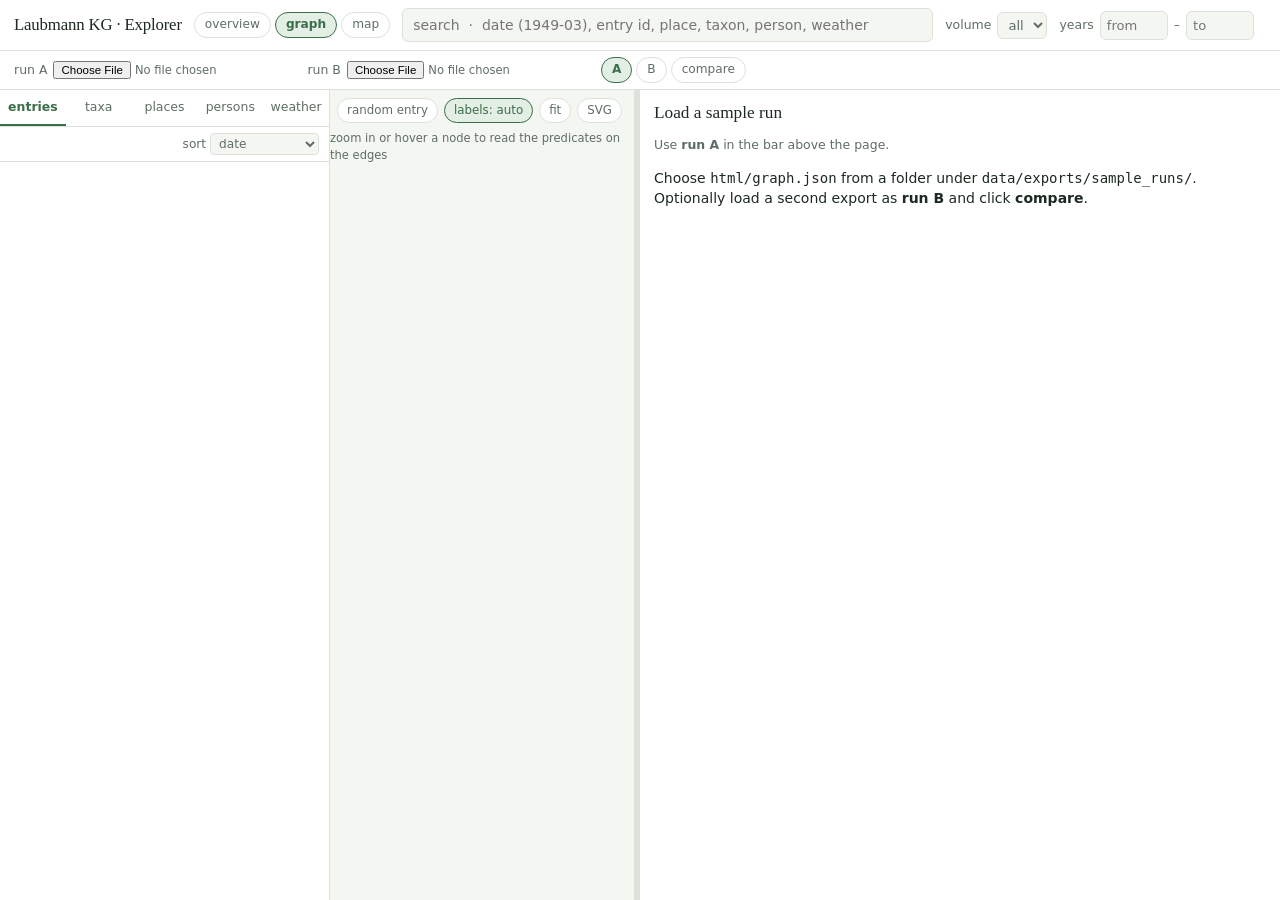
==== tools/explorer/index.html @ d7329127 "Ontology 0.6.0: one authority-link pattern, flat vocalisations, multimodal regions - External links:" ====
<!doctype html>
<html lang="de">
<head>
<meta charset="utf-8">
<meta name="viewport" content="width=device-width, initial-scale=1">
<title>Laubmann KG · Explorer (sample runs)</title>
<style>
:root {
  --bg:#F4F6F2; --surface:#FFFFFF; --ink:#1D2A21; --muted:#5F6E64; --line:#DCE2DA; --line2:#EEF1EC; --accent:#3B6E4A; --accent-soft:#E3EEE5;
  --ext:#35608A; --ext-soft:#E4ECF5; --warn:#8A5A1E; --warn-soft:#F5EBDD; --code-bg:#EEF2EC; --paper:#FBFAF6; --paper-line:#E7E3D8;
  --hl:#F3E7A6; --hl-on:#F0D659; --hl-abs:#E4B7A0; --gold:#8a6c22;
  --c-entry:#3B6E4A; --c-obs:#6B7A70; --c-taxon:#2F7A4E; --c-place:#35608A; --c-person:#7A4E8C; --c-habitat:#8A7A2A; --c-weather:#4F86A3; --c-travel:#9A6224; --c-archival:#8E958F; --c-evidence:#6A4FB3; --c-beh:#B0576B;
  --p-contains:#9AA79E; --p-taxon:#2F7A4E; --p-place:#35608A; --p-person:#7A4E8C; --p-habitat:#8A7A2A; --p-weather:#4F86A3; --p-travel:#9A6224; --p-derived:#B7BFB9; --p-evidence:#6A4FB3; --p-beh:#B0576B;
  --plbl: 9.5px;
}
@media (prefers-color-scheme: dark) { :root {
  --bg:#121814; --surface:#1A221C; --ink:#E4EAE3; --muted:#9AAA9E; --line:#2C382F; --line2:#232D26; --accent:#7FB88F; --accent-soft:#213127;
  --ext:#8FB6DE; --ext-soft:#1F2C3A; --warn:#D9A85E; --warn-soft:#3A2E1C; --code-bg:#202A23; --paper:#1E2620; --paper-line:#2E3A31;
  --hl:#4A4320; --hl-on:#7A6A1E; --hl-abs:#5A3A2A; --gold:#c9a452;
  --c-entry:#7FB88F; --c-obs:#9AAA9E; --c-taxon:#7FB88F; --c-place:#8FB6DE; --c-person:#C6A3D6; --c-habitat:#CFC070; --c-weather:#8FBEDD; --c-travel:#D9A85E; --c-archival:#6F7A72; --c-evidence:#A899E0; --c-beh:#E08AA0;
  --p-contains:#55655B; --p-taxon:#7FB88F; --p-place:#8FB6DE; --p-person:#C6A3D6; --p-habitat:#CFC070; --p-weather:#8FBEDD; --p-travel:#D9A85E; --p-derived:#4A5750; --p-evidence:#A899E0; --p-beh:#E08AA0; } }
* { box-sizing: border-box; }
html, body { height: 100%; margin: 0; background: var(--bg); color: var(--ink); }
body { font: 14px/1.45 "Segoe UI", system-ui, -apple-system, "Helvetica Neue", Arial, sans-serif; display: flex; flex-direction: column; }
button, select, input { font: inherit; color: inherit; }
header { display: flex; align-items: center; gap: 12px; padding: 8px 14px; border-bottom: 1px solid var(--line); background: var(--surface); flex-wrap: wrap; }
header h1 { font: 500 1.05rem/1.2 Georgia, "Iowan Old Style", "Palatino Linotype", serif; margin: 0; letter-spacing: -.01em; white-space: nowrap; }
header .stats { color: var(--muted); font-size: .76rem; white-space: nowrap; margin-left: auto; }
.field { display: inline-flex; align-items: center; gap: 6px; font-size: .78rem; color: var(--muted); }
input[type=search] { flex: 1 1 280px; min-width: 200px; padding: 6px 10px; border: 1px solid var(--line); border-radius: 6px; background: var(--bg); }
select, input[type=number] { font-size: .82rem; padding: 4px 6px; border: 1px solid var(--line); border-radius: 6px; background: var(--bg); }
.modes { display: inline-flex; gap: 4px; }
.modes button { font-size: .76rem; padding: 3px 10px; border: 1px solid var(--line); border-radius: 999px; background: var(--surface); color: var(--muted); cursor: pointer; }
.modes button[aria-pressed=true] { color: var(--accent); border-color: var(--accent); background: var(--accent-soft); font-weight: 600; }
main { flex: 1; display: grid; grid-template-columns: 330px 1fr 6px var(--detail-w, 640px); min-height: 0; }
@media (max-width: 1180px) { main { grid-template-columns: 290px 1fr; } #splitR { display: none; } #detail { grid-column: 1 / -1; max-height: 44vh; border-left: 0; border-top: 1px solid var(--line); } }
aside, section { min-height: 0; overflow: auto; }
#side { border-right: 1px solid var(--line); background: var(--surface); display: flex; flex-direction: column; }
.tabs { display: flex; border-bottom: 1px solid var(--line); }
.tabs button { flex: 1; font-size: .78rem; padding: 8px 2px; background: none; border: 0; border-bottom: 2px solid transparent; color: var(--muted); cursor: pointer; }
.tabs button[aria-selected=true] { color: var(--accent); border-bottom-color: var(--accent); font-weight: 600; }
.listbar { display: flex; gap: 8px; align-items: center; padding: 6px 10px; font-size: .76rem; color: var(--muted); border-bottom: 1px solid var(--line); flex-wrap: wrap; }
.listbar select { font-size: .76rem; padding: 2px 4px; border-radius: 4px; }
#list { flex: 1; overflow: auto; }
.row { display: grid; grid-template-columns: 1fr auto; gap: 1px 8px; padding: 6px 10px; border-bottom: 1px solid var(--line2); cursor: pointer; font-size: .82rem; }
.row:hover { background: var(--bg); } .row.sel { background: var(--accent-soft); box-shadow: inset 2px 0 0 var(--accent); }
.row .t { font-weight: 600; } .row .s { color: var(--muted); grid-column: 1 / -1; white-space: nowrap; overflow: hidden; text-overflow: ellipsis; }
.row .n { color: var(--muted); font-variant-numeric: tabular-nums; }
.row .w { grid-column: 1 / -1; font-size: .78rem; color: var(--ink); white-space: nowrap; overflow: hidden; text-overflow: ellipsis; }
.chip { display: inline-block; font-size: .7rem; padding: 0 6px; border-radius: 999px; background: var(--code-bg); color: var(--muted); margin-right: 3px; }
#graph { position: relative; background: var(--bg); overflow: hidden; }
#graph > svg { width: 100%; height: 100%; display: block; cursor: grab; }
#graph > svg.drag { cursor: grabbing; }
#crumbs { position: absolute; left: 12px; top: 8px; font-size: .78rem; color: var(--muted); z-index: 2; }
#crumbs a { color: var(--accent); cursor: pointer; text-decoration: none; }
#tools { position: absolute; right: 12px; top: 8px; display: flex; gap: 6px; z-index: 2; }
#tools button { font-size: .74rem; padding: 3px 9px; border: 1px solid var(--line); border-radius: 999px; background: var(--surface); color: var(--muted); cursor: pointer; }
#tools button[aria-pressed=true] { color: var(--accent); border-color: var(--accent); background: var(--accent-soft); }
#legend { position: absolute; left: 12px; right: 12px; bottom: 8px; display: flex; flex-direction: column; gap: 3px; font-size: .72rem; color: var(--muted); pointer-events: none; }
#legend .grp { display: flex; flex-wrap: wrap; gap: 3px 12px; align-items: center; }
#legend .grp b { font-weight: 600; margin-right: 2px; letter-spacing: .05em; text-transform: uppercase; font-size: .64rem; }
#legend svg { width: 26px; height: 12px; vertical-align: -2px; margin-right: 3px; }
#detail { border-left: 0; background: var(--surface); padding: 12px 14px 30px; }
#splitR { width: 6px; padding: 0; margin: 0; border: 0; background: var(--line); cursor: col-resize; position: relative; z-index: 4; }
#splitR::after { content: ""; position: absolute; inset: 0 -5px; }
#splitR:hover, #splitR:focus-visible, body.resizing #splitR { background: var(--accent); }
body.resizing { cursor: col-resize; user-select: none; }
body.resizing #graph, body.resizing #detail { pointer-events: none; }
#detail h2 { font: 500 1.08rem/1.25 Georgia, "Iowan Old Style", "Palatino Linotype", serif; margin: 0 0 3px; }
#detail .sub { color: var(--muted); font-size: .78rem; margin-bottom: 10px; }
h3 { font-size: .72rem; text-transform: uppercase; letter-spacing: .08em; color: var(--muted); font-weight: 600; margin: 16px 0 6px; display: flex; align-items: center; gap: 8px; }
h3 .r { margin-left: auto; font-weight: 400; text-transform: none; letter-spacing: 0; text-align: right; }
.doc { background: var(--paper); border: 1px solid var(--paper-line); border-radius: 6px; padding: 14px 18px 16px; }
.doc-head { display: flex; flex-wrap: wrap; gap: 4px 12px; align-items: baseline; border-bottom: 1px solid var(--paper-line); padding-bottom: 8px; margin-bottom: 10px; }
.doc-date { font: 600 1rem/1.2 Georgia, "Iowan Old Style", serif; }
.doc-place { font: italic 1rem/1.2 Georgia, "Iowan Old Style", serif; color: var(--muted); }
.doc-src { margin-left: auto; font-size: .72rem; color: var(--muted); }
.doc-body { font: 15px/1.7 Georgia, "Iowan Old Style", "Palatino Linotype", "Book Antiqua", serif; white-space: pre-line; hyphens: auto; max-height: 40vh; overflow: auto; padding-right: 4px; }
.hl { background: linear-gradient(transparent 60%, var(--hl) 60%); border-radius: 2px; cursor: pointer; }
.hl.on, .hl:hover { background: linear-gradient(transparent 55%, var(--hl-on) 55%); }
.hl.absent { background: linear-gradient(transparent 60%, var(--hl-abs) 60%); }
.hlno { font: 600 .62rem/1 "Segoe UI", system-ui, sans-serif; color: var(--accent); vertical-align: super; margin-left: 1px; }
.doc.plain .hl { background: none; } .doc.plain .hlno { display: none; }
.kv { display: grid; grid-template-columns: max-content 1fr; gap: 3px 12px; font-size: .82rem; }
.kv dt { color: var(--muted); } .kv dd { margin: 0; }
.card { border: 1px solid var(--line); border-radius: 6px; padding: 8px 10px; margin-top: 8px; font-size: .82rem; background: var(--bg); }
.card b { font-weight: 600; }
.pill { display: inline-block; border-radius: 999px; padding: 0 8px; font-size: .7rem; font-weight: 600; margin-right: 4px; vertical-align: 1px; }
.pill.a { background: var(--accent-soft); color: var(--accent); } .pill.b { background: var(--ext-soft); color: var(--ext); } .pill.w { background: var(--warn-soft); color: var(--warn); }
.link { color: var(--accent); cursor: pointer; text-decoration: none; } .link:hover { text-decoration: underline; }
.muted { color: var(--muted); }
.small { font-size: .78rem; }
.obslist { font-size: .8rem; line-height: 1.6; }
.obslist .no { display: inline-block; min-width: 1.6em; color: var(--muted); font-variant-numeric: tabular-nums; }
.stm { width: 100%; border-collapse: collapse; font-size: .76rem; font-family: ui-monospace, "Cascadia Mono", Consolas, Menlo, monospace; }
.stm td { padding: 2px 6px 2px 0; vertical-align: top; border-bottom: 1px solid var(--line2); }
.stm td:first-child { white-space: nowrap; color: var(--muted); width: 1%; }
.stm td:last-child { overflow-wrap: anywhere; word-break: break-word; }
.pfx-lkg { color: var(--accent); } .pfx-dwc, .pfx-dwciri, .pfx-geo { color: var(--ext); } .pfx-prov, .pfx-dcterms, .pfx-schema, .pfx-skos, .pfx-owl, .pfx-rdfs, .pfx-rdf { color: var(--warn); }
.stm .lit { color: var(--ink); } .stm .dt { color: var(--muted); }
.iri { font-family: ui-monospace, "Cascadia Mono", Consolas, Menlo, monospace; font-size: .72rem; color: var(--muted); word-break: break-all; }
.copy { font-size: .68rem; padding: 0 6px; border: 1px solid var(--line); border-radius: 999px; background: none; color: var(--muted); cursor: pointer; margin-left: 6px; }
#loading { position: fixed; inset: 0; display: flex; align-items: center; justify-content: center; background: var(--bg); color: var(--muted); font-size: .95rem; z-index: 9; }
/* ---- graph (svg) ---- */
svg text { font-family: "Segoe UI", system-ui, sans-serif; fill: var(--ink); pointer-events: none; }
svg .edge { stroke-width: 1.1; fill: none; opacity: .8; transition: opacity .12s; }
svg .edge.faint { opacity: .4; }
svg .edge.on { stroke-width: 2.4; opacity: 1; }
svg.dim .edge:not(.on) { opacity: .12; }
svg.dim .node:not(.on):not(.hov) { opacity: .28; }
svg.dim .plbl:not(.on) { opacity: .1; }
svg .node { cursor: pointer; transition: opacity .12s; }
svg .node.sel > .shp { stroke-width: 3; }
svg .lbl { font-size: 11px; }
svg .lbl.c { font-size: 12.5px; font-weight: 600; }
/* predicate labels: v5 style — written along the edge, constant screen size (--plbl is recomputed on zoom) */
svg .plbl { font-size: var(--plbl); font-family: "Segoe UI", system-ui, sans-serif; paint-order: stroke; stroke: var(--bg); stroke-width: .34em; stroke-linejoin: round; fill: var(--muted); letter-spacing: .01em; transition: opacity .12s; }
svg .plbl.on { fill: var(--gold); font-weight: 600; }
/* label modes (button cycles): auto = labels appear when the graph is small, when zoomed in ≥1.15× or on hover (v5); all = always; off = hover only */
svg.lbl-off .plbl:not(.on) { display: none; }
svg.lbl-auto:not(.small):not(.zoomed) .plbl:not(.on) { display: none; }
#hint { position: absolute; right: 12px; top: 40px; font-size: .72rem; color: var(--muted); z-index: 2; display: none; }
svg.lbl-auto:not(.small):not(.zoomed) ~ #hint { display: block; }
svg .hoverlbl { font-size: 12px; font-weight: 600; paint-order: stroke; stroke: var(--bg); stroke-width: 4px; }
/* ---- overview & charts ---- */
#ov { position: absolute; inset: 0; overflow: auto; padding: 18px 22px 40px; display: none; }
#ov.on { display: block; }
#ov h2 { font: 500 1rem/1.25 Georgia, "Iowan Old Style", serif; margin: 0 0 2px; }
#ov .sub { color: var(--muted); font-size: .78rem; margin: 0 0 10px; }
.tiles { display: grid; grid-template-columns: repeat(auto-fit, minmax(128px, 1fr)); gap: 8px; margin-bottom: 14px; }
.tile { background: var(--surface); border: 1px solid var(--line); border-radius: 8px; padding: 10px 12px; }
.tile b { display: block; font-size: 1.45rem; font-weight: 600; letter-spacing: -.01em; font-variant-numeric: tabular-nums; }
.tile span { color: var(--muted); font-size: .74rem; }
.ovcard { background: var(--surface); border: 1px solid var(--line); border-radius: 8px; padding: 12px 14px; margin-bottom: 12px; }
.grid2 { display: grid; grid-template-columns: 1fr 1fr; gap: 12px; }
@media (max-width: 1400px) { .grid2 { grid-template-columns: 1fr; } }
.chart svg { display: block; width: 100%; height: auto; }
.chart .axis { fill: var(--muted); font-size: 10.5px; }
.chart .bar { cursor: default; } .chart .bar.link { cursor: pointer; } .chart .bar:hover { opacity: .75; }
.hrow { display: grid; grid-template-columns: minmax(110px, 40%) 1fr 56px; gap: 8px; align-items: center; padding: 2px 0; font-size: .8rem; }
.hrow .nm { overflow: hidden; text-overflow: ellipsis; white-space: nowrap; }
.hrow .tr { height: 12px; border-radius: 3px; position: relative; }
.hrow .tr i { position: absolute; inset: 0 auto 0 0; border-radius: 3px; background: var(--accent); min-width: 2px; }
.hrow .vl { text-align: right; color: var(--muted); font-size: .76rem; font-variant-numeric: tabular-nums; }
blockquote { margin: 6px 0 0; padding: 8px 12px; border-left: 2px solid var(--gold); background: var(--paper); border-radius: 0 6px 6px 0; font: 13px/1.5 Georgia, "Iowan Old Style", serif; color: var(--ink); cursor: pointer; }
blockquote:hover { background: var(--accent-soft); }
blockquote .d { display: block; margin-top: 3px; font: .72rem system-ui, sans-serif; color: var(--muted); }
#tip { position: fixed; z-index: 99; pointer-events: none; background: var(--ink); color: var(--bg); font-size: .76rem; line-height: 1.4; padding: 5px 8px; border-radius: 5px; max-width: 280px; opacity: 0; transition: opacity .08s; font-variant-numeric: tabular-nums; }
/* ---- map ---- */
/* ---- Leaflet 1.9.4 (inlined; BSD-2, © Vladimir Agafonkin) ---- */


.leaflet-pane,
.leaflet-tile,
.leaflet-marker-icon,
.leaflet-marker-shadow,
.leaflet-tile-container,
.leaflet-pane > svg,
.leaflet-pane > canvas,
.leaflet-zoom-box,
.leaflet-image-layer,
.leaflet-layer {
	position: absolute;
	left: 0;
	top: 0;
	}
.leaflet-container {
	overflow: hidden;
	}
.leaflet-tile,
.leaflet-marker-icon,
.leaflet-marker-shadow {
	-webkit-user-select: none;
	   -moz-user-select: none;
	        user-select: none;
	  -webkit-user-drag: none;
	}
.leaflet-tile::selection {
	background: transparent;
}
.leaflet-safari .leaflet-tile {
	image-rendering: -webkit-optimize-contrast;
	}
.leaflet-safari .leaflet-tile-container {
	width: 1600px;
	height: 1600px;
	-webkit-transform-origin: 0 0;
	}
.leaflet-marker-icon,
.leaflet-marker-shadow {
	display: block;
	}
.leaflet-container .leaflet-overlay-pane svg {
	max-width: none !important;
	max-height: none !important;
	}
.leaflet-container .leaflet-marker-pane img,
.leaflet-container .leaflet-shadow-pane img,
.leaflet-container .leaflet-tile-pane img,
.leaflet-container img.leaflet-image-layer,
.leaflet-container .leaflet-tile {
	max-width: none !important;
	max-height: none !important;
	width: auto;
	padding: 0;
	}

.leaflet-container img.leaflet-tile {
	mix-blend-mode: plus-lighter;
}

.leaflet-container.leaflet-touch-zoom {
	-ms-touch-action: pan-x pan-y;
	touch-action: pan-x pan-y;
	}
.leaflet-container.leaflet-touch-drag {
	-ms-touch-action: pinch-zoom;
	touch-action: none;
	touch-action: pinch-zoom;
}
.leaflet-container.leaflet-touch-drag.leaflet-touch-zoom {
	-ms-touch-action: none;
	touch-action: none;
}
.leaflet-container {
	-webkit-tap-highlight-color: transparent;
}
.leaflet-container a {
	-webkit-tap-highlight-color: rgba(51, 181, 229, 0.4);
}
.leaflet-tile {
	filter: inherit;
	visibility: hidden;
	}
.leaflet-tile-loaded {
	visibility: inherit;
	}
.leaflet-zoom-box {
	width: 0;
	height: 0;
	-moz-box-sizing: border-box;
	     box-sizing: border-box;
	z-index: 800;
	}
.leaflet-overlay-pane svg {
	-moz-user-select: none;
	}

.leaflet-pane         { z-index: 400; }

.leaflet-tile-pane    { z-index: 200; }
.leaflet-overlay-pane { z-index: 400; }
.leaflet-shadow-pane  { z-index: 500; }
.leaflet-marker-pane  { z-index: 600; }
.leaflet-tooltip-pane   { z-index: 650; }
.leaflet-popup-pane   { z-index: 700; }

.leaflet-map-pane canvas { z-index: 100; }
.leaflet-map-pane svg    { z-index: 200; }

.leaflet-vml-shape {
	width: 1px;
	height: 1px;
	}
.lvml {
	
	display: inline-block;
	position: absolute;
	}

.leaflet-control {
	position: relative;
	z-index: 800;
	pointer-events: visiblePainted;
	pointer-events: auto;
	}
.leaflet-top,
.leaflet-bottom {
	position: absolute;
	z-index: 1000;
	pointer-events: none;
	}
.leaflet-top {
	top: 0;
	}
.leaflet-right {
	right: 0;
	}
.leaflet-bottom {
	bottom: 0;
	}
.leaflet-left {
	left: 0;
	}
.leaflet-control {
	float: left;
	clear: both;
	}
.leaflet-right .leaflet-control {
	float: right;
	}
.leaflet-top .leaflet-control {
	margin-top: 10px;
	}
.leaflet-bottom .leaflet-control {
	margin-bottom: 10px;
	}
.leaflet-left .leaflet-control {
	margin-left: 10px;
	}
.leaflet-right .leaflet-control {
	margin-right: 10px;
	}

.leaflet-fade-anim .leaflet-popup {
	opacity: 0;
	-webkit-transition: opacity 0.2s linear;
	   -moz-transition: opacity 0.2s linear;
	        transition: opacity 0.2s linear;
	}
.leaflet-fade-anim .leaflet-map-pane .leaflet-popup {
	opacity: 1;
	}
.leaflet-zoom-animated {
	-webkit-transform-origin: 0 0;
	    -ms-transform-origin: 0 0;
	        transform-origin: 0 0;
	}
svg.leaflet-zoom-animated {
	will-change: transform;
}

.leaflet-zoom-anim .leaflet-zoom-animated {
	-webkit-transition: -webkit-transform 0.25s cubic-bezier(0,0,0.25,1);
	   -moz-transition:    -moz-transform 0.25s cubic-bezier(0,0,0.25,1);
	        transition:         transform 0.25s cubic-bezier(0,0,0.25,1);
	}
.leaflet-zoom-anim .leaflet-tile,
.leaflet-pan-anim .leaflet-tile {
	-webkit-transition: none;
	   -moz-transition: none;
	        transition: none;
	}

.leaflet-zoom-anim .leaflet-zoom-hide {
	visibility: hidden;
	}

.leaflet-interactive {
	cursor: pointer;
	}
.leaflet-grab {
	cursor: -webkit-grab;
	cursor:    -moz-grab;
	cursor:         grab;
	}
.leaflet-crosshair,
.leaflet-crosshair .leaflet-interactive {
	cursor: crosshair;
	}
.leaflet-popup-pane,
.leaflet-control {
	cursor: auto;
	}
.leaflet-dragging .leaflet-grab,
.leaflet-dragging .leaflet-grab .leaflet-interactive,
.leaflet-dragging .leaflet-marker-draggable {
	cursor: move;
	cursor: -webkit-grabbing;
	cursor:    -moz-grabbing;
	cursor:         grabbing;
	}
.leaflet-marker-icon,
.leaflet-marker-shadow,
.leaflet-image-layer,
.leaflet-pane > svg path,
.leaflet-tile-container {
	pointer-events: none;
	}

.leaflet-marker-icon.leaflet-interactive,
.leaflet-image-layer.leaflet-interactive,
.leaflet-pane > svg path.leaflet-interactive,
svg.leaflet-image-layer.leaflet-interactive path {
	pointer-events: visiblePainted;
	pointer-events: auto;
	}

.leaflet-container {
	background: #ddd;
	outline-offset: 1px;
	}
.leaflet-container a {
	color: #0078A8;
	}
.leaflet-zoom-box {
	border: 2px dotted #38f;
	background: rgba(255,255,255,0.5);
	}
.leaflet-container {
	font-family: "Helvetica Neue", Arial, Helvetica, sans-serif;
	font-size: 12px;
	font-size: 0.75rem;
	line-height: 1.5;
	}

.leaflet-bar {
	box-shadow: 0 1px 5px rgba(0,0,0,0.65);
	border-radius: 4px;
	}
.leaflet-bar a {
	background-color: #fff;
	border-bottom: 1px solid #ccc;
	width: 26px;
	height: 26px;
	line-height: 26px;
	display: block;
	text-align: center;
	text-decoration: none;
	color: black;
	}
.leaflet-bar a,

.leaflet-bar a:hover,
.leaflet-bar a:focus {
	background-color: #f4f4f4;
	}
.leaflet-bar a:first-child {
	border-top-left-radius: 4px;
	border-top-right-radius: 4px;
	}
.leaflet-bar a:last-child {
	border-bottom-left-radius: 4px;
	border-bottom-right-radius: 4px;
	border-bottom: none;
	}
.leaflet-bar a.leaflet-disabled {
	cursor: default;
	background-color: #f4f4f4;
	color: #bbb;
	}

.leaflet-touch .leaflet-bar a {
	width: 30px;
	height: 30px;
	line-height: 30px;
	}
.leaflet-touch .leaflet-bar a:first-child {
	border-top-left-radius: 2px;
	border-top-right-radius: 2px;
	}
.leaflet-touch .leaflet-bar a:last-child {
	border-bottom-left-radius: 2px;
	border-bottom-right-radius: 2px;
	}

.leaflet-control-zoom-in,
.leaflet-control-zoom-out {
	font: bold 18px 'Lucida Console', Monaco, monospace;
	text-indent: 1px;
	}

.leaflet-touch .leaflet-control-zoom-in, .leaflet-touch .leaflet-control-zoom-out  {
	font-size: 22px;
	}

.leaflet-control-layers {
	box-shadow: 0 1px 5px rgba(0,0,0,0.4);
	background: #fff;
	border-radius: 5px;
	}

.leaflet-retina 
.leaflet-touch 
.leaflet-control-layers .leaflet-control-layers-list,
.leaflet-control-layers-expanded 
.leaflet-control-layers-expanded .leaflet-control-layers-list {
	display: block;
	position: relative;
	}
.leaflet-control-layers-expanded {
	padding: 6px 10px 6px 6px;
	color: #333;
	background: #fff;
	}
.leaflet-control-layers-scrollbar {
	overflow-y: scroll;
	overflow-x: hidden;
	padding-right: 5px;
	}
.leaflet-control-layers-selector {
	margin-top: 2px;
	position: relative;
	top: 1px;
	}
.leaflet-control-layers label {
	display: block;
	font-size: 13px;
	font-size: 1.08333em;
	}
.leaflet-control-layers-separator {
	height: 0;
	border-top: 1px solid #ddd;
	margin: 5px -10px 5px -6px;
	}


.leaflet-container .leaflet-control-attribution {
	background: #fff;
	background: rgba(255, 255, 255, 0.8);
	margin: 0;
	}
.leaflet-control-attribution,
.leaflet-control-scale-line {
	padding: 0 5px;
	color: #333;
	line-height: 1.4;
	}
.leaflet-control-attribution a {
	text-decoration: none;
	}
.leaflet-control-attribution a:hover,
.leaflet-control-attribution a:focus {
	text-decoration: underline;
	}
.leaflet-attribution-flag {
	display: inline !important;
	vertical-align: baseline !important;
	width: 1em;
	height: 0.6669em;
	}
.leaflet-left .leaflet-control-scale {
	margin-left: 5px;
	}
.leaflet-bottom .leaflet-control-scale {
	margin-bottom: 5px;
	}
.leaflet-control-scale-line {
	border: 2px solid #777;
	border-top: none;
	line-height: 1.1;
	padding: 2px 5px 1px;
	white-space: nowrap;
	-moz-box-sizing: border-box;
	     box-sizing: border-box;
	background: rgba(255, 255, 255, 0.8);
	text-shadow: 1px 1px #fff;
	}
.leaflet-control-scale-line:not(:first-child) {
	border-top: 2px solid #777;
	border-bottom: none;
	margin-top: -2px;
	}
.leaflet-control-scale-line:not(:first-child):not(:last-child) {
	border-bottom: 2px solid #777;
	}

.leaflet-touch .leaflet-control-attribution,
.leaflet-touch .leaflet-control-layers,
.leaflet-touch .leaflet-bar {
	box-shadow: none;
	}
.leaflet-touch .leaflet-control-layers,
.leaflet-touch .leaflet-bar {
	border: 2px solid rgba(0,0,0,0.2);
	background-clip: padding-box;
	}

.leaflet-popup {
	position: absolute;
	text-align: center;
	margin-bottom: 20px;
	}
.leaflet-popup-content-wrapper {
	padding: 1px;
	text-align: left;
	border-radius: 12px;
	}
.leaflet-popup-content {
	margin: 13px 24px 13px 20px;
	line-height: 1.3;
	font-size: 13px;
	font-size: 1.08333em;
	min-height: 1px;
	}
.leaflet-popup-content p {
	margin: 17px 0;
	margin: 1.3em 0;
	}
.leaflet-popup-tip-container {
	width: 40px;
	height: 20px;
	position: absolute;
	left: 50%;
	margin-top: -1px;
	margin-left: -20px;
	overflow: hidden;
	pointer-events: none;
	}
.leaflet-popup-tip {
	width: 17px;
	height: 17px;
	padding: 1px;

	margin: -10px auto 0;
	pointer-events: auto;

	-webkit-transform: rotate(45deg);
	   -moz-transform: rotate(45deg);
	    -ms-transform: rotate(45deg);
	        transform: rotate(45deg);
	}
.leaflet-popup-content-wrapper,
.leaflet-popup-tip {
	background: white;
	color: #333;
	box-shadow: 0 3px 14px rgba(0,0,0,0.4);
	}
.leaflet-container a.leaflet-popup-close-button {
	position: absolute;
	top: 0;
	right: 0;
	border: none;
	text-align: center;
	width: 24px;
	height: 24px;
	font: 16px/24px Tahoma, Verdana, sans-serif;
	color: #757575;
	text-decoration: none;
	background: transparent;
	}
.leaflet-container a.leaflet-popup-close-button:hover,
.leaflet-container a.leaflet-popup-close-button:focus {
	color: #585858;
	}
.leaflet-popup-scrolled {
	overflow: auto;
	}

.leaflet-oldie .leaflet-popup-content-wrapper {
	-ms-zoom: 1;
	}
.leaflet-oldie .leaflet-popup-tip {
	width: 24px;
	margin: 0 auto;

	-ms-filter: "progid:DXImageTransform.Microsoft.Matrix(M11=0.70710678, M12=0.70710678, M21=-0.70710678, M22=0.70710678)";
	filter: progid:DXImageTransform.Microsoft.Matrix(M11=0.70710678, M12=0.70710678, M21=-0.70710678, M22=0.70710678);
	}

.leaflet-oldie .leaflet-control-zoom,
.leaflet-oldie .leaflet-control-layers,
.leaflet-oldie .leaflet-popup-content-wrapper,
.leaflet-oldie .leaflet-popup-tip {
	border: 1px solid #999;
	}

.leaflet-div-icon {
	background: #fff;
	border: 1px solid #666;
	}
.leaflet-tooltip {
	position: absolute;
	padding: 6px;
	background-color: #fff;
	border: 1px solid #fff;
	border-radius: 3px;
	color: #222;
	white-space: nowrap;
	-webkit-user-select: none;
	-moz-user-select: none;
	-ms-user-select: none;
	user-select: none;
	pointer-events: none;
	box-shadow: 0 1px 3px rgba(0,0,0,0.4);
	}
.leaflet-tooltip.leaflet-interactive {
	cursor: pointer;
	pointer-events: auto;
	}
.leaflet-tooltip-top:before,
.leaflet-tooltip-bottom:before,
.leaflet-tooltip-left:before,
.leaflet-tooltip-right:before {
	position: absolute;
	pointer-events: none;
	border: 6px solid transparent;
	background: transparent;
	content: "";
	}

.leaflet-tooltip-bottom {
	margin-top: 6px;
}
.leaflet-tooltip-top {
	margin-top: -6px;
}
.leaflet-tooltip-bottom:before,
.leaflet-tooltip-top:before {
	left: 50%;
	margin-left: -6px;
	}
.leaflet-tooltip-top:before {
	bottom: 0;
	margin-bottom: -12px;
	border-top-color: #fff;
	}
.leaflet-tooltip-bottom:before {
	top: 0;
	margin-top: -12px;
	margin-left: -6px;
	border-bottom-color: #fff;
	}
.leaflet-tooltip-left {
	margin-left: -6px;
}
.leaflet-tooltip-right {
	margin-left: 6px;
}
.leaflet-tooltip-left:before,
.leaflet-tooltip-right:before {
	top: 50%;
	margin-top: -6px;
	}
.leaflet-tooltip-left:before {
	right: 0;
	margin-right: -12px;
	border-left-color: #fff;
	}
.leaflet-tooltip-right:before {
	left: 0;
	margin-left: -12px;
	border-right-color: #fff;
	}

@media print {
	.leaflet-control {
		-webkit-print-color-adjust: exact;
		print-color-adjust: exact;
		}
	}

/* ---- map ui ---- */
#mapwrap { position: absolute; inset: 0; display: none; }
#mapwrap.on { display: block; }
#lmap { position: absolute; inset: 0; background: var(--bg); font: inherit; }
#lmap .leaflet-container { font: inherit; }
#mapbar { position: absolute; left: 54px; top: 10px; z-index: 500; display: flex; gap: 6px; align-items: center; flex-wrap: wrap; font-size: .76rem; color: var(--muted); }
#mapbar .grp { display: inline-flex; gap: 2px; background: var(--surface); border: 1px solid var(--line); border-radius: 999px; padding: 2px; }
#mapbar .grp button { font-size: .72rem; padding: 2px 9px; border: 0; border-radius: 999px; background: none; color: var(--muted); cursor: pointer; }
#mapbar .grp button[aria-pressed=true] { background: var(--accent-soft); color: var(--accent); font-weight: 600; }
#mapfocus { position: absolute; left: 12px; right: 12px; bottom: 26px; z-index: 500; display: flex; justify-content: space-between; gap: 12px; align-items: flex-end; pointer-events: none; }
#mapfocus > div { pointer-events: auto; background: color-mix(in srgb, var(--surface) 88%, transparent); border: 1px solid var(--line); border-radius: 8px; padding: 6px 10px; font-size: .76rem; color: var(--muted); max-width: 60%; }
#mapfocus b { color: var(--ink); font-weight: 600; }
#mapfocus .swatch { display: inline-block; width: 9px; height: 9px; border-radius: 50%; vertical-align: -1px; margin-right: 4px; }
#mapoffline { display: none; position: absolute; left: 50%; top: 48%; transform: translate(-50%, -50%); z-index: 400; font-size: .8rem; color: var(--muted); background: var(--surface); border: 1px solid var(--line); border-radius: 8px; padding: 8px 12px; pointer-events: none; }
#mapwrap.offline #mapoffline { display: block; }
.leaflet-container .leaflet-control-attribution, .leaflet-container .leaflet-control-scale-line { background: color-mix(in srgb, var(--surface) 80%, transparent); color: var(--muted); font-size: .66rem; border-color: var(--line); }
.leaflet-container .leaflet-control-attribution a { color: var(--accent); }
.leaflet-bar a, .leaflet-bar a:hover { background: var(--surface); color: var(--ink); border-bottom-color: var(--line); }
.leaflet-touch .leaflet-bar { border-color: var(--line); }
.leaflet-tooltip { background: var(--surface); color: var(--ink); border: 1px solid var(--line); border-radius: 6px; font-size: .76rem; padding: 3px 7px; box-shadow: none; }
.leaflet-tooltip.mlabel { background: none; border: 0; box-shadow: none; padding: 0 2px; font-size: .74rem; font-weight: 600; color: var(--ink); text-shadow: 0 0 3px var(--bg), 0 0 3px var(--bg), 0 0 3px var(--bg); }
.leaflet-tooltip.mlabel::before, .leaflet-tooltip.mlabel-top::before { display: none; }
.leaflet-tooltip-top::before { border-top-color: var(--line); } .leaflet-tooltip-bottom::before { border-bottom-color: var(--line); } .leaflet-tooltip-left::before { border-left-color: var(--line); } .leaflet-tooltip-right::before { border-right-color: var(--line); }
.leaflet-popup-content-wrapper, .leaflet-popup-tip { background: var(--surface); color: var(--ink); box-shadow: 0 2px 10px rgba(0,0,0,.18); }
.leaflet-popup-content { margin: 10px 12px; font: .8rem/1.5 "Segoe UI", system-ui, sans-serif; }
.leaflet-popup-content .prow { display: flex; justify-content: space-between; gap: 12px; }
.leaflet-popup-content .prow .muted { font-variant-numeric: tabular-nums; }
.leaflet-container a.leaflet-popup-close-button { color: var(--muted); }
:root[data-theme="dark"] .leaflet-tile, .dark-tiles .leaflet-tile { filter: none; }

#runs { display:flex; flex-wrap:wrap; gap:8px 14px; align-items:center; padding:6px 14px; border-bottom:1px solid var(--line); background: var(--surface); font-size:.78rem; color:var(--muted); }
#runs label { display:inline-flex; align-items:center; gap:6px; }
#runs input[type=file] { font-size:.72rem; max-width:240px; }
#compare { position:absolute; inset:0; overflow:auto; padding:16px 20px 40px; display:none; background:var(--bg); z-index:3; }
#compare.on { display:block; }
.cmp-row { display:grid; grid-template-columns: minmax(140px, 1.4fr) 1fr 1fr minmax(120px, 1fr); gap:8px; padding:7px 8px; border-bottom:1px solid var(--line2); font-size:.82rem; cursor:pointer; }
.cmp-row:hover { background: var(--surface); }
.cmp-row.head { font-size:.72rem; text-transform:uppercase; letter-spacing:.06em; color:var(--muted); cursor:default; }
.pill.only-a { background:var(--warn-soft); color:var(--warn); }
.pill.only-b { background:var(--ext-soft); color:var(--ext); }
.pill.chg { background:var(--accent-soft); color:var(--accent); }
.cmp-cols { display:grid; grid-template-columns:1fr 1fr; gap:14px; margin-top:12px; }
.cmp-cols h3 { margin-top:0; }
.cmp-miss { color:var(--muted); font-style:italic; }

</style>
</head>
<body>
<div id="loading">loading graph …</div>
<header>
  <h1>Laubmann KG · Explorer</h1>
  <span class="modes"><button type="button" data-mode="overview" aria-pressed="false">overview</button><button type="button" data-mode="graph" aria-pressed="true">graph</button><button type="button" data-mode="map" aria-pressed="false">map</button></span>
  <input id="q" type="search" placeholder="search  ·  date (1949-03), entry id, place, taxon, person, weather" autocomplete="off">
  <span class="field">volume <select id="vol"><option value="">all</option></select></span>
  <span class="field">years <input id="y0" type="number" style="width:68px" placeholder="from"> – <input id="y1" type="number" style="width:68px" placeholder="to"></span>
  <span class="stats" id="stats"></span>
</header>

<div id="runs">
  <span class="field">run A <input type="file" id="fileA" accept=".json,.json.gz,application/json" title="html/graph.json from a sample export"></span>
  <span class="field">run B <input type="file" id="fileB" accept=".json,.json.gz,application/json" title="second run to compare"></span>
  <span class="modes" id="runMode">
    <button type="button" id="btnA" data-run="A" aria-pressed="true">A</button>
    <button type="button" id="btnB" data-run="B" aria-pressed="false" disabled>B</button>
    <button type="button" id="btnCmp" data-run="compare" aria-pressed="false" disabled>compare</button>
  </span>
  <span id="runLabels" class="muted"></span>
</div>
<main>
  <aside id="side">
    <div class="tabs" role="tablist">
      <button role="tab" data-tab="entries" aria-selected="true">entries</button>
      <button role="tab" data-tab="taxa" aria-selected="false">taxa</button>
      <button role="tab" data-tab="places" aria-selected="false">places</button>
      <button role="tab" data-tab="persons" aria-selected="false">persons</button>
      <button role="tab" data-tab="weather" aria-selected="false">weather</button>
    </div>
    <div class="listbar"><span id="count"></span><span style="flex:1"></span>
      <span id="sortwrap">sort <select id="sort"><option value="date">date</option><option value="obs">observations</option><option value="vol">volume</option></select></span>
      <span id="geowrap" style="display:none"><label class="muted"><input type="checkbox" id="geo" style="vertical-align:-2px"> georeferenced only</label></span>
      <span id="wxwrap" style="display:none">precipitation <select id="wx"><option value="">any</option><option>rain</option><option>snow</option><option>sleet</option><option>hail</option><option>drizzle</option><option>fog</option><option>thunderstorm</option><option>none</option></select></span>
    </div>
    <div id="list"></div>
  </aside>
  <section id="graph">
    <div id="crumbs"></div>
    <div id="tools">
      <button type="button" id="tRand" title="open a random diary entry">random entry</button>
      <button type="button" id="tPred" aria-pressed="true" title="predicate labels along the edges — auto: shown for small graphs, when zoomed in (≥1.15×) or on hover · all: always · off: hover only">labels: auto</button>
      <button type="button" id="tFit" title="fit to view (double-click on the canvas)">fit</button>
      <button type="button" id="tSvg" title="download the current subgraph as SVG">SVG</button>
    </div>
    <svg id="svg" class="lbl-auto" viewBox="-500 -400 1000 800" preserveAspectRatio="xMidYMid meet"></svg>
    <div id="hint">zoom in or hover a node to read the predicates on the edges</div>
    <div id="legend"></div>
    <div id="ov"></div>
    <div id="compare"></div>

    <div id="mapwrap"><div id="lmap"></div>
      <div id="mapbar"><span class="grp" id="basemaps"><button type="button" data-base="light" aria-pressed="true" title="CARTO Positron">light</button><button type="button" data-base="dark" aria-pressed="false" title="CARTO Dark Matter">dark</button><button type="button" data-base="osm" aria-pressed="false" title="OpenStreetMap standard">OSM</button><button type="button" data-base="topo" aria-pressed="false" title="OpenTopoMap — relief">topo</button></span>
        <span class="grp"><button type="button" id="mapAll" aria-pressed="false" title="show every georeferenced place again">all places</button><button type="button" id="mapFit" title="fit the map to the shown places">fit</button></span></div>
      <div id="mapfocus"><div id="mapfocusL"></div><div id="mapfocusR"></div></div>
      <div id="mapoffline">basemap tiles could not be loaded (offline?) — the places are still plotted</div>
    </div>
  </section>
  <button type="button" id="splitR" role="separator" aria-orientation="vertical" aria-label="Resize detail pane" title="Drag to resize the detail pane"></button>
  <section id="detail"><div class="muted small">select an entry, taxon, place, person or weather report</div></section>
</main>
<div id="tip" role="status"></div>

<script>/* Leaflet 1.9.4 — https://leafletjs.com — BSD-2-Clause © 2010-2023 Vladimir Agafonkin, © 2010-2011 CloudMade */
/* @preserve
 * Leaflet 1.9.4, a JS library for interactive maps. https://leafletjs.com
 * (c) 2010-2023 Vladimir Agafonkin, (c) 2010-2011 CloudMade
 */
!function(t,e){"object"==typeof exports&&"undefined"!=typeof module?e(exports):"function"==typeof define&&define.amd?define(["exports"],e):e((t="undefined"!=typeof globalThis?globalThis:t||self).leaflet={})}(this,function(t){"use strict";function l(t){for(var e,i,n=1,o=arguments.length;n<o;n++)for(e in i=arguments[n])t[e]=i[e];return t}var R=Object.create||function(t){return N.prototype=t,new N};function N(){}function a(t,e){var i,n=Array.prototype.slice;return t.bind?t.bind.apply(t,n.call(arguments,1)):(i=n.call(arguments,2),function(){return t.apply(e,i.length?i.concat(n.call(arguments)):arguments)})}var D=0;function h(t){return"_leaflet_id"in t||(t._leaflet_id=++D),t._leaflet_id}function j(t,e,i){var n,o,s=function(){n=!1,o&&(r.apply(i,o),o=!1)},r=function(){n?o=arguments:(t.apply(i,arguments),setTimeout(s,e),n=!0)};return r}function H(t,e,i){var n=e[1],e=e[0],o=n-e;return t===n&&i?t:((t-e)%o+o)%o+e}function u(){return!1}function i(t,e){return!1===e?t:(e=Math.pow(10,void 0===e?6:e),Math.round(t*e)/e)}function W(t){return t.trim?t.trim():t.replace(/^\s+|\s+$/g,"")}function F(t){return W(t).split(/\s+/)}function c(t,e){for(var i in Object.prototype.hasOwnProperty.call(t,"options")||(t.options=t.options?R(t.options):{}),e)t.options[i]=e[i];return t.options}function U(t,e,i){var n,o=[];for(n in t)o.push(encodeURIComponent(i?n.toUpperCase():n)+"="+encodeURIComponent(t[n]));return(e&&-1!==e.indexOf("?")?"&":"?")+o.join("&")}var V=/\{ *([\w_ -]+) *\}/g;function q(t,i){return t.replace(V,function(t,e){e=i[e];if(void 0===e)throw new Error("No value provided for variable "+t);return e="function"==typeof e?e(i):e})}var d=Array.isArray||function(t){return"[object Array]"===Object.prototype.toString.call(t)};function G(t,e){for(var i=0;i<t.length;i++)if(t[i]===e)return i;return-1}var K="[data-uri]";function Y(t){return window["webkit"+t]||window["moz"+t]||window["ms"+t]}var X=0;function J(t){var e=+new Date,i=Math.max(0,16-(e-X));return X=e+i,window.setTimeout(t,i)}var $=window.requestAnimationFrame||Y("RequestAnimationFrame")||J,Q=window.cancelAnimationFrame||Y("CancelAnimationFrame")||Y("CancelRequestAnimationFrame")||function(t){window.clearTimeout(t)};function x(t,e,i){if(!i||$!==J)return $.call(window,a(t,e));t.call(e)}function r(t){t&&Q.call(window,t)}var tt={__proto__:null,extend:l,create:R,bind:a,get lastId(){return D},stamp:h,throttle:j,wrapNum:H,falseFn:u,formatNum:i,trim:W,splitWords:F,setOptions:c,getParamString:U,template:q,isArray:d,indexOf:G,emptyImageUrl:K,requestFn:$,cancelFn:Q,requestAnimFrame:x,cancelAnimFrame:r};function et(){}et.extend=function(t){function e(){c(this),this.initialize&&this.initialize.apply(this,arguments),this.callInitHooks()}var i,n=e.__super__=this.prototype,o=R(n);for(i in(o.constructor=e).prototype=o,this)Object.prototype.hasOwnProperty.call(this,i)&&"prototype"!==i&&"__super__"!==i&&(e[i]=this[i]);if(t.statics&&l(e,t.statics),t.includes){var s=t.includes;if("undefined"!=typeof L&&L&&L.Mixin){s=d(s)?s:[s];for(var r=0;r<s.length;r++)s[r]===L.Mixin.Events&&console.warn("Deprecated include of L.Mixin.Events: this property will be removed in future releases, please inherit from L.Evented instead.",(new Error).stack)}l.apply(null,[o].concat(t.includes))}return l(o,t),delete o.statics,delete o.includes,o.options&&(o.options=n.options?R(n.options):{},l(o.options,t.options)),o._initHooks=[],o.callInitHooks=function(){if(!this._initHooksCalled){n.callInitHooks&&n.callInitHooks.call(this),this._initHooksCalled=!0;for(var t=0,e=o._initHooks.length;t<e;t++)o._initHooks[t].call(this)}},e},et.include=function(t){var e=this.prototype.options;return l(this.prototype,t),t.options&&(this.prototype.options=e,this.mergeOptions(t.options)),this},et.mergeOptions=function(t){return l(this.prototype.options,t),this},et.addInitHook=function(t){var e=Array.prototype.slice.call(arguments,1),i="function"==typeof t?t:function(){this[t].apply(this,e)};return this.prototype._initHooks=this.prototype._initHooks||[],this.prototype._initHooks.push(i),this};var e={on:function(t,e,i){if("object"==typeof t)for(var n in t)this._on(n,t[n],e);else for(var o=0,s=(t=F(t)).length;o<s;o++)this._on(t[o],e,i);return this},off:function(t,e,i){if(arguments.length)if("object"==typeof t)for(var n in t)this._off(n,t[n],e);else{t=F(t);for(var o=1===arguments.length,s=0,r=t.length;s<r;s++)o?this._off(t[s]):this._off(t[s],e,i)}else delete this._events;return this},_on:function(t,e,i,n){"function"!=typeof e?console.warn("wrong listener type: "+typeof e):!1===this._listens(t,e,i)&&(e={fn:e,ctx:i=i===this?void 0:i},n&&(e.once=!0),this._events=this._events||{},this._events[t]=this._events[t]||[],this._events[t].push(e))},_off:function(t,e,i){var n,o,s;if(this._events&&(n=this._events[t]))if(1===arguments.length){if(this._firingCount)for(o=0,s=n.length;o<s;o++)n[o].fn=u;delete this._events[t]}else"function"!=typeof e?console.warn("wrong listener type: "+typeof e):!1!==(e=this._listens(t,e,i))&&(i=n[e],this._firingCount&&(i.fn=u,this._events[t]=n=n.slice()),n.splice(e,1))},fire:function(t,e,i){if(this.listens(t,i)){var n=l({},e,{type:t,target:this,sourceTarget:e&&e.sourceTarget||this});if(this._events){var o=this._events[t];if(o){this._firingCount=this._firingCount+1||1;for(var s=0,r=o.length;s<r;s++){var a=o[s],h=a.fn;a.once&&this.off(t,h,a.ctx),h.call(a.ctx||this,n)}this._firingCount--}}i&&this._propagateEvent(n)}return this},listens:function(t,e,i,n){"string"!=typeof t&&console.warn('"string" type argument expected');var o=e,s=("function"!=typeof e&&(n=!!e,i=o=void 0),this._events&&this._events[t]);if(s&&s.length&&!1!==this._listens(t,o,i))return!0;if(n)for(var r in this._eventParents)if(this._eventParents[r].listens(t,e,i,n))return!0;return!1},_listens:function(t,e,i){if(this._events){var n=this._events[t]||[];if(!e)return!!n.length;i===this&&(i=void 0);for(var o=0,s=n.length;o<s;o++)if(n[o].fn===e&&n[o].ctx===i)return o}return!1},once:function(t,e,i){if("object"==typeof t)for(var n in t)this._on(n,t[n],e,!0);else for(var o=0,s=(t=F(t)).length;o<s;o++)this._on(t[o],e,i,!0);return this},addEventParent:function(t){return this._eventParents=this._eventParents||{},this._eventParents[h(t)]=t,this},removeEventParent:function(t){return this._eventParents&&delete this._eventParents[h(t)],this},_propagateEvent:function(t){for(var e in this._eventParents)this._eventParents[e].fire(t.type,l({layer:t.target,propagatedFrom:t.target},t),!0)}},it=(e.addEventListener=e.on,e.removeEventListener=e.clearAllEventListeners=e.off,e.addOneTimeEventListener=e.once,e.fireEvent=e.fire,e.hasEventListeners=e.listens,et.extend(e));function p(t,e,i){this.x=i?Math.round(t):t,this.y=i?Math.round(e):e}var nt=Math.trunc||function(t){return 0<t?Math.floor(t):Math.ceil(t)};function m(t,e,i){return t instanceof p?t:d(t)?new p(t[0],t[1]):null==t?t:"object"==typeof t&&"x"in t&&"y"in t?new p(t.x,t.y):new p(t,e,i)}function f(t,e){if(t)for(var i=e?[t,e]:t,n=0,o=i.length;n<o;n++)this.extend(i[n])}function _(t,e){return!t||t instanceof f?t:new f(t,e)}function s(t,e){if(t)for(var i=e?[t,e]:t,n=0,o=i.length;n<o;n++)this.extend(i[n])}function g(t,e){return t instanceof s?t:new s(t,e)}function v(t,e,i){if(isNaN(t)||isNaN(e))throw new Error("Invalid LatLng object: ("+t+", "+e+")");this.lat=+t,this.lng=+e,void 0!==i&&(this.alt=+i)}function w(t,e,i){return t instanceof v?t:d(t)&&"object"!=typeof t[0]?3===t.length?new v(t[0],t[1],t[2]):2===t.length?new v(t[0],t[1]):null:null==t?t:"object"==typeof t&&"lat"in t?new v(t.lat,"lng"in t?t.lng:t.lon,t.alt):void 0===e?null:new v(t,e,i)}p.prototype={clone:function(){return new p(this.x,this.y)},add:function(t){return this.clone()._add(m(t))},_add:function(t){return this.x+=t.x,this.y+=t.y,this},subtract:function(t){return this.clone()._subtract(m(t))},_subtract:function(t){return this.x-=t.x,this.y-=t.y,this},divideBy:function(t){return this.clone()._divideBy(t)},_divideBy:function(t){return this.x/=t,this.y/=t,this},multiplyBy:function(t){return this.clone()._multiplyBy(t)},_multiplyBy:function(t){return this.x*=t,this.y*=t,this},scaleBy:function(t){return new p(this.x*t.x,this.y*t.y)},unscaleBy:function(t){return new p(this.x/t.x,this.y/t.y)},round:function(){return this.clone()._round()},_round:function(){return this.x=Math.round(this.x),this.y=Math.round(this.y),this},floor:function(){return this.clone()._floor()},_floor:function(){return this.x=Math.floor(this.x),this.y=Math.floor(this.y),this},ceil:function(){return this.clone()._ceil()},_ceil:function(){return this.x=Math.ceil(this.x),this.y=Math.ceil(this.y),this},trunc:function(){return this.clone()._trunc()},_trunc:function(){return this.x=nt(this.x),this.y=nt(this.y),this},distanceTo:function(t){var e=(t=m(t)).x-this.x,t=t.y-this.y;return Math.sqrt(e*e+t*t)},equals:function(t){return(t=m(t)).x===this.x&&t.y===this.y},contains:function(t){return t=m(t),Math.abs(t.x)<=Math.abs(this.x)&&Math.abs(t.y)<=Math.abs(this.y)},toString:function(){return"Point("+i(this.x)+", "+i(this.y)+")"}},f.prototype={extend:function(t){var e,i;if(t){if(t instanceof p||"number"==typeof t[0]||"x"in t)e=i=m(t);else if(e=(t=_(t)).min,i=t.max,!e||!i)return this;this.min||this.max?(this.min.x=Math.min(e.x,this.min.x),this.max.x=Math.max(i.x,this.max.x),this.min.y=Math.min(e.y,this.min.y),this.max.y=Math.max(i.y,this.max.y)):(this.min=e.clone(),this.max=i.clone())}return this},getCenter:function(t){return m((this.min.x+this.max.x)/2,(this.min.y+this.max.y)/2,t)},getBottomLeft:function(){return m(this.min.x,this.max.y)},getTopRight:function(){return m(this.max.x,this.min.y)},getTopLeft:function(){return this.min},getBottomRight:function(){return this.max},getSize:function(){return this.max.subtract(this.min)},contains:function(t){var e,i;return(t=("number"==typeof t[0]||t instanceof p?m:_)(t))instanceof f?(e=t.min,i=t.max):e=i=t,e.x>=this.min.x&&i.x<=this.max.x&&e.y>=this.min.y&&i.y<=this.max.y},intersects:function(t){t=_(t);var e=this.min,i=this.max,n=t.min,t=t.max,o=t.x>=e.x&&n.x<=i.x,t=t.y>=e.y&&n.y<=i.y;return o&&t},overlaps:function(t){t=_(t);var e=this.min,i=this.max,n=t.min,t=t.max,o=t.x>e.x&&n.x<i.x,t=t.y>e.y&&n.y<i.y;return o&&t},isValid:function(){return!(!this.min||!this.max)},pad:function(t){var e=this.min,i=this.max,n=Math.abs(e.x-i.x)*t,t=Math.abs(e.y-i.y)*t;return _(m(e.x-n,e.y-t),m(i.x+n,i.y+t))},equals:function(t){return!!t&&(t=_(t),this.min.equals(t.getTopLeft())&&this.max.equals(t.getBottomRight()))}},s.prototype={extend:function(t){var e,i,n=this._southWest,o=this._northEast;if(t instanceof v)i=e=t;else{if(!(t instanceof s))return t?this.extend(w(t)||g(t)):this;if(e=t._southWest,i=t._northEast,!e||!i)return this}return n||o?(n.lat=Math.min(e.lat,n.lat),n.lng=Math.min(e.lng,n.lng),o.lat=Math.max(i.lat,o.lat),o.lng=Math.max(i.lng,o.lng)):(this._southWest=new v(e.lat,e.lng),this._northEast=new v(i.lat,i.lng)),this},pad:function(t){var e=this._southWest,i=this._northEast,n=Math.abs(e.lat-i.lat)*t,t=Math.abs(e.lng-i.lng)*t;return new s(new v(e.lat-n,e.lng-t),new v(i.lat+n,i.lng+t))},getCenter:function(){return new v((this._southWest.lat+this._northEast.lat)/2,(this._southWest.lng+this._northEast.lng)/2)},getSouthWest:function(){return this._southWest},getNorthEast:function(){return this._northEast},getNorthWest:function(){return new v(this.getNorth(),this.getWest())},getSouthEast:function(){return new v(this.getSouth(),this.getEast())},getWest:function(){return this._southWest.lng},getSouth:function(){return this._southWest.lat},getEast:function(){return this._northEast.lng},getNorth:function(){return this._northEast.lat},contains:function(t){t=("number"==typeof t[0]||t instanceof v||"lat"in t?w:g)(t);var e,i,n=this._southWest,o=this._northEast;return t instanceof s?(e=t.getSouthWest(),i=t.getNorthEast()):e=i=t,e.lat>=n.lat&&i.lat<=o.lat&&e.lng>=n.lng&&i.lng<=o.lng},intersects:function(t){t=g(t);var e=this._southWest,i=this._northEast,n=t.getSouthWest(),t=t.getNorthEast(),o=t.lat>=e.lat&&n.lat<=i.lat,t=t.lng>=e.lng&&n.lng<=i.lng;return o&&t},overlaps:function(t){t=g(t);var e=this._southWest,i=this._northEast,n=t.getSouthWest(),t=t.getNorthEast(),o=t.lat>e.lat&&n.lat<i.lat,t=t.lng>e.lng&&n.lng<i.lng;return o&&t},toBBoxString:function(){return[this.getWest(),this.getSouth(),this.getEast(),this.getNorth()].join(",")},equals:function(t,e){return!!t&&(t=g(t),this._southWest.equals(t.getSouthWest(),e)&&this._northEast.equals(t.getNorthEast(),e))},isValid:function(){return!(!this._southWest||!this._northEast)}};var ot={latLngToPoint:function(t,e){t=this.projection.project(t),e=this.scale(e);return this.transformation._transform(t,e)},pointToLatLng:function(t,e){e=this.scale(e),t=this.transformation.untransform(t,e);return this.projection.unproject(t)},project:function(t){return this.projection.project(t)},unproject:function(t){return this.projection.unproject(t)},scale:function(t){return 256*Math.pow(2,t)},zoom:function(t){return Math.log(t/256)/Math.LN2},getProjectedBounds:function(t){var e;return this.infinite?null:(e=this.projection.bounds,t=this.scale(t),new f(this.transformation.transform(e.min,t),this.transformation.transform(e.max,t)))},infinite:!(v.prototype={equals:function(t,e){return!!t&&(t=w(t),Math.max(Math.abs(this.lat-t.lat),Math.abs(this.lng-t.lng))<=(void 0===e?1e-9:e))},toString:function(t){return"LatLng("+i(this.lat,t)+", "+i(this.lng,t)+")"},distanceTo:function(t){return st.distance(this,w(t))},wrap:function(){return st.wrapLatLng(this)},toBounds:function(t){var t=180*t/40075017,e=t/Math.cos(Math.PI/180*this.lat);return g([this.lat-t,this.lng-e],[this.lat+t,this.lng+e])},clone:function(){return new v(this.lat,this.lng,this.alt)}}),wrapLatLng:function(t){var e=this.wrapLng?H(t.lng,this.wrapLng,!0):t.lng;return new v(this.wrapLat?H(t.lat,this.wrapLat,!0):t.lat,e,t.alt)},wrapLatLngBounds:function(t){var e=t.getCenter(),i=this.wrapLatLng(e),n=e.lat-i.lat,e=e.lng-i.lng;return 0==n&&0==e?t:(i=t.getSouthWest(),t=t.getNorthEast(),new s(new v(i.lat-n,i.lng-e),new v(t.lat-n,t.lng-e)))}},st=l({},ot,{wrapLng:[-180,180],R:6371e3,distance:function(t,e){var i=Math.PI/180,n=t.lat*i,o=e.lat*i,s=Math.sin((e.lat-t.lat)*i/2),e=Math.sin((e.lng-t.lng)*i/2),t=s*s+Math.cos(n)*Math.cos(o)*e*e,i=2*Math.atan2(Math.sqrt(t),Math.sqrt(1-t));return this.R*i}}),rt=6378137,rt={R:rt,MAX_LATITUDE:85.0511287798,project:function(t){var e=Math.PI/180,i=this.MAX_LATITUDE,i=Math.max(Math.min(i,t.lat),-i),i=Math.sin(i*e);return new p(this.R*t.lng*e,this.R*Math.log((1+i)/(1-i))/2)},unproject:function(t){var e=180/Math.PI;return new v((2*Math.atan(Math.exp(t.y/this.R))-Math.PI/2)*e,t.x*e/this.R)},bounds:new f([-(rt=rt*Math.PI),-rt],[rt,rt])};function at(t,e,i,n){d(t)?(this._a=t[0],this._b=t[1],this._c=t[2],this._d=t[3]):(this._a=t,this._b=e,this._c=i,this._d=n)}function ht(t,e,i,n){return new at(t,e,i,n)}at.prototype={transform:function(t,e){return this._transform(t.clone(),e)},_transform:function(t,e){return t.x=(e=e||1)*(this._a*t.x+this._b),t.y=e*(this._c*t.y+this._d),t},untransform:function(t,e){return new p((t.x/(e=e||1)-this._b)/this._a,(t.y/e-this._d)/this._c)}};var lt=l({},st,{code:"EPSG:3857",projection:rt,transformation:ht(lt=.5/(Math.PI*rt.R),.5,-lt,.5)}),ut=l({},lt,{code:"EPSG:900913"});function ct(t){return document.createElementNS("http://www.w3.org/2000/svg",t)}function dt(t,e){for(var i,n,o,s,r="",a=0,h=t.length;a<h;a++){for(i=0,n=(o=t[a]).length;i<n;i++)r+=(i?"L":"M")+(s=o[i]).x+" "+s.y;r+=e?b.svg?"z":"x":""}return r||"M0 0"}var _t=document.documentElement.style,pt="ActiveXObject"in window,mt=pt&&!document.addEventListener,n="msLaunchUri"in navigator&&!("documentMode"in document),ft=y("webkit"),gt=y("android"),vt=y("android 2")||y("android 3"),yt=parseInt(/WebKit\/([0-9]+)|$/.exec(navigator.userAgent)[1],10),yt=gt&&y("Google")&&yt<537&&!("AudioNode"in window),xt=!!window.opera,wt=!n&&y("chrome"),bt=y("gecko")&&!ft&&!xt&&!pt,Pt=!wt&&y("safari"),Lt=y("phantom"),o="OTransition"in _t,Tt=0===navigator.platform.indexOf("Win"),Mt=pt&&"transition"in _t,zt="WebKitCSSMatrix"in window&&"m11"in new window.WebKitCSSMatrix&&!vt,_t="MozPerspective"in _t,Ct=!window.L_DISABLE_3D&&(Mt||zt||_t)&&!o&&!Lt,Zt="undefined"!=typeof orientation||y("mobile"),St=Zt&&ft,Et=Zt&&zt,kt=!window.PointerEvent&&window.MSPointerEvent,Ot=!(!window.PointerEvent&&!kt),At="ontouchstart"in window||!!window.TouchEvent,Bt=!window.L_NO_TOUCH&&(At||Ot),It=Zt&&xt,Rt=Zt&&bt,Nt=1<(window.devicePixelRatio||window.screen.deviceXDPI/window.screen.logicalXDPI),Dt=function(){var t=!1;try{var e=Object.defineProperty({},"passive",{get:function(){t=!0}});window.addEventListener("testPassiveEventSupport",u,e),window.removeEventListener("testPassiveEventSupport",u,e)}catch(t){}return t}(),jt=!!document.createElement("canvas").getContext,Ht=!(!document.createElementNS||!ct("svg").createSVGRect),Wt=!!Ht&&((Wt=document.createElement("div")).innerHTML="<svg/>","http://www.w3.org/2000/svg"===(Wt.firstChild&&Wt.firstChild.namespaceURI));function y(t){return 0<=navigator.userAgent.toLowerCase().indexOf(t)}var b={ie:pt,ielt9:mt,edge:n,webkit:ft,android:gt,android23:vt,androidStock:yt,opera:xt,chrome:wt,gecko:bt,safari:Pt,phantom:Lt,opera12:o,win:Tt,ie3d:Mt,webkit3d:zt,gecko3d:_t,any3d:Ct,mobile:Zt,mobileWebkit:St,mobileWebkit3d:Et,msPointer:kt,pointer:Ot,touch:Bt,touchNative:At,mobileOpera:It,mobileGecko:Rt,retina:Nt,passiveEvents:Dt,canvas:jt,svg:Ht,vml:!Ht&&function(){try{var t=document.createElement("div"),e=(t.innerHTML='<v:shape adj="1"/>',t.firstChild);return e.style.behavior="url(#default#VML)",e&&"object"==typeof e.adj}catch(t){return!1}}(),inlineSvg:Wt,mac:0===navigator.platform.indexOf("Mac"),linux:0===navigator.platform.indexOf("Linux")},Ft=b.msPointer?"MSPointerDown":"pointerdown",Ut=b.msPointer?"MSPointerMove":"pointermove",Vt=b.msPointer?"MSPointerUp":"pointerup",qt=b.msPointer?"MSPointerCancel":"pointercancel",Gt={touchstart:Ft,touchmove:Ut,touchend:Vt,touchcancel:qt},Kt={touchstart:function(t,e){e.MSPOINTER_TYPE_TOUCH&&e.pointerType===e.MSPOINTER_TYPE_TOUCH&&O(e);ee(t,e)},touchmove:ee,touchend:ee,touchcancel:ee},Yt={},Xt=!1;function Jt(t,e,i){return"touchstart"!==e||Xt||(document.addEventListener(Ft,$t,!0),document.addEventListener(Ut,Qt,!0),document.addEventListener(Vt,te,!0),document.addEventListener(qt,te,!0),Xt=!0),Kt[e]?(i=Kt[e].bind(this,i),t.addEventListener(Gt[e],i,!1),i):(console.warn("wrong event specified:",e),u)}function $t(t){Yt[t.pointerId]=t}function Qt(t){Yt[t.pointerId]&&(Yt[t.pointerId]=t)}function te(t){delete Yt[t.pointerId]}function ee(t,e){if(e.pointerType!==(e.MSPOINTER_TYPE_MOUSE||"mouse")){for(var i in e.touches=[],Yt)e.touches.push(Yt[i]);e.changedTouches=[e],t(e)}}var ie=200;function ne(t,i){t.addEventListener("dblclick",i);var n,o=0;function e(t){var e;1!==t.detail?n=t.detail:"mouse"===t.pointerType||t.sourceCapabilities&&!t.sourceCapabilities.firesTouchEvents||((e=Ne(t)).some(function(t){return t instanceof HTMLLabelElement&&t.attributes.for})&&!e.some(function(t){return t instanceof HTMLInputElement||t instanceof HTMLSelectElement})||((e=Date.now())-o<=ie?2===++n&&i(function(t){var e,i,n={};for(i in t)e=t[i],n[i]=e&&e.bind?e.bind(t):e;return(t=n).type="dblclick",n.detail=2,n.isTrusted=!1,n._simulated=!0,n}(t)):n=1,o=e))}return t.addEventListener("click",e),{dblclick:i,simDblclick:e}}var oe,se,re,ae,he,le,ue=we(["transform","webkitTransform","OTransform","MozTransform","msTransform"]),ce=we(["webkitTransition","transition","OTransition","MozTransition","msTransition"]),de="webkitTransition"===ce||"OTransition"===ce?ce+"End":"transitionend";function _e(t){return"string"==typeof t?document.getElementById(t):t}function pe(t,e){var i=t.style[e]||t.currentStyle&&t.currentStyle[e];return"auto"===(i=i&&"auto"!==i||!document.defaultView?i:(t=document.defaultView.getComputedStyle(t,null))?t[e]:null)?null:i}function P(t,e,i){t=document.createElement(t);return t.className=e||"",i&&i.appendChild(t),t}function T(t){var e=t.parentNode;e&&e.removeChild(t)}function me(t){for(;t.firstChild;)t.removeChild(t.firstChild)}function fe(t){var e=t.parentNode;e&&e.lastChild!==t&&e.appendChild(t)}function ge(t){var e=t.parentNode;e&&e.firstChild!==t&&e.insertBefore(t,e.firstChild)}function ve(t,e){return void 0!==t.classList?t.classList.contains(e):0<(t=xe(t)).length&&new RegExp("(^|\\s)"+e+"(\\s|$)").test(t)}function M(t,e){var i;if(void 0!==t.classList)for(var n=F(e),o=0,s=n.length;o<s;o++)t.classList.add(n[o]);else ve(t,e)||ye(t,((i=xe(t))?i+" ":"")+e)}function z(t,e){void 0!==t.classList?t.classList.remove(e):ye(t,W((" "+xe(t)+" ").replace(" "+e+" "," ")))}function ye(t,e){void 0===t.className.baseVal?t.className=e:t.className.baseVal=e}function xe(t){return void 0===(t=t.correspondingElement?t.correspondingElement:t).className.baseVal?t.className:t.className.baseVal}function C(t,e){if("opacity"in t.style)t.style.opacity=e;else if("filter"in t.style){var i=!1,n="DXImageTransform.Microsoft.Alpha";try{i=t.filters.item(n)}catch(t){if(1===e)return}e=Math.round(100*e),i?(i.Enabled=100!==e,i.Opacity=e):t.style.filter+=" progid:"+n+"(opacity="+e+")"}}function we(t){for(var e=document.documentElement.style,i=0;i<t.length;i++)if(t[i]in e)return t[i];return!1}function be(t,e,i){e=e||new p(0,0);t.style[ue]=(b.ie3d?"translate("+e.x+"px,"+e.y+"px)":"translate3d("+e.x+"px,"+e.y+"px,0)")+(i?" scale("+i+")":"")}function Z(t,e){t._leaflet_pos=e,b.any3d?be(t,e):(t.style.left=e.x+"px",t.style.top=e.y+"px")}function Pe(t){return t._leaflet_pos||new p(0,0)}function Le(){S(window,"dragstart",O)}function Te(){k(window,"dragstart",O)}function Me(t){for(;-1===t.tabIndex;)t=t.parentNode;t.style&&(ze(),le=(he=t).style.outlineStyle,t.style.outlineStyle="none",S(window,"keydown",ze))}function ze(){he&&(he.style.outlineStyle=le,le=he=void 0,k(window,"keydown",ze))}function Ce(t){for(;!((t=t.parentNode).offsetWidth&&t.offsetHeight||t===document.body););return t}function Ze(t){var e=t.getBoundingClientRect();return{x:e.width/t.offsetWidth||1,y:e.height/t.offsetHeight||1,boundingClientRect:e}}ae="onselectstart"in document?(re=function(){S(window,"selectstart",O)},function(){k(window,"selectstart",O)}):(se=we(["userSelect","WebkitUserSelect","OUserSelect","MozUserSelect","msUserSelect"]),re=function(){var t;se&&(t=document.documentElement.style,oe=t[se],t[se]="none")},function(){se&&(document.documentElement.style[se]=oe,oe=void 0)});pt={__proto__:null,TRANSFORM:ue,TRANSITION:ce,TRANSITION_END:de,get:_e,getStyle:pe,create:P,remove:T,empty:me,toFront:fe,toBack:ge,hasClass:ve,addClass:M,removeClass:z,setClass:ye,getClass:xe,setOpacity:C,testProp:we,setTransform:be,setPosition:Z,getPosition:Pe,get disableTextSelection(){return re},get enableTextSelection(){return ae},disableImageDrag:Le,enableImageDrag:Te,preventOutline:Me,restoreOutline:ze,getSizedParentNode:Ce,getScale:Ze};function S(t,e,i,n){if(e&&"object"==typeof e)for(var o in e)ke(t,o,e[o],i);else for(var s=0,r=(e=F(e)).length;s<r;s++)ke(t,e[s],i,n);return this}var E="_leaflet_events";function k(t,e,i,n){if(1===arguments.length)Se(t),delete t[E];else if(e&&"object"==typeof e)for(var o in e)Oe(t,o,e[o],i);else if(e=F(e),2===arguments.length)Se(t,function(t){return-1!==G(e,t)});else for(var s=0,r=e.length;s<r;s++)Oe(t,e[s],i,n);return this}function Se(t,e){for(var i in t[E]){var n=i.split(/\d/)[0];e&&!e(n)||Oe(t,n,null,null,i)}}var Ee={mouseenter:"mouseover",mouseleave:"mouseout",wheel:!("onwheel"in window)&&"mousewheel"};function ke(e,t,i,n){var o,s,r=t+h(i)+(n?"_"+h(n):"");e[E]&&e[E][r]||(s=o=function(t){return i.call(n||e,t||window.event)},!b.touchNative&&b.pointer&&0===t.indexOf("touch")?o=Jt(e,t,o):b.touch&&"dblclick"===t?o=ne(e,o):"addEventListener"in e?"touchstart"===t||"touchmove"===t||"wheel"===t||"mousewheel"===t?e.addEventListener(Ee[t]||t,o,!!b.passiveEvents&&{passive:!1}):"mouseenter"===t||"mouseleave"===t?e.addEventListener(Ee[t],o=function(t){t=t||window.event,We(e,t)&&s(t)},!1):e.addEventListener(t,s,!1):e.attachEvent("on"+t,o),e[E]=e[E]||{},e[E][r]=o)}function Oe(t,e,i,n,o){o=o||e+h(i)+(n?"_"+h(n):"");var s,r,i=t[E]&&t[E][o];i&&(!b.touchNative&&b.pointer&&0===e.indexOf("touch")?(n=t,r=i,Gt[s=e]?n.removeEventListener(Gt[s],r,!1):console.warn("wrong event specified:",s)):b.touch&&"dblclick"===e?(n=i,(r=t).removeEventListener("dblclick",n.dblclick),r.removeEventListener("click",n.simDblclick)):"removeEventListener"in t?t.removeEventListener(Ee[e]||e,i,!1):t.detachEvent("on"+e,i),t[E][o]=null)}function Ae(t){return t.stopPropagation?t.stopPropagation():t.originalEvent?t.originalEvent._stopped=!0:t.cancelBubble=!0,this}function Be(t){return ke(t,"wheel",Ae),this}function Ie(t){return S(t,"mousedown touchstart dblclick contextmenu",Ae),t._leaflet_disable_click=!0,this}function O(t){return t.preventDefault?t.preventDefault():t.returnValue=!1,this}function Re(t){return O(t),Ae(t),this}function Ne(t){if(t.composedPath)return t.composedPath();for(var e=[],i=t.target;i;)e.push(i),i=i.parentNode;return e}function De(t,e){var i,n;return e?(n=(i=Ze(e)).boundingClientRect,new p((t.clientX-n.left)/i.x-e.clientLeft,(t.clientY-n.top)/i.y-e.clientTop)):new p(t.clientX,t.clientY)}var je=b.linux&&b.chrome?window.devicePixelRatio:b.mac?3*window.devicePixelRatio:0<window.devicePixelRatio?2*window.devicePixelRatio:1;function He(t){return b.edge?t.wheelDeltaY/2:t.deltaY&&0===t.deltaMode?-t.deltaY/je:t.deltaY&&1===t.deltaMode?20*-t.deltaY:t.deltaY&&2===t.deltaMode?60*-t.deltaY:t.deltaX||t.deltaZ?0:t.wheelDelta?(t.wheelDeltaY||t.wheelDelta)/2:t.detail&&Math.abs(t.detail)<32765?20*-t.detail:t.detail?t.detail/-32765*60:0}function We(t,e){var i=e.relatedTarget;if(!i)return!0;try{for(;i&&i!==t;)i=i.parentNode}catch(t){return!1}return i!==t}var mt={__proto__:null,on:S,off:k,stopPropagation:Ae,disableScrollPropagation:Be,disableClickPropagation:Ie,preventDefault:O,stop:Re,getPropagationPath:Ne,getMousePosition:De,getWheelDelta:He,isExternalTarget:We,addListener:S,removeListener:k},Fe=it.extend({run:function(t,e,i,n){this.stop(),this._el=t,this._inProgress=!0,this._duration=i||.25,this._easeOutPower=1/Math.max(n||.5,.2),this._startPos=Pe(t),this._offset=e.subtract(this._startPos),this._startTime=+new Date,this.fire("start"),this._animate()},stop:function(){this._inProgress&&(this._step(!0),this._complete())},_animate:function(){this._animId=x(this._animate,this),this._step()},_step:function(t){var e=+new Date-this._startTime,i=1e3*this._duration;e<i?this._runFrame(this._easeOut(e/i),t):(this._runFrame(1),this._complete())},_runFrame:function(t,e){t=this._startPos.add(this._offset.multiplyBy(t));e&&t._round(),Z(this._el,t),this.fire("step")},_complete:function(){r(this._animId),this._inProgress=!1,this.fire("end")},_easeOut:function(t){return 1-Math.pow(1-t,this._easeOutPower)}}),A=it.extend({options:{crs:lt,center:void 0,zoom:void 0,minZoom:void 0,maxZoom:void 0,layers:[],maxBounds:void 0,renderer:void 0,zoomAnimation:!0,zoomAnimationThreshold:4,fadeAnimation:!0,markerZoomAnimation:!0,transform3DLimit:8388608,zoomSnap:1,zoomDelta:1,trackResize:!0},initialize:function(t,e){e=c(this,e),this._handlers=[],this._layers={},this._zoomBoundLayers={},this._sizeChanged=!0,this._initContainer(t),this._initLayout(),this._onResize=a(this._onResize,this),this._initEvents(),e.maxBounds&&this.setMaxBounds(e.maxBounds),void 0!==e.zoom&&(this._zoom=this._limitZoom(e.zoom)),e.center&&void 0!==e.zoom&&this.setView(w(e.center),e.zoom,{reset:!0}),this.callInitHooks(),this._zoomAnimated=ce&&b.any3d&&!b.mobileOpera&&this.options.zoomAnimation,this._zoomAnimated&&(this._createAnimProxy(),S(this._proxy,de,this._catchTransitionEnd,this)),this._addLayers(this.options.layers)},setView:function(t,e,i){if((e=void 0===e?this._zoom:this._limitZoom(e),t=this._limitCenter(w(t),e,this.options.maxBounds),i=i||{},this._stop(),this._loaded&&!i.reset&&!0!==i)&&(void 0!==i.animate&&(i.zoom=l({animate:i.animate},i.zoom),i.pan=l({animate:i.animate,duration:i.duration},i.pan)),this._zoom!==e?this._tryAnimatedZoom&&this._tryAnimatedZoom(t,e,i.zoom):this._tryAnimatedPan(t,i.pan)))return clearTimeout(this._sizeTimer),this;return this._resetView(t,e,i.pan&&i.pan.noMoveStart),this},setZoom:function(t,e){return this._loaded?this.setView(this.getCenter(),t,{zoom:e}):(this._zoom=t,this)},zoomIn:function(t,e){return t=t||(b.any3d?this.options.zoomDelta:1),this.setZoom(this._zoom+t,e)},zoomOut:function(t,e){return t=t||(b.any3d?this.options.zoomDelta:1),this.setZoom(this._zoom-t,e)},setZoomAround:function(t,e,i){var n=this.getZoomScale(e),o=this.getSize().divideBy(2),t=(t instanceof p?t:this.latLngToContainerPoint(t)).subtract(o).multiplyBy(1-1/n),n=this.containerPointToLatLng(o.add(t));return this.setView(n,e,{zoom:i})},_getBoundsCenterZoom:function(t,e){e=e||{},t=t.getBounds?t.getBounds():g(t);var i=m(e.paddingTopLeft||e.padding||[0,0]),n=m(e.paddingBottomRight||e.padding||[0,0]),o=this.getBoundsZoom(t,!1,i.add(n));return(o="number"==typeof e.maxZoom?Math.min(e.maxZoom,o):o)===1/0?{center:t.getCenter(),zoom:o}:(e=n.subtract(i).divideBy(2),n=this.project(t.getSouthWest(),o),i=this.project(t.getNorthEast(),o),{center:this.unproject(n.add(i).divideBy(2).add(e),o),zoom:o})},fitBounds:function(t,e){if((t=g(t)).isValid())return t=this._getBoundsCenterZoom(t,e),this.setView(t.center,t.zoom,e);throw new Error("Bounds are not valid.")},fitWorld:function(t){return this.fitBounds([[-90,-180],[90,180]],t)},panTo:function(t,e){return this.setView(t,this._zoom,{pan:e})},panBy:function(t,e){var i;return e=e||{},(t=m(t).round()).x||t.y?(!0===e.animate||this.getSize().contains(t)?(this._panAnim||(this._panAnim=new Fe,this._panAnim.on({step:this._onPanTransitionStep,end:this._onPanTransitionEnd},this)),e.noMoveStart||this.fire("movestart"),!1!==e.animate?(M(this._mapPane,"leaflet-pan-anim"),i=this._getMapPanePos().subtract(t).round(),this._panAnim.run(this._mapPane,i,e.duration||.25,e.easeLinearity)):(this._rawPanBy(t),this.fire("move").fire("moveend"))):this._resetView(this.unproject(this.project(this.getCenter()).add(t)),this.getZoom()),this):this.fire("moveend")},flyTo:function(n,o,t){if(!1===(t=t||{}).animate||!b.any3d)return this.setView(n,o,t);this._stop();var s=this.project(this.getCenter()),r=this.project(n),e=this.getSize(),a=this._zoom,h=(n=w(n),o=void 0===o?a:o,Math.max(e.x,e.y)),i=h*this.getZoomScale(a,o),l=r.distanceTo(s)||1,u=1.42,c=u*u;function d(t){t=(i*i-h*h+(t?-1:1)*c*c*l*l)/(2*(t?i:h)*c*l),t=Math.sqrt(t*t+1)-t;return t<1e-9?-18:Math.log(t)}function _(t){return(Math.exp(t)-Math.exp(-t))/2}function p(t){return(Math.exp(t)+Math.exp(-t))/2}var m=d(0);function f(t){return h*(p(m)*(_(t=m+u*t)/p(t))-_(m))/c}var g=Date.now(),v=(d(1)-m)/u,y=t.duration?1e3*t.duration:1e3*v*.8;return this._moveStart(!0,t.noMoveStart),function t(){var e=(Date.now()-g)/y,i=(1-Math.pow(1-e,1.5))*v;e<=1?(this._flyToFrame=x(t,this),this._move(this.unproject(s.add(r.subtract(s).multiplyBy(f(i)/l)),a),this.getScaleZoom(h/(e=i,h*(p(m)/p(m+u*e))),a),{flyTo:!0})):this._move(n,o)._moveEnd(!0)}.call(this),this},flyToBounds:function(t,e){t=this._getBoundsCenterZoom(t,e);return this.flyTo(t.center,t.zoom,e)},setMaxBounds:function(t){return t=g(t),this.listens("moveend",this._panInsideMaxBounds)&&this.off("moveend",this._panInsideMaxBounds),t.isValid()?(this.options.maxBounds=t,this._loaded&&this._panInsideMaxBounds(),this.on("moveend",this._panInsideMaxBounds)):(this.options.maxBounds=null,this)},setMinZoom:function(t){var e=this.options.minZoom;return this.options.minZoom=t,this._loaded&&e!==t&&(this.fire("zoomlevelschange"),this.getZoom()<this.options.minZoom)?this.setZoom(t):this},setMaxZoom:function(t){var e=this.options.maxZoom;return this.options.maxZoom=t,this._loaded&&e!==t&&(this.fire("zoomlevelschange"),this.getZoom()>this.options.maxZoom)?this.setZoom(t):this},panInsideBounds:function(t,e){this._enforcingBounds=!0;var i=this.getCenter(),t=this._limitCenter(i,this._zoom,g(t));return i.equals(t)||this.panTo(t,e),this._enforcingBounds=!1,this},panInside:function(t,e){var i=m((e=e||{}).paddingTopLeft||e.padding||[0,0]),n=m(e.paddingBottomRight||e.padding||[0,0]),o=this.project(this.getCenter()),t=this.project(t),s=this.getPixelBounds(),i=_([s.min.add(i),s.max.subtract(n)]),s=i.getSize();return i.contains(t)||(this._enforcingBounds=!0,n=t.subtract(i.getCenter()),i=i.extend(t).getSize().subtract(s),o.x+=n.x<0?-i.x:i.x,o.y+=n.y<0?-i.y:i.y,this.panTo(this.unproject(o),e),this._enforcingBounds=!1),this},invalidateSize:function(t){if(!this._loaded)return this;t=l({animate:!1,pan:!0},!0===t?{animate:!0}:t);var e=this.getSize(),i=(this._sizeChanged=!0,this._lastCenter=null,this.getSize()),n=e.divideBy(2).round(),o=i.divideBy(2).round(),n=n.subtract(o);return n.x||n.y?(t.animate&&t.pan?this.panBy(n):(t.pan&&this._rawPanBy(n),this.fire("move"),t.debounceMoveend?(clearTimeout(this._sizeTimer),this._sizeTimer=setTimeout(a(this.fire,this,"moveend"),200)):this.fire("moveend")),this.fire("resize",{oldSize:e,newSize:i})):this},stop:function(){return this.setZoom(this._limitZoom(this._zoom)),this.options.zoomSnap||this.fire("viewreset"),this._stop()},locate:function(t){var e,i;return t=this._locateOptions=l({timeout:1e4,watch:!1},t),"geolocation"in navigator?(e=a(this._handleGeolocationResponse,this),i=a(this._handleGeolocationError,this),t.watch?this._locationWatchId=navigator.geolocation.watchPosition(e,i,t):navigator.geolocation.getCurrentPosition(e,i,t)):this._handleGeolocationError({code:0,message:"Geolocation not supported."}),this},stopLocate:function(){return navigator.geolocation&&navigator.geolocation.clearWatch&&navigator.geolocation.clearWatch(this._locationWatchId),this._locateOptions&&(this._locateOptions.setView=!1),this},_handleGeolocationError:function(t){var e;this._container._leaflet_id&&(e=t.code,t=t.message||(1===e?"permission denied":2===e?"position unavailable":"timeout"),this._locateOptions.setView&&!this._loaded&&this.fitWorld(),this.fire("locationerror",{code:e,message:"Geolocation error: "+t+"."}))},_handleGeolocationResponse:function(t){if(this._container._leaflet_id){var e,i,n=new v(t.coords.latitude,t.coords.longitude),o=n.toBounds(2*t.coords.accuracy),s=this._locateOptions,r=(s.setView&&(e=this.getBoundsZoom(o),this.setView(n,s.maxZoom?Math.min(e,s.maxZoom):e)),{latlng:n,bounds:o,timestamp:t.timestamp});for(i in t.coords)"number"==typeof t.coords[i]&&(r[i]=t.coords[i]);this.fire("locationfound",r)}},addHandler:function(t,e){return e&&(e=this[t]=new e(this),this._handlers.push(e),this.options[t]&&e.enable()),this},remove:function(){if(this._initEvents(!0),this.options.maxBounds&&this.off("moveend",this._panInsideMaxBounds),this._containerId!==this._container._leaflet_id)throw new Error("Map container is being reused by another instance");try{delete this._container._leaflet_id,delete this._containerId}catch(t){this._container._leaflet_id=void 0,this._containerId=void 0}for(var t in void 0!==this._locationWatchId&&this.stopLocate(),this._stop(),T(this._mapPane),this._clearControlPos&&this._clearControlPos(),this._resizeRequest&&(r(this._resizeRequest),this._resizeRequest=null),this._clearHandlers(),this._loaded&&this.fire("unload"),this._layers)this._layers[t].remove();for(t in this._panes)T(this._panes[t]);return this._layers=[],this._panes=[],delete this._mapPane,delete this._renderer,this},createPane:function(t,e){e=P("div","leaflet-pane"+(t?" leaflet-"+t.replace("Pane","")+"-pane":""),e||this._mapPane);return t&&(this._panes[t]=e),e},getCenter:function(){return this._checkIfLoaded(),this._lastCenter&&!this._moved()?this._lastCenter.clone():this.layerPointToLatLng(this._getCenterLayerPoint())},getZoom:function(){return this._zoom},getBounds:function(){var t=this.getPixelBounds();return new s(this.unproject(t.getBottomLeft()),this.unproject(t.getTopRight()))},getMinZoom:function(){return void 0===this.options.minZoom?this._layersMinZoom||0:this.options.minZoom},getMaxZoom:function(){return void 0===this.options.maxZoom?void 0===this._layersMaxZoom?1/0:this._layersMaxZoom:this.options.maxZoom},getBoundsZoom:function(t,e,i){t=g(t),i=m(i||[0,0]);var n=this.getZoom()||0,o=this.getMinZoom(),s=this.getMaxZoom(),r=t.getNorthWest(),t=t.getSouthEast(),i=this.getSize().subtract(i),t=_(this.project(t,n),this.project(r,n)).getSize(),r=b.any3d?this.options.zoomSnap:1,a=i.x/t.x,i=i.y/t.y,t=e?Math.max(a,i):Math.min(a,i),n=this.getScaleZoom(t,n);return r&&(n=Math.round(n/(r/100))*(r/100),n=e?Math.ceil(n/r)*r:Math.floor(n/r)*r),Math.max(o,Math.min(s,n))},getSize:function(){return this._size&&!this._sizeChanged||(this._size=new p(this._container.clientWidth||0,this._container.clientHeight||0),this._sizeChanged=!1),this._size.clone()},getPixelBounds:function(t,e){t=this._getTopLeftPoint(t,e);return new f(t,t.add(this.getSize()))},getPixelOrigin:function(){return this._checkIfLoaded(),this._pixelOrigin},getPixelWorldBounds:function(t){return this.options.crs.getProjectedBounds(void 0===t?this.getZoom():t)},getPane:function(t){return"string"==typeof t?this._panes[t]:t},getPanes:function(){return this._panes},getContainer:function(){return this._container},getZoomScale:function(t,e){var i=this.options.crs;return e=void 0===e?this._zoom:e,i.scale(t)/i.scale(e)},getScaleZoom:function(t,e){var i=this.options.crs,t=(e=void 0===e?this._zoom:e,i.zoom(t*i.scale(e)));return isNaN(t)?1/0:t},project:function(t,e){return e=void 0===e?this._zoom:e,this.options.crs.latLngToPoint(w(t),e)},unproject:function(t,e){return e=void 0===e?this._zoom:e,this.options.crs.pointToLatLng(m(t),e)},layerPointToLatLng:function(t){t=m(t).add(this.getPixelOrigin());return this.unproject(t)},latLngToLayerPoint:function(t){return this.project(w(t))._round()._subtract(this.getPixelOrigin())},wrapLatLng:function(t){return this.options.crs.wrapLatLng(w(t))},wrapLatLngBounds:function(t){return this.options.crs.wrapLatLngBounds(g(t))},distance:function(t,e){return this.options.crs.distance(w(t),w(e))},containerPointToLayerPoint:function(t){return m(t).subtract(this._getMapPanePos())},layerPointToContainerPoint:function(t){return m(t).add(this._getMapPanePos())},containerPointToLatLng:function(t){t=this.containerPointToLayerPoint(m(t));return this.layerPointToLatLng(t)},latLngToContainerPoint:function(t){return this.layerPointToContainerPoint(this.latLngToLayerPoint(w(t)))},mouseEventToContainerPoint:function(t){return De(t,this._container)},mouseEventToLayerPoint:function(t){return this.containerPointToLayerPoint(this.mouseEventToContainerPoint(t))},mouseEventToLatLng:function(t){return this.layerPointToLatLng(this.mouseEventToLayerPoint(t))},_initContainer:function(t){t=this._container=_e(t);if(!t)throw new Error("Map container not found.");if(t._leaflet_id)throw new Error("Map container is already initialized.");S(t,"scroll",this._onScroll,this),this._containerId=h(t)},_initLayout:function(){var t=this._container,e=(this._fadeAnimated=this.options.fadeAnimation&&b.any3d,M(t,"leaflet-container"+(b.touch?" leaflet-touch":"")+(b.retina?" leaflet-retina":"")+(b.ielt9?" leaflet-oldie":"")+(b.safari?" leaflet-safari":"")+(this._fadeAnimated?" leaflet-fade-anim":"")),pe(t,"position"));"absolute"!==e&&"relative"!==e&&"fixed"!==e&&"sticky"!==e&&(t.style.position="relative"),this._initPanes(),this._initControlPos&&this._initControlPos()},_initPanes:function(){var t=this._panes={};this._paneRenderers={},this._mapPane=this.createPane("mapPane",this._container),Z(this._mapPane,new p(0,0)),this.createPane("tilePane"),this.createPane("overlayPane"),this.createPane("shadowPane"),this.createPane("markerPane"),this.createPane("tooltipPane"),this.createPane("popupPane"),this.options.markerZoomAnimation||(M(t.markerPane,"leaflet-zoom-hide"),M(t.shadowPane,"leaflet-zoom-hide"))},_resetView:function(t,e,i){Z(this._mapPane,new p(0,0));var n=!this._loaded,o=(this._loaded=!0,e=this._limitZoom(e),this.fire("viewprereset"),this._zoom!==e);this._moveStart(o,i)._move(t,e)._moveEnd(o),this.fire("viewreset"),n&&this.fire("load")},_moveStart:function(t,e){return t&&this.fire("zoomstart"),e||this.fire("movestart"),this},_move:function(t,e,i,n){void 0===e&&(e=this._zoom);var o=this._zoom!==e;return this._zoom=e,this._lastCenter=t,this._pixelOrigin=this._getNewPixelOrigin(t),n?i&&i.pinch&&this.fire("zoom",i):((o||i&&i.pinch)&&this.fire("zoom",i),this.fire("move",i)),this},_moveEnd:function(t){return t&&this.fire("zoomend"),this.fire("moveend")},_stop:function(){return r(this._flyToFrame),this._panAnim&&this._panAnim.stop(),this},_rawPanBy:function(t){Z(this._mapPane,this._getMapPanePos().subtract(t))},_getZoomSpan:function(){return this.getMaxZoom()-this.getMinZoom()},_panInsideMaxBounds:function(){this._enforcingBounds||this.panInsideBounds(this.options.maxBounds)},_checkIfLoaded:function(){if(!this._loaded)throw new Error("Set map center and zoom first.")},_initEvents:function(t){this._targets={};var e=t?k:S;e((this._targets[h(this._container)]=this)._container,"click dblclick mousedown mouseup mouseover mouseout mousemove contextmenu keypress keydown keyup",this._handleDOMEvent,this),this.options.trackResize&&e(window,"resize",this._onResize,this),b.any3d&&this.options.transform3DLimit&&(t?this.off:this.on).call(this,"moveend",this._onMoveEnd)},_onResize:function(){r(this._resizeRequest),this._resizeRequest=x(function(){this.invalidateSize({debounceMoveend:!0})},this)},_onScroll:function(){this._container.scrollTop=0,this._container.scrollLeft=0},_onMoveEnd:function(){var t=this._getMapPanePos();Math.max(Math.abs(t.x),Math.abs(t.y))>=this.options.transform3DLimit&&this._resetView(this.getCenter(),this.getZoom())},_findEventTargets:function(t,e){for(var i,n=[],o="mouseout"===e||"mouseover"===e,s=t.target||t.srcElement,r=!1;s;){if((i=this._targets[h(s)])&&("click"===e||"preclick"===e)&&this._draggableMoved(i)){r=!0;break}if(i&&i.listens(e,!0)){if(o&&!We(s,t))break;if(n.push(i),o)break}if(s===this._container)break;s=s.parentNode}return n=n.length||r||o||!this.listens(e,!0)?n:[this]},_isClickDisabled:function(t){for(;t&&t!==this._container;){if(t._leaflet_disable_click)return!0;t=t.parentNode}},_handleDOMEvent:function(t){var e,i=t.target||t.srcElement;!this._loaded||i._leaflet_disable_events||"click"===t.type&&this._isClickDisabled(i)||("mousedown"===(e=t.type)&&Me(i),this._fireDOMEvent(t,e))},_mouseEvents:["click","dblclick","mouseover","mouseout","contextmenu"],_fireDOMEvent:function(t,e,i){"click"===t.type&&((a=l({},t)).type="preclick",this._fireDOMEvent(a,a.type,i));var n=this._findEventTargets(t,e);if(i){for(var o=[],s=0;s<i.length;s++)i[s].listens(e,!0)&&o.push(i[s]);n=o.concat(n)}if(n.length){"contextmenu"===e&&O(t);var r,a=n[0],h={originalEvent:t};for("keypress"!==t.type&&"keydown"!==t.type&&"keyup"!==t.type&&(r=a.getLatLng&&(!a._radius||a._radius<=10),h.containerPoint=r?this.latLngToContainerPoint(a.getLatLng()):this.mouseEventToContainerPoint(t),h.layerPoint=this.containerPointToLayerPoint(h.containerPoint),h.latlng=r?a.getLatLng():this.layerPointToLatLng(h.layerPoint)),s=0;s<n.length;s++)if(n[s].fire(e,h,!0),h.originalEvent._stopped||!1===n[s].options.bubblingMouseEvents&&-1!==G(this._mouseEvents,e))return}},_draggableMoved:function(t){return(t=t.dragging&&t.dragging.enabled()?t:this).dragging&&t.dragging.moved()||this.boxZoom&&this.boxZoom.moved()},_clearHandlers:function(){for(var t=0,e=this._handlers.length;t<e;t++)this._handlers[t].disable()},whenReady:function(t,e){return this._loaded?t.call(e||this,{target:this}):this.on("load",t,e),this},_getMapPanePos:function(){return Pe(this._mapPane)||new p(0,0)},_moved:function(){var t=this._getMapPanePos();return t&&!t.equals([0,0])},_getTopLeftPoint:function(t,e){return(t&&void 0!==e?this._getNewPixelOrigin(t,e):this.getPixelOrigin()).subtract(this._getMapPanePos())},_getNewPixelOrigin:function(t,e){var i=this.getSize()._divideBy(2);return this.project(t,e)._subtract(i)._add(this._getMapPanePos())._round()},_latLngToNewLayerPoint:function(t,e,i){i=this._getNewPixelOrigin(i,e);return this.project(t,e)._subtract(i)},_latLngBoundsToNewLayerBounds:function(t,e,i){i=this._getNewPixelOrigin(i,e);return _([this.project(t.getSouthWest(),e)._subtract(i),this.project(t.getNorthWest(),e)._subtract(i),this.project(t.getSouthEast(),e)._subtract(i),this.project(t.getNorthEast(),e)._subtract(i)])},_getCenterLayerPoint:function(){return this.containerPointToLayerPoint(this.getSize()._divideBy(2))},_getCenterOffset:function(t){return this.latLngToLayerPoint(t).subtract(this._getCenterLayerPoint())},_limitCenter:function(t,e,i){var n,o;return!i||(n=this.project(t,e),o=this.getSize().divideBy(2),o=new f(n.subtract(o),n.add(o)),o=this._getBoundsOffset(o,i,e),Math.abs(o.x)<=1&&Math.abs(o.y)<=1)?t:this.unproject(n.add(o),e)},_limitOffset:function(t,e){var i;return e?(i=new f((i=this.getPixelBounds()).min.add(t),i.max.add(t)),t.add(this._getBoundsOffset(i,e))):t},_getBoundsOffset:function(t,e,i){e=_(this.project(e.getNorthEast(),i),this.project(e.getSouthWest(),i)),i=e.min.subtract(t.min),e=e.max.subtract(t.max);return new p(this._rebound(i.x,-e.x),this._rebound(i.y,-e.y))},_rebound:function(t,e){return 0<t+e?Math.round(t-e)/2:Math.max(0,Math.ceil(t))-Math.max(0,Math.floor(e))},_limitZoom:function(t){var e=this.getMinZoom(),i=this.getMaxZoom(),n=b.any3d?this.options.zoomSnap:1;return n&&(t=Math.round(t/n)*n),Math.max(e,Math.min(i,t))},_onPanTransitionStep:function(){this.fire("move")},_onPanTransitionEnd:function(){z(this._mapPane,"leaflet-pan-anim"),this.fire("moveend")},_tryAnimatedPan:function(t,e){t=this._getCenterOffset(t)._trunc();return!(!0!==(e&&e.animate)&&!this.getSize().contains(t))&&(this.panBy(t,e),!0)},_createAnimProxy:function(){var t=this._proxy=P("div","leaflet-proxy leaflet-zoom-animated");this._panes.mapPane.appendChild(t),this.on("zoomanim",function(t){var e=ue,i=this._proxy.style[e];be(this._proxy,this.project(t.center,t.zoom),this.getZoomScale(t.zoom,1)),i===this._proxy.style[e]&&this._animatingZoom&&this._onZoomTransitionEnd()},this),this.on("load moveend",this._animMoveEnd,this),this._on("unload",this._destroyAnimProxy,this)},_destroyAnimProxy:function(){T(this._proxy),this.off("load moveend",this._animMoveEnd,this),delete this._proxy},_animMoveEnd:function(){var t=this.getCenter(),e=this.getZoom();be(this._proxy,this.project(t,e),this.getZoomScale(e,1))},_catchTransitionEnd:function(t){this._animatingZoom&&0<=t.propertyName.indexOf("transform")&&this._onZoomTransitionEnd()},_nothingToAnimate:function(){return!this._container.getElementsByClassName("leaflet-zoom-animated").length},_tryAnimatedZoom:function(t,e,i){if(!this._animatingZoom){if(i=i||{},!this._zoomAnimated||!1===i.animate||this._nothingToAnimate()||Math.abs(e-this._zoom)>this.options.zoomAnimationThreshold)return!1;var n=this.getZoomScale(e),n=this._getCenterOffset(t)._divideBy(1-1/n);if(!0!==i.animate&&!this.getSize().contains(n))return!1;x(function(){this._moveStart(!0,i.noMoveStart||!1)._animateZoom(t,e,!0)},this)}return!0},_animateZoom:function(t,e,i,n){this._mapPane&&(i&&(this._animatingZoom=!0,this._animateToCenter=t,this._animateToZoom=e,M(this._mapPane,"leaflet-zoom-anim")),this.fire("zoomanim",{center:t,zoom:e,noUpdate:n}),this._tempFireZoomEvent||(this._tempFireZoomEvent=this._zoom!==this._animateToZoom),this._move(this._animateToCenter,this._animateToZoom,void 0,!0),setTimeout(a(this._onZoomTransitionEnd,this),250))},_onZoomTransitionEnd:function(){this._animatingZoom&&(this._mapPane&&z(this._mapPane,"leaflet-zoom-anim"),this._animatingZoom=!1,this._move(this._animateToCenter,this._animateToZoom,void 0,!0),this._tempFireZoomEvent&&this.fire("zoom"),delete this._tempFireZoomEvent,this.fire("move"),this._moveEnd(!0))}});function Ue(t){return new B(t)}var B=et.extend({options:{position:"topright"},initialize:function(t){c(this,t)},getPosition:function(){return this.options.position},setPosition:function(t){var e=this._map;return e&&e.removeControl(this),this.options.position=t,e&&e.addControl(this),this},getContainer:function(){return this._container},addTo:function(t){this.remove(),this._map=t;var e=this._container=this.onAdd(t),i=this.getPosition(),t=t._controlCorners[i];return M(e,"leaflet-control"),-1!==i.indexOf("bottom")?t.insertBefore(e,t.firstChild):t.appendChild(e),this._map.on("unload",this.remove,this),this},remove:function(){return this._map&&(T(this._container),this.onRemove&&this.onRemove(this._map),this._map.off("unload",this.remove,this),this._map=null),this},_refocusOnMap:function(t){this._map&&t&&0<t.screenX&&0<t.screenY&&this._map.getContainer().focus()}}),Ve=(A.include({addControl:function(t){return t.addTo(this),this},removeControl:function(t){return t.remove(),this},_initControlPos:function(){var i=this._controlCorners={},n="leaflet-",o=this._controlContainer=P("div",n+"control-container",this._container);function t(t,e){i[t+e]=P("div",n+t+" "+n+e,o)}t("top","left"),t("top","right"),t("bottom","left"),t("bottom","right")},_clearControlPos:function(){for(var t in this._controlCorners)T(this._controlCorners[t]);T(this._controlContainer),delete this._controlCorners,delete this._controlContainer}}),B.extend({options:{collapsed:!0,position:"topright",autoZIndex:!0,hideSingleBase:!1,sortLayers:!1,sortFunction:function(t,e,i,n){return i<n?-1:n<i?1:0}},initialize:function(t,e,i){for(var n in c(this,i),this._layerControlInputs=[],this._layers=[],this._lastZIndex=0,this._handlingClick=!1,this._preventClick=!1,t)this._addLayer(t[n],n);for(n in e)this._addLayer(e[n],n,!0)},onAdd:function(t){this._initLayout(),this._update(),(this._map=t).on("zoomend",this._checkDisabledLayers,this);for(var e=0;e<this._layers.length;e++)this._layers[e].layer.on("add remove",this._onLayerChange,this);return this._container},addTo:function(t){return B.prototype.addTo.call(this,t),this._expandIfNotCollapsed()},onRemove:function(){this._map.off("zoomend",this._checkDisabledLayers,this);for(var t=0;t<this._layers.length;t++)this._layers[t].layer.off("add remove",this._onLayerChange,this)},addBaseLayer:function(t,e){return this._addLayer(t,e),this._map?this._update():this},addOverlay:function(t,e){return this._addLayer(t,e,!0),this._map?this._update():this},removeLayer:function(t){t.off("add remove",this._onLayerChange,this);t=this._getLayer(h(t));return t&&this._layers.splice(this._layers.indexOf(t),1),this._map?this._update():this},expand:function(){M(this._container,"leaflet-control-layers-expanded"),this._section.style.height=null;var t=this._map.getSize().y-(this._container.offsetTop+50);return t<this._section.clientHeight?(M(this._section,"leaflet-control-layers-scrollbar"),this._section.style.height=t+"px"):z(this._section,"leaflet-control-layers-scrollbar"),this._checkDisabledLayers(),this},collapse:function(){return z(this._container,"leaflet-control-layers-expanded"),this},_initLayout:function(){var t="leaflet-control-layers",e=this._container=P("div",t),i=this.options.collapsed,n=(e.setAttribute("aria-haspopup",!0),Ie(e),Be(e),this._section=P("section",t+"-list")),o=(i&&(this._map.on("click",this.collapse,this),S(e,{mouseenter:this._expandSafely,mouseleave:this.collapse},this)),this._layersLink=P("a",t+"-toggle",e));o.href="#",o.title="Layers",o.setAttribute("role","button"),S(o,{keydown:function(t){13===t.keyCode&&this._expandSafely()},click:function(t){O(t),this._expandSafely()}},this),i||this.expand(),this._baseLayersList=P("div",t+"-base",n),this._separator=P("div",t+"-separator",n),this._overlaysList=P("div",t+"-overlays",n),e.appendChild(n)},_getLayer:function(t){for(var e=0;e<this._layers.length;e++)if(this._layers[e]&&h(this._layers[e].layer)===t)return this._layers[e]},_addLayer:function(t,e,i){this._map&&t.on("add remove",this._onLayerChange,this),this._layers.push({layer:t,name:e,overlay:i}),this.options.sortLayers&&this._layers.sort(a(function(t,e){return this.options.sortFunction(t.layer,e.layer,t.name,e.name)},this)),this.options.autoZIndex&&t.setZIndex&&(this._lastZIndex++,t.setZIndex(this._lastZIndex)),this._expandIfNotCollapsed()},_update:function(){if(this._container){me(this._baseLayersList),me(this._overlaysList),this._layerControlInputs=[];for(var t,e,i,n=0,o=0;o<this._layers.length;o++)i=this._layers[o],this._addItem(i),e=e||i.overlay,t=t||!i.overlay,n+=i.overlay?0:1;this.options.hideSingleBase&&(this._baseLayersList.style.display=(t=t&&1<n)?"":"none"),this._separator.style.display=e&&t?"":"none"}return this},_onLayerChange:function(t){this._handlingClick||this._update();var e=this._getLayer(h(t.target)),t=e.overlay?"add"===t.type?"overlayadd":"overlayremove":"add"===t.type?"baselayerchange":null;t&&this._map.fire(t,e)},_createRadioElement:function(t,e){t='<input type="radio" class="leaflet-control-layers-selector" name="'+t+'"'+(e?' checked="checked"':"")+"/>",e=document.createElement("div");return e.innerHTML=t,e.firstChild},_addItem:function(t){var e,i=document.createElement("label"),n=this._map.hasLayer(t.layer),n=(t.overlay?((e=document.createElement("input")).type="checkbox",e.className="leaflet-control-layers-selector",e.defaultChecked=n):e=this._createRadioElement("leaflet-base-layers_"+h(this),n),this._layerControlInputs.push(e),e.layerId=h(t.layer),S(e,"click",this._onInputClick,this),document.createElement("span")),o=(n.innerHTML=" "+t.name,document.createElement("span"));return i.appendChild(o),o.appendChild(e),o.appendChild(n),(t.overlay?this._overlaysList:this._baseLayersList).appendChild(i),this._checkDisabledLayers(),i},_onInputClick:function(){if(!this._preventClick){var t,e,i=this._layerControlInputs,n=[],o=[];this._handlingClick=!0;for(var s=i.length-1;0<=s;s--)t=i[s],e=this._getLayer(t.layerId).layer,t.checked?n.push(e):t.checked||o.push(e);for(s=0;s<o.length;s++)this._map.hasLayer(o[s])&&this._map.removeLayer(o[s]);for(s=0;s<n.length;s++)this._map.hasLayer(n[s])||this._map.addLayer(n[s]);this._handlingClick=!1,this._refocusOnMap()}},_checkDisabledLayers:function(){for(var t,e,i=this._layerControlInputs,n=this._map.getZoom(),o=i.length-1;0<=o;o--)t=i[o],e=this._getLayer(t.layerId).layer,t.disabled=void 0!==e.options.minZoom&&n<e.options.minZoom||void 0!==e.options.maxZoom&&n>e.options.maxZoom},_expandIfNotCollapsed:function(){return this._map&&!this.options.collapsed&&this.expand(),this},_expandSafely:function(){var t=this._section,e=(this._preventClick=!0,S(t,"click",O),this.expand(),this);setTimeout(function(){k(t,"click",O),e._preventClick=!1})}})),qe=B.extend({options:{position:"topleft",zoomInText:'<span aria-hidden="true">+</span>',zoomInTitle:"Zoom in",zoomOutText:'<span aria-hidden="true">&#x2212;</span>',zoomOutTitle:"Zoom out"},onAdd:function(t){var e="leaflet-control-zoom",i=P("div",e+" leaflet-bar"),n=this.options;return this._zoomInButton=this._createButton(n.zoomInText,n.zoomInTitle,e+"-in",i,this._zoomIn),this._zoomOutButton=this._createButton(n.zoomOutText,n.zoomOutTitle,e+"-out",i,this._zoomOut),this._updateDisabled(),t.on("zoomend zoomlevelschange",this._updateDisabled,this),i},onRemove:function(t){t.off("zoomend zoomlevelschange",this._updateDisabled,this)},disable:function(){return this._disabled=!0,this._updateDisabled(),this},enable:function(){return this._disabled=!1,this._updateDisabled(),this},_zoomIn:function(t){!this._disabled&&this._map._zoom<this._map.getMaxZoom()&&this._map.zoomIn(this._map.options.zoomDelta*(t.shiftKey?3:1))},_zoomOut:function(t){!this._disabled&&this._map._zoom>this._map.getMinZoom()&&this._map.zoomOut(this._map.options.zoomDelta*(t.shiftKey?3:1))},_createButton:function(t,e,i,n,o){i=P("a",i,n);return i.innerHTML=t,i.href="#",i.title=e,i.setAttribute("role","button"),i.setAttribute("aria-label",e),Ie(i),S(i,"click",Re),S(i,"click",o,this),S(i,"click",this._refocusOnMap,this),i},_updateDisabled:function(){var t=this._map,e="leaflet-disabled";z(this._zoomInButton,e),z(this._zoomOutButton,e),this._zoomInButton.setAttribute("aria-disabled","false"),this._zoomOutButton.setAttribute("aria-disabled","false"),!this._disabled&&t._zoom!==t.getMinZoom()||(M(this._zoomOutButton,e),this._zoomOutButton.setAttribute("aria-disabled","true")),!this._disabled&&t._zoom!==t.getMaxZoom()||(M(this._zoomInButton,e),this._zoomInButton.setAttribute("aria-disabled","true"))}}),Ge=(A.mergeOptions({zoomControl:!0}),A.addInitHook(function(){this.options.zoomControl&&(this.zoomControl=new qe,this.addControl(this.zoomControl))}),B.extend({options:{position:"bottomleft",maxWidth:100,metric:!0,imperial:!0},onAdd:function(t){var e="leaflet-control-scale",i=P("div",e),n=this.options;return this._addScales(n,e+"-line",i),t.on(n.updateWhenIdle?"moveend":"move",this._update,this),t.whenReady(this._update,this),i},onRemove:function(t){t.off(this.options.updateWhenIdle?"moveend":"move",this._update,this)},_addScales:function(t,e,i){t.metric&&(this._mScale=P("div",e,i)),t.imperial&&(this._iScale=P("div",e,i))},_update:function(){var t=this._map,e=t.getSize().y/2,t=t.distance(t.containerPointToLatLng([0,e]),t.containerPointToLatLng([this.options.maxWidth,e]));this._updateScales(t)},_updateScales:function(t){this.options.metric&&t&&this._updateMetric(t),this.options.imperial&&t&&this._updateImperial(t)},_updateMetric:function(t){var e=this._getRoundNum(t);this._updateScale(this._mScale,e<1e3?e+" m":e/1e3+" km",e/t)},_updateImperial:function(t){var e,i,t=3.2808399*t;5280<t?(i=this._getRoundNum(e=t/5280),this._updateScale(this._iScale,i+" mi",i/e)):(i=this._getRoundNum(t),this._updateScale(this._iScale,i+" ft",i/t))},_updateScale:function(t,e,i){t.style.width=Math.round(this.options.maxWidth*i)+"px",t.innerHTML=e},_getRoundNum:function(t){var e=Math.pow(10,(Math.floor(t)+"").length-1),t=t/e;return e*(t=10<=t?10:5<=t?5:3<=t?3:2<=t?2:1)}})),Ke=B.extend({options:{position:"bottomright",prefix:'<a href="https://leafletjs.com" title="A JavaScript library for interactive maps">'+(b.inlineSvg?'<svg aria-hidden="true" xmlns="http://www.w3.org/2000/svg" width="12" height="8" viewBox="0 0 12 8" class="leaflet-attribution-flag"><path fill="#4C7BE1" d="M0 0h12v4H0z"/><path fill="#FFD500" d="M0 4h12v3H0z"/><path fill="#E0BC00" d="M0 7h12v1H0z"/></svg> ':"")+"Leaflet</a>"},initialize:function(t){c(this,t),this._attributions={}},onAdd:function(t){for(var e in(t.attributionControl=this)._container=P("div","leaflet-control-attribution"),Ie(this._container),t._layers)t._layers[e].getAttribution&&this.addAttribution(t._layers[e].getAttribution());return this._update(),t.on("layeradd",this._addAttribution,this),this._container},onRemove:function(t){t.off("layeradd",this._addAttribution,this)},_addAttribution:function(t){t.layer.getAttribution&&(this.addAttribution(t.layer.getAttribution()),t.layer.once("remove",function(){this.removeAttribution(t.layer.getAttribution())},this))},setPrefix:function(t){return this.options.prefix=t,this._update(),this},addAttribution:function(t){return t&&(this._attributions[t]||(this._attributions[t]=0),this._attributions[t]++,this._update()),this},removeAttribution:function(t){return t&&this._attributions[t]&&(this._attributions[t]--,this._update()),this},_update:function(){if(this._map){var t,e=[];for(t in this._attributions)this._attributions[t]&&e.push(t);var i=[];this.options.prefix&&i.push(this.options.prefix),e.length&&i.push(e.join(", ")),this._container.innerHTML=i.join(' <span aria-hidden="true">|</span> ')}}}),n=(A.mergeOptions({attributionControl:!0}),A.addInitHook(function(){this.options.attributionControl&&(new Ke).addTo(this)}),B.Layers=Ve,B.Zoom=qe,B.Scale=Ge,B.Attribution=Ke,Ue.layers=function(t,e,i){return new Ve(t,e,i)},Ue.zoom=function(t){return new qe(t)},Ue.scale=function(t){return new Ge(t)},Ue.attribution=function(t){return new Ke(t)},et.extend({initialize:function(t){this._map=t},enable:function(){return this._enabled||(this._enabled=!0,this.addHooks()),this},disable:function(){return this._enabled&&(this._enabled=!1,this.removeHooks()),this},enabled:function(){return!!this._enabled}})),ft=(n.addTo=function(t,e){return t.addHandler(e,this),this},{Events:e}),Ye=b.touch?"touchstart mousedown":"mousedown",Xe=it.extend({options:{clickTolerance:3},initialize:function(t,e,i,n){c(this,n),this._element=t,this._dragStartTarget=e||t,this._preventOutline=i},enable:function(){this._enabled||(S(this._dragStartTarget,Ye,this._onDown,this),this._enabled=!0)},disable:function(){this._enabled&&(Xe._dragging===this&&this.finishDrag(!0),k(this._dragStartTarget,Ye,this._onDown,this),this._enabled=!1,this._moved=!1)},_onDown:function(t){var e,i;this._enabled&&(this._moved=!1,ve(this._element,"leaflet-zoom-anim")||(t.touches&&1!==t.touches.length?Xe._dragging===this&&this.finishDrag():Xe._dragging||t.shiftKey||1!==t.which&&1!==t.button&&!t.touches||((Xe._dragging=this)._preventOutline&&Me(this._element),Le(),re(),this._moving||(this.fire("down"),i=t.touches?t.touches[0]:t,e=Ce(this._element),this._startPoint=new p(i.clientX,i.clientY),this._startPos=Pe(this._element),this._parentScale=Ze(e),i="mousedown"===t.type,S(document,i?"mousemove":"touchmove",this._onMove,this),S(document,i?"mouseup":"touchend touchcancel",this._onUp,this)))))},_onMove:function(t){var e;this._enabled&&(t.touches&&1<t.touches.length?this._moved=!0:!(e=new p((e=t.touches&&1===t.touches.length?t.touches[0]:t).clientX,e.clientY)._subtract(this._startPoint)).x&&!e.y||Math.abs(e.x)+Math.abs(e.y)<this.options.clickTolerance||(e.x/=this._parentScale.x,e.y/=this._parentScale.y,O(t),this._moved||(this.fire("dragstart"),this._moved=!0,M(document.body,"leaflet-dragging"),this._lastTarget=t.target||t.srcElement,window.SVGElementInstance&&this._lastTarget instanceof window.SVGElementInstance&&(this._lastTarget=this._lastTarget.correspondingUseElement),M(this._lastTarget,"leaflet-drag-target")),this._newPos=this._startPos.add(e),this._moving=!0,this._lastEvent=t,this._updatePosition()))},_updatePosition:function(){var t={originalEvent:this._lastEvent};this.fire("predrag",t),Z(this._element,this._newPos),this.fire("drag",t)},_onUp:function(){this._enabled&&this.finishDrag()},finishDrag:function(t){z(document.body,"leaflet-dragging"),this._lastTarget&&(z(this._lastTarget,"leaflet-drag-target"),this._lastTarget=null),k(document,"mousemove touchmove",this._onMove,this),k(document,"mouseup touchend touchcancel",this._onUp,this),Te(),ae();var e=this._moved&&this._moving;this._moving=!1,Xe._dragging=!1,e&&this.fire("dragend",{noInertia:t,distance:this._newPos.distanceTo(this._startPos)})}});function Je(t,e,i){for(var n,o,s,r,a,h,l,u=[1,4,2,8],c=0,d=t.length;c<d;c++)t[c]._code=si(t[c],e);for(s=0;s<4;s++){for(h=u[s],n=[],c=0,o=(d=t.length)-1;c<d;o=c++)r=t[c],a=t[o],r._code&h?a._code&h||((l=oi(a,r,h,e,i))._code=si(l,e),n.push(l)):(a._code&h&&((l=oi(a,r,h,e,i))._code=si(l,e),n.push(l)),n.push(r));t=n}return t}function $e(t,e){var i,n,o,s,r,a,h;if(!t||0===t.length)throw new Error("latlngs not passed");I(t)||(console.warn("latlngs are not flat! Only the first ring will be used"),t=t[0]);for(var l=w([0,0]),u=g(t),c=(u.getNorthWest().distanceTo(u.getSouthWest())*u.getNorthEast().distanceTo(u.getNorthWest())<1700&&(l=Qe(t)),t.length),d=[],_=0;_<c;_++){var p=w(t[_]);d.push(e.project(w([p.lat-l.lat,p.lng-l.lng])))}for(_=r=a=h=0,i=c-1;_<c;i=_++)n=d[_],o=d[i],s=n.y*o.x-o.y*n.x,a+=(n.x+o.x)*s,h+=(n.y+o.y)*s,r+=3*s;u=0===r?d[0]:[a/r,h/r],u=e.unproject(m(u));return w([u.lat+l.lat,u.lng+l.lng])}function Qe(t){for(var e=0,i=0,n=0,o=0;o<t.length;o++){var s=w(t[o]);e+=s.lat,i+=s.lng,n++}return w([e/n,i/n])}var ti,gt={__proto__:null,clipPolygon:Je,polygonCenter:$e,centroid:Qe};function ei(t,e){if(e&&t.length){var i=t=function(t,e){for(var i=[t[0]],n=1,o=0,s=t.length;n<s;n++)(function(t,e){var i=e.x-t.x,e=e.y-t.y;return i*i+e*e})(t[n],t[o])>e&&(i.push(t[n]),o=n);o<s-1&&i.push(t[s-1]);return i}(t,e=e*e),n=i.length,o=new(typeof Uint8Array!=void 0+""?Uint8Array:Array)(n);o[0]=o[n-1]=1,function t(e,i,n,o,s){var r,a,h,l=0;for(a=o+1;a<=s-1;a++)h=ri(e[a],e[o],e[s],!0),l<h&&(r=a,l=h);n<l&&(i[r]=1,t(e,i,n,o,r),t(e,i,n,r,s))}(i,o,e,0,n-1);var s,r=[];for(s=0;s<n;s++)o[s]&&r.push(i[s]);return r}return t.slice()}function ii(t,e,i){return Math.sqrt(ri(t,e,i,!0))}function ni(t,e,i,n,o){var s,r,a,h=n?ti:si(t,i),l=si(e,i);for(ti=l;;){if(!(h|l))return[t,e];if(h&l)return!1;a=si(r=oi(t,e,s=h||l,i,o),i),s===h?(t=r,h=a):(e=r,l=a)}}function oi(t,e,i,n,o){var s,r,a=e.x-t.x,e=e.y-t.y,h=n.min,n=n.max;return 8&i?(s=t.x+a*(n.y-t.y)/e,r=n.y):4&i?(s=t.x+a*(h.y-t.y)/e,r=h.y):2&i?(s=n.x,r=t.y+e*(n.x-t.x)/a):1&i&&(s=h.x,r=t.y+e*(h.x-t.x)/a),new p(s,r,o)}function si(t,e){var i=0;return t.x<e.min.x?i|=1:t.x>e.max.x&&(i|=2),t.y<e.min.y?i|=4:t.y>e.max.y&&(i|=8),i}function ri(t,e,i,n){var o=e.x,e=e.y,s=i.x-o,r=i.y-e,a=s*s+r*r;return 0<a&&(1<(a=((t.x-o)*s+(t.y-e)*r)/a)?(o=i.x,e=i.y):0<a&&(o+=s*a,e+=r*a)),s=t.x-o,r=t.y-e,n?s*s+r*r:new p(o,e)}function I(t){return!d(t[0])||"object"!=typeof t[0][0]&&void 0!==t[0][0]}function ai(t){return console.warn("Deprecated use of _flat, please use L.LineUtil.isFlat instead."),I(t)}function hi(t,e){var i,n,o,s,r,a;if(!t||0===t.length)throw new Error("latlngs not passed");I(t)||(console.warn("latlngs are not flat! Only the first ring will be used"),t=t[0]);for(var h=w([0,0]),l=g(t),u=(l.getNorthWest().distanceTo(l.getSouthWest())*l.getNorthEast().distanceTo(l.getNorthWest())<1700&&(h=Qe(t)),t.length),c=[],d=0;d<u;d++){var _=w(t[d]);c.push(e.project(w([_.lat-h.lat,_.lng-h.lng])))}for(i=d=0;d<u-1;d++)i+=c[d].distanceTo(c[d+1])/2;if(0===i)a=c[0];else for(n=d=0;d<u-1;d++)if(o=c[d],s=c[d+1],i<(n+=r=o.distanceTo(s))){a=[s.x-(r=(n-i)/r)*(s.x-o.x),s.y-r*(s.y-o.y)];break}l=e.unproject(m(a));return w([l.lat+h.lat,l.lng+h.lng])}var vt={__proto__:null,simplify:ei,pointToSegmentDistance:ii,closestPointOnSegment:function(t,e,i){return ri(t,e,i)},clipSegment:ni,_getEdgeIntersection:oi,_getBitCode:si,_sqClosestPointOnSegment:ri,isFlat:I,_flat:ai,polylineCenter:hi},yt={project:function(t){return new p(t.lng,t.lat)},unproject:function(t){return new v(t.y,t.x)},bounds:new f([-180,-90],[180,90])},xt={R:6378137,R_MINOR:6356752.314245179,bounds:new f([-20037508.34279,-15496570.73972],[20037508.34279,18764656.23138]),project:function(t){var e=Math.PI/180,i=this.R,n=t.lat*e,o=this.R_MINOR/i,o=Math.sqrt(1-o*o),s=o*Math.sin(n),s=Math.tan(Math.PI/4-n/2)/Math.pow((1-s)/(1+s),o/2),n=-i*Math.log(Math.max(s,1e-10));return new p(t.lng*e*i,n)},unproject:function(t){for(var e,i=180/Math.PI,n=this.R,o=this.R_MINOR/n,s=Math.sqrt(1-o*o),r=Math.exp(-t.y/n),a=Math.PI/2-2*Math.atan(r),h=0,l=.1;h<15&&1e-7<Math.abs(l);h++)e=s*Math.sin(a),e=Math.pow((1-e)/(1+e),s/2),a+=l=Math.PI/2-2*Math.atan(r*e)-a;return new v(a*i,t.x*i/n)}},wt={__proto__:null,LonLat:yt,Mercator:xt,SphericalMercator:rt},Pt=l({},st,{code:"EPSG:3395",projection:xt,transformation:ht(bt=.5/(Math.PI*xt.R),.5,-bt,.5)}),li=l({},st,{code:"EPSG:4326",projection:yt,transformation:ht(1/180,1,-1/180,.5)}),Lt=l({},ot,{projection:yt,transformation:ht(1,0,-1,0),scale:function(t){return Math.pow(2,t)},zoom:function(t){return Math.log(t)/Math.LN2},distance:function(t,e){var i=e.lng-t.lng,e=e.lat-t.lat;return Math.sqrt(i*i+e*e)},infinite:!0}),o=(ot.Earth=st,ot.EPSG3395=Pt,ot.EPSG3857=lt,ot.EPSG900913=ut,ot.EPSG4326=li,ot.Simple=Lt,it.extend({options:{pane:"overlayPane",attribution:null,bubblingMouseEvents:!0},addTo:function(t){return t.addLayer(this),this},remove:function(){return this.removeFrom(this._map||this._mapToAdd)},removeFrom:function(t){return t&&t.removeLayer(this),this},getPane:function(t){return this._map.getPane(t?this.options[t]||t:this.options.pane)},addInteractiveTarget:function(t){return this._map._targets[h(t)]=this},removeInteractiveTarget:function(t){return delete this._map._targets[h(t)],this},getAttribution:function(){return this.options.attribution},_layerAdd:function(t){var e,i=t.target;i.hasLayer(this)&&(this._map=i,this._zoomAnimated=i._zoomAnimated,this.getEvents&&(e=this.getEvents(),i.on(e,this),this.once("remove",function(){i.off(e,this)},this)),this.onAdd(i),this.fire("add"),i.fire("layeradd",{layer:this}))}})),ui=(A.include({addLayer:function(t){var e;if(t._layerAdd)return e=h(t),this._layers[e]||((this._layers[e]=t)._mapToAdd=this,t.beforeAdd&&t.beforeAdd(this),this.whenReady(t._layerAdd,t)),this;throw new Error("The provided object is not a Layer.")},removeLayer:function(t){var e=h(t);return this._layers[e]&&(this._loaded&&t.onRemove(this),delete this._layers[e],this._loaded&&(this.fire("layerremove",{layer:t}),t.fire("remove")),t._map=t._mapToAdd=null),this},hasLayer:function(t){return h(t)in this._layers},eachLayer:function(t,e){for(var i in this._layers)t.call(e,this._layers[i]);return this},_addLayers:function(t){for(var e=0,i=(t=t?d(t)?t:[t]:[]).length;e<i;e++)this.addLayer(t[e])},_addZoomLimit:function(t){isNaN(t.options.maxZoom)&&isNaN(t.options.minZoom)||(this._zoomBoundLayers[h(t)]=t,this._updateZoomLevels())},_removeZoomLimit:function(t){t=h(t);this._zoomBoundLayers[t]&&(delete this._zoomBoundLayers[t],this._updateZoomLevels())},_updateZoomLevels:function(){var t,e=1/0,i=-1/0,n=this._getZoomSpan();for(t in this._zoomBoundLayers)var o=this._zoomBoundLayers[t].options,e=void 0===o.minZoom?e:Math.min(e,o.minZoom),i=void 0===o.maxZoom?i:Math.max(i,o.maxZoom);this._layersMaxZoom=i===-1/0?void 0:i,this._layersMinZoom=e===1/0?void 0:e,n!==this._getZoomSpan()&&this.fire("zoomlevelschange"),void 0===this.options.maxZoom&&this._layersMaxZoom&&this.getZoom()>this._layersMaxZoom&&this.setZoom(this._layersMaxZoom),void 0===this.options.minZoom&&this._layersMinZoom&&this.getZoom()<this._layersMinZoom&&this.setZoom(this._layersMinZoom)}}),o.extend({initialize:function(t,e){var i,n;if(c(this,e),this._layers={},t)for(i=0,n=t.length;i<n;i++)this.addLayer(t[i])},addLayer:function(t){var e=this.getLayerId(t);return this._layers[e]=t,this._map&&this._map.addLayer(t),this},removeLayer:function(t){t=t in this._layers?t:this.getLayerId(t);return this._map&&this._layers[t]&&this._map.removeLayer(this._layers[t]),delete this._layers[t],this},hasLayer:function(t){return("number"==typeof t?t:this.getLayerId(t))in this._layers},clearLayers:function(){return this.eachLayer(this.removeLayer,this)},invoke:function(t){var e,i,n=Array.prototype.slice.call(arguments,1);for(e in this._layers)(i=this._layers[e])[t]&&i[t].apply(i,n);return this},onAdd:function(t){this.eachLayer(t.addLayer,t)},onRemove:function(t){this.eachLayer(t.removeLayer,t)},eachLayer:function(t,e){for(var i in this._layers)t.call(e,this._layers[i]);return this},getLayer:function(t){return this._layers[t]},getLayers:function(){var t=[];return this.eachLayer(t.push,t),t},setZIndex:function(t){return this.invoke("setZIndex",t)},getLayerId:h})),ci=ui.extend({addLayer:function(t){return this.hasLayer(t)?this:(t.addEventParent(this),ui.prototype.addLayer.call(this,t),this.fire("layeradd",{layer:t}))},removeLayer:function(t){return this.hasLayer(t)?((t=t in this._layers?this._layers[t]:t).removeEventParent(this),ui.prototype.removeLayer.call(this,t),this.fire("layerremove",{layer:t})):this},setStyle:function(t){return this.invoke("setStyle",t)},bringToFront:function(){return this.invoke("bringToFront")},bringToBack:function(){return this.invoke("bringToBack")},getBounds:function(){var t,e=new s;for(t in this._layers){var i=this._layers[t];e.extend(i.getBounds?i.getBounds():i.getLatLng())}return e}}),di=et.extend({options:{popupAnchor:[0,0],tooltipAnchor:[0,0],crossOrigin:!1},initialize:function(t){c(this,t)},createIcon:function(t){return this._createIcon("icon",t)},createShadow:function(t){return this._createIcon("shadow",t)},_createIcon:function(t,e){var i=this._getIconUrl(t);if(i)return i=this._createImg(i,e&&"IMG"===e.tagName?e:null),this._setIconStyles(i,t),!this.options.crossOrigin&&""!==this.options.crossOrigin||(i.crossOrigin=!0===this.options.crossOrigin?"":this.options.crossOrigin),i;if("icon"===t)throw new Error("iconUrl not set in Icon options (see the docs).");return null},_setIconStyles:function(t,e){var i=this.options,n=i[e+"Size"],n=m(n="number"==typeof n?[n,n]:n),o=m("shadow"===e&&i.shadowAnchor||i.iconAnchor||n&&n.divideBy(2,!0));t.className="leaflet-marker-"+e+" "+(i.className||""),o&&(t.style.marginLeft=-o.x+"px",t.style.marginTop=-o.y+"px"),n&&(t.style.width=n.x+"px",t.style.height=n.y+"px")},_createImg:function(t,e){return(e=e||document.createElement("img")).src=t,e},_getIconUrl:function(t){return b.retina&&this.options[t+"RetinaUrl"]||this.options[t+"Url"]}});var _i=di.extend({options:{iconUrl:"marker-icon.png",iconRetinaUrl:"marker-icon-2x.png",shadowUrl:"marker-shadow.png",iconSize:[25,41],iconAnchor:[12,41],popupAnchor:[1,-34],tooltipAnchor:[16,-28],shadowSize:[41,41]},_getIconUrl:function(t){return"string"!=typeof _i.imagePath&&(_i.imagePath=this._detectIconPath()),(this.options.imagePath||_i.imagePath)+di.prototype._getIconUrl.call(this,t)},_stripUrl:function(t){function e(t,e,i){return(e=e.exec(t))&&e[i]}return(t=e(t,/^url\((['"])?(.+)\1\)$/,2))&&e(t,/^(.*)marker-icon\.png$/,1)},_detectIconPath:function(){var t=P("div","leaflet-default-icon-path",document.body),e=pe(t,"background-image")||pe(t,"backgroundImage");return document.body.removeChild(t),(e=this._stripUrl(e))?e:(t=document.querySelector('link[href$="leaflet.css"]'))?t.href.substring(0,t.href.length-"leaflet.css".length-1):""}}),pi=n.extend({initialize:function(t){this._marker=t},addHooks:function(){var t=this._marker._icon;this._draggable||(this._draggable=new Xe(t,t,!0)),this._draggable.on({dragstart:this._onDragStart,predrag:this._onPreDrag,drag:this._onDrag,dragend:this._onDragEnd},this).enable(),M(t,"leaflet-marker-draggable")},removeHooks:function(){this._draggable.off({dragstart:this._onDragStart,predrag:this._onPreDrag,drag:this._onDrag,dragend:this._onDragEnd},this).disable(),this._marker._icon&&z(this._marker._icon,"leaflet-marker-draggable")},moved:function(){return this._draggable&&this._draggable._moved},_adjustPan:function(t){var e=this._marker,i=e._map,n=this._marker.options.autoPanSpeed,o=this._marker.options.autoPanPadding,s=Pe(e._icon),r=i.getPixelBounds(),a=i.getPixelOrigin(),a=_(r.min._subtract(a).add(o),r.max._subtract(a).subtract(o));a.contains(s)||(o=m((Math.max(a.max.x,s.x)-a.max.x)/(r.max.x-a.max.x)-(Math.min(a.min.x,s.x)-a.min.x)/(r.min.x-a.min.x),(Math.max(a.max.y,s.y)-a.max.y)/(r.max.y-a.max.y)-(Math.min(a.min.y,s.y)-a.min.y)/(r.min.y-a.min.y)).multiplyBy(n),i.panBy(o,{animate:!1}),this._draggable._newPos._add(o),this._draggable._startPos._add(o),Z(e._icon,this._draggable._newPos),this._onDrag(t),this._panRequest=x(this._adjustPan.bind(this,t)))},_onDragStart:function(){this._oldLatLng=this._marker.getLatLng(),this._marker.closePopup&&this._marker.closePopup(),this._marker.fire("movestart").fire("dragstart")},_onPreDrag:function(t){this._marker.options.autoPan&&(r(this._panRequest),this._panRequest=x(this._adjustPan.bind(this,t)))},_onDrag:function(t){var e=this._marker,i=e._shadow,n=Pe(e._icon),o=e._map.layerPointToLatLng(n);i&&Z(i,n),e._latlng=o,t.latlng=o,t.oldLatLng=this._oldLatLng,e.fire("move",t).fire("drag",t)},_onDragEnd:function(t){r(this._panRequest),delete this._oldLatLng,this._marker.fire("moveend").fire("dragend",t)}}),mi=o.extend({options:{icon:new _i,interactive:!0,keyboard:!0,title:"",alt:"Marker",zIndexOffset:0,opacity:1,riseOnHover:!1,riseOffset:250,pane:"markerPane",shadowPane:"shadowPane",bubblingMouseEvents:!1,autoPanOnFocus:!0,draggable:!1,autoPan:!1,autoPanPadding:[50,50],autoPanSpeed:10},initialize:function(t,e){c(this,e),this._latlng=w(t)},onAdd:function(t){this._zoomAnimated=this._zoomAnimated&&t.options.markerZoomAnimation,this._zoomAnimated&&t.on("zoomanim",this._animateZoom,this),this._initIcon(),this.update()},onRemove:function(t){this.dragging&&this.dragging.enabled()&&(this.options.draggable=!0,this.dragging.removeHooks()),delete this.dragging,this._zoomAnimated&&t.off("zoomanim",this._animateZoom,this),this._removeIcon(),this._removeShadow()},getEvents:function(){return{zoom:this.update,viewreset:this.update}},getLatLng:function(){return this._latlng},setLatLng:function(t){var e=this._latlng;return this._latlng=w(t),this.update(),this.fire("move",{oldLatLng:e,latlng:this._latlng})},setZIndexOffset:function(t){return this.options.zIndexOffset=t,this.update()},getIcon:function(){return this.options.icon},setIcon:function(t){return this.options.icon=t,this._map&&(this._initIcon(),this.update()),this._popup&&this.bindPopup(this._popup,this._popup.options),this},getElement:function(){return this._icon},update:function(){var t;return this._icon&&this._map&&(t=this._map.latLngToLayerPoint(this._latlng).round(),this._setPos(t)),this},_initIcon:function(){var t=this.options,e="leaflet-zoom-"+(this._zoomAnimated?"animated":"hide"),i=t.icon.createIcon(this._icon),n=!1,i=(i!==this._icon&&(this._icon&&this._removeIcon(),n=!0,t.title&&(i.title=t.title),"IMG"===i.tagName&&(i.alt=t.alt||"")),M(i,e),t.keyboard&&(i.tabIndex="0",i.setAttribute("role","button")),this._icon=i,t.riseOnHover&&this.on({mouseover:this._bringToFront,mouseout:this._resetZIndex}),this.options.autoPanOnFocus&&S(i,"focus",this._panOnFocus,this),t.icon.createShadow(this._shadow)),o=!1;i!==this._shadow&&(this._removeShadow(),o=!0),i&&(M(i,e),i.alt=""),this._shadow=i,t.opacity<1&&this._updateOpacity(),n&&this.getPane().appendChild(this._icon),this._initInteraction(),i&&o&&this.getPane(t.shadowPane).appendChild(this._shadow)},_removeIcon:function(){this.options.riseOnHover&&this.off({mouseover:this._bringToFront,mouseout:this._resetZIndex}),this.options.autoPanOnFocus&&k(this._icon,"focus",this._panOnFocus,this),T(this._icon),this.removeInteractiveTarget(this._icon),this._icon=null},_removeShadow:function(){this._shadow&&T(this._shadow),this._shadow=null},_setPos:function(t){this._icon&&Z(this._icon,t),this._shadow&&Z(this._shadow,t),this._zIndex=t.y+this.options.zIndexOffset,this._resetZIndex()},_updateZIndex:function(t){this._icon&&(this._icon.style.zIndex=this._zIndex+t)},_animateZoom:function(t){t=this._map._latLngToNewLayerPoint(this._latlng,t.zoom,t.center).round();this._setPos(t)},_initInteraction:function(){var t;this.options.interactive&&(M(this._icon,"leaflet-interactive"),this.addInteractiveTarget(this._icon),pi&&(t=this.options.draggable,this.dragging&&(t=this.dragging.enabled(),this.dragging.disable()),this.dragging=new pi(this),t&&this.dragging.enable()))},setOpacity:function(t){return this.options.opacity=t,this._map&&this._updateOpacity(),this},_updateOpacity:function(){var t=this.options.opacity;this._icon&&C(this._icon,t),this._shadow&&C(this._shadow,t)},_bringToFront:function(){this._updateZIndex(this.options.riseOffset)},_resetZIndex:function(){this._updateZIndex(0)},_panOnFocus:function(){var t,e,i=this._map;i&&(t=(e=this.options.icon.options).iconSize?m(e.iconSize):m(0,0),e=e.iconAnchor?m(e.iconAnchor):m(0,0),i.panInside(this._latlng,{paddingTopLeft:e,paddingBottomRight:t.subtract(e)}))},_getPopupAnchor:function(){return this.options.icon.options.popupAnchor},_getTooltipAnchor:function(){return this.options.icon.options.tooltipAnchor}});var fi=o.extend({options:{stroke:!0,color:"#3388ff",weight:3,opacity:1,lineCap:"round",lineJoin:"round",dashArray:null,dashOffset:null,fill:!1,fillColor:null,fillOpacity:.2,fillRule:"evenodd",interactive:!0,bubblingMouseEvents:!0},beforeAdd:function(t){this._renderer=t.getRenderer(this)},onAdd:function(){this._renderer._initPath(this),this._reset(),this._renderer._addPath(this)},onRemove:function(){this._renderer._removePath(this)},redraw:function(){return this._map&&this._renderer._updatePath(this),this},setStyle:function(t){return c(this,t),this._renderer&&(this._renderer._updateStyle(this),this.options.stroke&&t&&Object.prototype.hasOwnProperty.call(t,"weight")&&this._updateBounds()),this},bringToFront:function(){return this._renderer&&this._renderer._bringToFront(this),this},bringToBack:function(){return this._renderer&&this._renderer._bringToBack(this),this},getElement:function(){return this._path},_reset:function(){this._project(),this._update()},_clickTolerance:function(){return(this.options.stroke?this.options.weight/2:0)+(this._renderer.options.tolerance||0)}}),gi=fi.extend({options:{fill:!0,radius:10},initialize:function(t,e){c(this,e),this._latlng=w(t),this._radius=this.options.radius},setLatLng:function(t){var e=this._latlng;return this._latlng=w(t),this.redraw(),this.fire("move",{oldLatLng:e,latlng:this._latlng})},getLatLng:function(){return this._latlng},setRadius:function(t){return this.options.radius=this._radius=t,this.redraw()},getRadius:function(){return this._radius},setStyle:function(t){var e=t&&t.radius||this._radius;return fi.prototype.setStyle.call(this,t),this.setRadius(e),this},_project:function(){this._point=this._map.latLngToLayerPoint(this._latlng),this._updateBounds()},_updateBounds:function(){var t=this._radius,e=this._radiusY||t,i=this._clickTolerance(),t=[t+i,e+i];this._pxBounds=new f(this._point.subtract(t),this._point.add(t))},_update:function(){this._map&&this._updatePath()},_updatePath:function(){this._renderer._updateCircle(this)},_empty:function(){return this._radius&&!this._renderer._bounds.intersects(this._pxBounds)},_containsPoint:function(t){return t.distanceTo(this._point)<=this._radius+this._clickTolerance()}});var vi=gi.extend({initialize:function(t,e,i){if(c(this,e="number"==typeof e?l({},i,{radius:e}):e),this._latlng=w(t),isNaN(this.options.radius))throw new Error("Circle radius cannot be NaN");this._mRadius=this.options.radius},setRadius:function(t){return this._mRadius=t,this.redraw()},getRadius:function(){return this._mRadius},getBounds:function(){var t=[this._radius,this._radiusY||this._radius];return new s(this._map.layerPointToLatLng(this._point.subtract(t)),this._map.layerPointToLatLng(this._point.add(t)))},setStyle:fi.prototype.setStyle,_project:function(){var t,e,i,n,o,s=this._latlng.lng,r=this._latlng.lat,a=this._map,h=a.options.crs;h.distance===st.distance?(n=Math.PI/180,o=this._mRadius/st.R/n,t=a.project([r+o,s]),e=a.project([r-o,s]),e=t.add(e).divideBy(2),i=a.unproject(e).lat,n=Math.acos((Math.cos(o*n)-Math.sin(r*n)*Math.sin(i*n))/(Math.cos(r*n)*Math.cos(i*n)))/n,!isNaN(n)&&0!==n||(n=o/Math.cos(Math.PI/180*r)),this._point=e.subtract(a.getPixelOrigin()),this._radius=isNaN(n)?0:e.x-a.project([i,s-n]).x,this._radiusY=e.y-t.y):(o=h.unproject(h.project(this._latlng).subtract([this._mRadius,0])),this._point=a.latLngToLayerPoint(this._latlng),this._radius=this._point.x-a.latLngToLayerPoint(o).x),this._updateBounds()}});var yi=fi.extend({options:{smoothFactor:1,noClip:!1},initialize:function(t,e){c(this,e),this._setLatLngs(t)},getLatLngs:function(){return this._latlngs},setLatLngs:function(t){return this._setLatLngs(t),this.redraw()},isEmpty:function(){return!this._latlngs.length},closestLayerPoint:function(t){for(var e=1/0,i=null,n=ri,o=0,s=this._parts.length;o<s;o++)for(var r=this._parts[o],a=1,h=r.length;a<h;a++){var l,u,c=n(t,l=r[a-1],u=r[a],!0);c<e&&(e=c,i=n(t,l,u))}return i&&(i.distance=Math.sqrt(e)),i},getCenter:function(){if(this._map)return hi(this._defaultShape(),this._map.options.crs);throw new Error("Must add layer to map before using getCenter()")},getBounds:function(){return this._bounds},addLatLng:function(t,e){return e=e||this._defaultShape(),t=w(t),e.push(t),this._bounds.extend(t),this.redraw()},_setLatLngs:function(t){this._bounds=new s,this._latlngs=this._convertLatLngs(t)},_defaultShape:function(){return I(this._latlngs)?this._latlngs:this._latlngs[0]},_convertLatLngs:function(t){for(var e=[],i=I(t),n=0,o=t.length;n<o;n++)i?(e[n]=w(t[n]),this._bounds.extend(e[n])):e[n]=this._convertLatLngs(t[n]);return e},_project:function(){var t=new f;this._rings=[],this._projectLatlngs(this._latlngs,this._rings,t),this._bounds.isValid()&&t.isValid()&&(this._rawPxBounds=t,this._updateBounds())},_updateBounds:function(){var t=this._clickTolerance(),t=new p(t,t);this._rawPxBounds&&(this._pxBounds=new f([this._rawPxBounds.min.subtract(t),this._rawPxBounds.max.add(t)]))},_projectLatlngs:function(t,e,i){var n,o,s=t[0]instanceof v,r=t.length;if(s){for(o=[],n=0;n<r;n++)o[n]=this._map.latLngToLayerPoint(t[n]),i.extend(o[n]);e.push(o)}else for(n=0;n<r;n++)this._projectLatlngs(t[n],e,i)},_clipPoints:function(){var t=this._renderer._bounds;if(this._parts=[],this._pxBounds&&this._pxBounds.intersects(t))if(this.options.noClip)this._parts=this._rings;else for(var e,i,n,o,s=this._parts,r=0,a=0,h=this._rings.length;r<h;r++)for(e=0,i=(o=this._rings[r]).length;e<i-1;e++)(n=ni(o[e],o[e+1],t,e,!0))&&(s[a]=s[a]||[],s[a].push(n[0]),n[1]===o[e+1]&&e!==i-2||(s[a].push(n[1]),a++))},_simplifyPoints:function(){for(var t=this._parts,e=this.options.smoothFactor,i=0,n=t.length;i<n;i++)t[i]=ei(t[i],e)},_update:function(){this._map&&(this._clipPoints(),this._simplifyPoints(),this._updatePath())},_updatePath:function(){this._renderer._updatePoly(this)},_containsPoint:function(t,e){var i,n,o,s,r,a,h=this._clickTolerance();if(this._pxBounds&&this._pxBounds.contains(t))for(i=0,s=this._parts.length;i<s;i++)for(n=0,o=(r=(a=this._parts[i]).length)-1;n<r;o=n++)if((e||0!==n)&&ii(t,a[o],a[n])<=h)return!0;return!1}});yi._flat=ai;var xi=yi.extend({options:{fill:!0},isEmpty:function(){return!this._latlngs.length||!this._latlngs[0].length},getCenter:function(){if(this._map)return $e(this._defaultShape(),this._map.options.crs);throw new Error("Must add layer to map before using getCenter()")},_convertLatLngs:function(t){var t=yi.prototype._convertLatLngs.call(this,t),e=t.length;return 2<=e&&t[0]instanceof v&&t[0].equals(t[e-1])&&t.pop(),t},_setLatLngs:function(t){yi.prototype._setLatLngs.call(this,t),I(this._latlngs)&&(this._latlngs=[this._latlngs])},_defaultShape:function(){return(I(this._latlngs[0])?this._latlngs:this._latlngs[0])[0]},_clipPoints:function(){var t=this._renderer._bounds,e=this.options.weight,e=new p(e,e),t=new f(t.min.subtract(e),t.max.add(e));if(this._parts=[],this._pxBounds&&this._pxBounds.intersects(t))if(this.options.noClip)this._parts=this._rings;else for(var i,n=0,o=this._rings.length;n<o;n++)(i=Je(this._rings[n],t,!0)).length&&this._parts.push(i)},_updatePath:function(){this._renderer._updatePoly(this,!0)},_containsPoint:function(t){var e,i,n,o,s,r,a,h,l=!1;if(!this._pxBounds||!this._pxBounds.contains(t))return!1;for(o=0,a=this._parts.length;o<a;o++)for(s=0,r=(h=(e=this._parts[o]).length)-1;s<h;r=s++)i=e[s],n=e[r],i.y>t.y!=n.y>t.y&&t.x<(n.x-i.x)*(t.y-i.y)/(n.y-i.y)+i.x&&(l=!l);return l||yi.prototype._containsPoint.call(this,t,!0)}});var wi=ci.extend({initialize:function(t,e){c(this,e),this._layers={},t&&this.addData(t)},addData:function(t){var e,i,n,o=d(t)?t:t.features;if(o){for(e=0,i=o.length;e<i;e++)((n=o[e]).geometries||n.geometry||n.features||n.coordinates)&&this.addData(n);return this}var s,r=this.options;return(!r.filter||r.filter(t))&&(s=bi(t,r))?(s.feature=Zi(t),s.defaultOptions=s.options,this.resetStyle(s),r.onEachFeature&&r.onEachFeature(t,s),this.addLayer(s)):this},resetStyle:function(t){return void 0===t?this.eachLayer(this.resetStyle,this):(t.options=l({},t.defaultOptions),this._setLayerStyle(t,this.options.style),this)},setStyle:function(e){return this.eachLayer(function(t){this._setLayerStyle(t,e)},this)},_setLayerStyle:function(t,e){t.setStyle&&("function"==typeof e&&(e=e(t.feature)),t.setStyle(e))}});function bi(t,e){var i,n,o,s,r="Feature"===t.type?t.geometry:t,a=r?r.coordinates:null,h=[],l=e&&e.pointToLayer,u=e&&e.coordsToLatLng||Li;if(!a&&!r)return null;switch(r.type){case"Point":return Pi(l,t,i=u(a),e);case"MultiPoint":for(o=0,s=a.length;o<s;o++)i=u(a[o]),h.push(Pi(l,t,i,e));return new ci(h);case"LineString":case"MultiLineString":return n=Ti(a,"LineString"===r.type?0:1,u),new yi(n,e);case"Polygon":case"MultiPolygon":return n=Ti(a,"Polygon"===r.type?1:2,u),new xi(n,e);case"GeometryCollection":for(o=0,s=r.geometries.length;o<s;o++){var c=bi({geometry:r.geometries[o],type:"Feature",properties:t.properties},e);c&&h.push(c)}return new ci(h);case"FeatureCollection":for(o=0,s=r.features.length;o<s;o++){var d=bi(r.features[o],e);d&&h.push(d)}return new ci(h);default:throw new Error("Invalid GeoJSON object.")}}function Pi(t,e,i,n){return t?t(e,i):new mi(i,n&&n.markersInheritOptions&&n)}function Li(t){return new v(t[1],t[0],t[2])}function Ti(t,e,i){for(var n,o=[],s=0,r=t.length;s<r;s++)n=e?Ti(t[s],e-1,i):(i||Li)(t[s]),o.push(n);return o}function Mi(t,e){return void 0!==(t=w(t)).alt?[i(t.lng,e),i(t.lat,e),i(t.alt,e)]:[i(t.lng,e),i(t.lat,e)]}function zi(t,e,i,n){for(var o=[],s=0,r=t.length;s<r;s++)o.push(e?zi(t[s],I(t[s])?0:e-1,i,n):Mi(t[s],n));return!e&&i&&0<o.length&&o.push(o[0].slice()),o}function Ci(t,e){return t.feature?l({},t.feature,{geometry:e}):Zi(e)}function Zi(t){return"Feature"===t.type||"FeatureCollection"===t.type?t:{type:"Feature",properties:{},geometry:t}}Tt={toGeoJSON:function(t){return Ci(this,{type:"Point",coordinates:Mi(this.getLatLng(),t)})}};function Si(t,e){return new wi(t,e)}mi.include(Tt),vi.include(Tt),gi.include(Tt),yi.include({toGeoJSON:function(t){var e=!I(this._latlngs);return Ci(this,{type:(e?"Multi":"")+"LineString",coordinates:zi(this._latlngs,e?1:0,!1,t)})}}),xi.include({toGeoJSON:function(t){var e=!I(this._latlngs),i=e&&!I(this._latlngs[0]),t=zi(this._latlngs,i?2:e?1:0,!0,t);return Ci(this,{type:(i?"Multi":"")+"Polygon",coordinates:t=e?t:[t]})}}),ui.include({toMultiPoint:function(e){var i=[];return this.eachLayer(function(t){i.push(t.toGeoJSON(e).geometry.coordinates)}),Ci(this,{type:"MultiPoint",coordinates:i})},toGeoJSON:function(e){var i,n,t=this.feature&&this.feature.geometry&&this.feature.geometry.type;return"MultiPoint"===t?this.toMultiPoint(e):(i="GeometryCollection"===t,n=[],this.eachLayer(function(t){t.toGeoJSON&&(t=t.toGeoJSON(e),i?n.push(t.geometry):"FeatureCollection"===(t=Zi(t)).type?n.push.apply(n,t.features):n.push(t))}),i?Ci(this,{geometries:n,type:"GeometryCollection"}):{type:"FeatureCollection",features:n})}});var Mt=Si,Ei=o.extend({options:{opacity:1,alt:"",interactive:!1,crossOrigin:!1,errorOverlayUrl:"",zIndex:1,className:""},initialize:function(t,e,i){this._url=t,this._bounds=g(e),c(this,i)},onAdd:function(){this._image||(this._initImage(),this.options.opacity<1&&this._updateOpacity()),this.options.interactive&&(M(this._image,"leaflet-interactive"),this.addInteractiveTarget(this._image)),this.getPane().appendChild(this._image),this._reset()},onRemove:function(){T(this._image),this.options.interactive&&this.removeInteractiveTarget(this._image)},setOpacity:function(t){return this.options.opacity=t,this._image&&this._updateOpacity(),this},setStyle:function(t){return t.opacity&&this.setOpacity(t.opacity),this},bringToFront:function(){return this._map&&fe(this._image),this},bringToBack:function(){return this._map&&ge(this._image),this},setUrl:function(t){return this._url=t,this._image&&(this._image.src=t),this},setBounds:function(t){return this._bounds=g(t),this._map&&this._reset(),this},getEvents:function(){var t={zoom:this._reset,viewreset:this._reset};return this._zoomAnimated&&(t.zoomanim=this._animateZoom),t},setZIndex:function(t){return this.options.zIndex=t,this._updateZIndex(),this},getBounds:function(){return this._bounds},getElement:function(){return this._image},_initImage:function(){var t="IMG"===this._url.tagName,e=this._image=t?this._url:P("img");M(e,"leaflet-image-layer"),this._zoomAnimated&&M(e,"leaflet-zoom-animated"),this.options.className&&M(e,this.options.className),e.onselectstart=u,e.onmousemove=u,e.onload=a(this.fire,this,"load"),e.onerror=a(this._overlayOnError,this,"error"),!this.options.crossOrigin&&""!==this.options.crossOrigin||(e.crossOrigin=!0===this.options.crossOrigin?"":this.options.crossOrigin),this.options.zIndex&&this._updateZIndex(),t?this._url=e.src:(e.src=this._url,e.alt=this.options.alt)},_animateZoom:function(t){var e=this._map.getZoomScale(t.zoom),t=this._map._latLngBoundsToNewLayerBounds(this._bounds,t.zoom,t.center).min;be(this._image,t,e)},_reset:function(){var t=this._image,e=new f(this._map.latLngToLayerPoint(this._bounds.getNorthWest()),this._map.latLngToLayerPoint(this._bounds.getSouthEast())),i=e.getSize();Z(t,e.min),t.style.width=i.x+"px",t.style.height=i.y+"px"},_updateOpacity:function(){C(this._image,this.options.opacity)},_updateZIndex:function(){this._image&&void 0!==this.options.zIndex&&null!==this.options.zIndex&&(this._image.style.zIndex=this.options.zIndex)},_overlayOnError:function(){this.fire("error");var t=this.options.errorOverlayUrl;t&&this._url!==t&&(this._url=t,this._image.src=t)},getCenter:function(){return this._bounds.getCenter()}}),ki=Ei.extend({options:{autoplay:!0,loop:!0,keepAspectRatio:!0,muted:!1,playsInline:!0},_initImage:function(){var t="VIDEO"===this._url.tagName,e=this._image=t?this._url:P("video");if(M(e,"leaflet-image-layer"),this._zoomAnimated&&M(e,"leaflet-zoom-animated"),this.options.className&&M(e,this.options.className),e.onselectstart=u,e.onmousemove=u,e.onloadeddata=a(this.fire,this,"load"),t){for(var i=e.getElementsByTagName("source"),n=[],o=0;o<i.length;o++)n.push(i[o].src);this._url=0<i.length?n:[e.src]}else{d(this._url)||(this._url=[this._url]),!this.options.keepAspectRatio&&Object.prototype.hasOwnProperty.call(e.style,"objectFit")&&(e.style.objectFit="fill"),e.autoplay=!!this.options.autoplay,e.loop=!!this.options.loop,e.muted=!!this.options.muted,e.playsInline=!!this.options.playsInline;for(var s=0;s<this._url.length;s++){var r=P("source");r.src=this._url[s],e.appendChild(r)}}}});var Oi=Ei.extend({_initImage:function(){var t=this._image=this._url;M(t,"leaflet-image-layer"),this._zoomAnimated&&M(t,"leaflet-zoom-animated"),this.options.className&&M(t,this.options.className),t.onselectstart=u,t.onmousemove=u}});var Ai=o.extend({options:{interactive:!1,offset:[0,0],className:"",pane:void 0,content:""},initialize:function(t,e){t&&(t instanceof v||d(t))?(this._latlng=w(t),c(this,e)):(c(this,t),this._source=e),this.options.content&&(this._content=this.options.content)},openOn:function(t){return(t=arguments.length?t:this._source._map).hasLayer(this)||t.addLayer(this),this},close:function(){return this._map&&this._map.removeLayer(this),this},toggle:function(t){return this._map?this.close():(arguments.length?this._source=t:t=this._source,this._prepareOpen(),this.openOn(t._map)),this},onAdd:function(t){this._zoomAnimated=t._zoomAnimated,this._container||this._initLayout(),t._fadeAnimated&&C(this._container,0),clearTimeout(this._removeTimeout),this.getPane().appendChild(this._container),this.update(),t._fadeAnimated&&C(this._container,1),this.bringToFront(),this.options.interactive&&(M(this._container,"leaflet-interactive"),this.addInteractiveTarget(this._container))},onRemove:function(t){t._fadeAnimated?(C(this._container,0),this._removeTimeout=setTimeout(a(T,void 0,this._container),200)):T(this._container),this.options.interactive&&(z(this._container,"leaflet-interactive"),this.removeInteractiveTarget(this._container))},getLatLng:function(){return this._latlng},setLatLng:function(t){return this._latlng=w(t),this._map&&(this._updatePosition(),this._adjustPan()),this},getContent:function(){return this._content},setContent:function(t){return this._content=t,this.update(),this},getElement:function(){return this._container},update:function(){this._map&&(this._container.style.visibility="hidden",this._updateContent(),this._updateLayout(),this._updatePosition(),this._container.style.visibility="",this._adjustPan())},getEvents:function(){var t={zoom:this._updatePosition,viewreset:this._updatePosition};return this._zoomAnimated&&(t.zoomanim=this._animateZoom),t},isOpen:function(){return!!this._map&&this._map.hasLayer(this)},bringToFront:function(){return this._map&&fe(this._container),this},bringToBack:function(){return this._map&&ge(this._container),this},_prepareOpen:function(t){if(!(i=this._source)._map)return!1;if(i instanceof ci){var e,i=null,n=this._source._layers;for(e in n)if(n[e]._map){i=n[e];break}if(!i)return!1;this._source=i}if(!t)if(i.getCenter)t=i.getCenter();else if(i.getLatLng)t=i.getLatLng();else{if(!i.getBounds)throw new Error("Unable to get source layer LatLng.");t=i.getBounds().getCenter()}return this.setLatLng(t),this._map&&this.update(),!0},_updateContent:function(){if(this._content){var t=this._contentNode,e="function"==typeof this._content?this._content(this._source||this):this._content;if("string"==typeof e)t.innerHTML=e;else{for(;t.hasChildNodes();)t.removeChild(t.firstChild);t.appendChild(e)}this.fire("contentupdate")}},_updatePosition:function(){var t,e,i;this._map&&(e=this._map.latLngToLayerPoint(this._latlng),t=m(this.options.offset),i=this._getAnchor(),this._zoomAnimated?Z(this._container,e.add(i)):t=t.add(e).add(i),e=this._containerBottom=-t.y,i=this._containerLeft=-Math.round(this._containerWidth/2)+t.x,this._container.style.bottom=e+"px",this._container.style.left=i+"px")},_getAnchor:function(){return[0,0]}}),Bi=(A.include({_initOverlay:function(t,e,i,n){var o=e;return o instanceof t||(o=new t(n).setContent(e)),i&&o.setLatLng(i),o}}),o.include({_initOverlay:function(t,e,i,n){var o=i;return o instanceof t?(c(o,n),o._source=this):(o=e&&!n?e:new t(n,this)).setContent(i),o}}),Ai.extend({options:{pane:"popupPane",offset:[0,7],maxWidth:300,minWidth:50,maxHeight:null,autoPan:!0,autoPanPaddingTopLeft:null,autoPanPaddingBottomRight:null,autoPanPadding:[5,5],keepInView:!1,closeButton:!0,autoClose:!0,closeOnEscapeKey:!0,className:""},openOn:function(t){return!(t=arguments.length?t:this._source._map).hasLayer(this)&&t._popup&&t._popup.options.autoClose&&t.removeLayer(t._popup),t._popup=this,Ai.prototype.openOn.call(this,t)},onAdd:function(t){Ai.prototype.onAdd.call(this,t),t.fire("popupopen",{popup:this}),this._source&&(this._source.fire("popupopen",{popup:this},!0),this._source instanceof fi||this._source.on("preclick",Ae))},onRemove:function(t){Ai.prototype.onRemove.call(this,t),t.fire("popupclose",{popup:this}),this._source&&(this._source.fire("popupclose",{popup:this},!0),this._source instanceof fi||this._source.off("preclick",Ae))},getEvents:function(){var t=Ai.prototype.getEvents.call(this);return(void 0!==this.options.closeOnClick?this.options.closeOnClick:this._map.options.closePopupOnClick)&&(t.preclick=this.close),this.options.keepInView&&(t.moveend=this._adjustPan),t},_initLayout:function(){var t="leaflet-popup",e=this._container=P("div",t+" "+(this.options.className||"")+" leaflet-zoom-animated"),i=this._wrapper=P("div",t+"-content-wrapper",e);this._contentNode=P("div",t+"-content",i),Ie(e),Be(this._contentNode),S(e,"contextmenu",Ae),this._tipContainer=P("div",t+"-tip-container",e),this._tip=P("div",t+"-tip",this._tipContainer),this.options.closeButton&&((i=this._closeButton=P("a",t+"-close-button",e)).setAttribute("role","button"),i.setAttribute("aria-label","Close popup"),i.href="#close",i.innerHTML='<span aria-hidden="true">&#215;</span>',S(i,"click",function(t){O(t),this.close()},this))},_updateLayout:function(){var t=this._contentNode,e=t.style,i=(e.width="",e.whiteSpace="nowrap",t.offsetWidth),i=Math.min(i,this.options.maxWidth),i=(i=Math.max(i,this.options.minWidth),e.width=i+1+"px",e.whiteSpace="",e.height="",t.offsetHeight),n=this.options.maxHeight,o="leaflet-popup-scrolled";(n&&n<i?(e.height=n+"px",M):z)(t,o),this._containerWidth=this._container.offsetWidth},_animateZoom:function(t){var t=this._map._latLngToNewLayerPoint(this._latlng,t.zoom,t.center),e=this._getAnchor();Z(this._container,t.add(e))},_adjustPan:function(){var t,e,i,n,o,s,r,a;this.options.autoPan&&(this._map._panAnim&&this._map._panAnim.stop(),this._autopanning?this._autopanning=!1:(t=this._map,e=parseInt(pe(this._container,"marginBottom"),10)||0,e=this._container.offsetHeight+e,a=this._containerWidth,(i=new p(this._containerLeft,-e-this._containerBottom))._add(Pe(this._container)),i=t.layerPointToContainerPoint(i),o=m(this.options.autoPanPadding),n=m(this.options.autoPanPaddingTopLeft||o),o=m(this.options.autoPanPaddingBottomRight||o),s=t.getSize(),r=0,i.x+a+o.x>s.x&&(r=i.x+a-s.x+o.x),i.x-r-n.x<(a=0)&&(r=i.x-n.x),i.y+e+o.y>s.y&&(a=i.y+e-s.y+o.y),i.y-a-n.y<0&&(a=i.y-n.y),(r||a)&&(this.options.keepInView&&(this._autopanning=!0),t.fire("autopanstart").panBy([r,a]))))},_getAnchor:function(){return m(this._source&&this._source._getPopupAnchor?this._source._getPopupAnchor():[0,0])}})),Ii=(A.mergeOptions({closePopupOnClick:!0}),A.include({openPopup:function(t,e,i){return this._initOverlay(Bi,t,e,i).openOn(this),this},closePopup:function(t){return(t=arguments.length?t:this._popup)&&t.close(),this}}),o.include({bindPopup:function(t,e){return this._popup=this._initOverlay(Bi,this._popup,t,e),this._popupHandlersAdded||(this.on({click:this._openPopup,keypress:this._onKeyPress,remove:this.closePopup,move:this._movePopup}),this._popupHandlersAdded=!0),this},unbindPopup:function(){return this._popup&&(this.off({click:this._openPopup,keypress:this._onKeyPress,remove:this.closePopup,move:this._movePopup}),this._popupHandlersAdded=!1,this._popup=null),this},openPopup:function(t){return this._popup&&(this instanceof ci||(this._popup._source=this),this._popup._prepareOpen(t||this._latlng)&&this._popup.openOn(this._map)),this},closePopup:function(){return this._popup&&this._popup.close(),this},togglePopup:function(){return this._popup&&this._popup.toggle(this),this},isPopupOpen:function(){return!!this._popup&&this._popup.isOpen()},setPopupContent:function(t){return this._popup&&this._popup.setContent(t),this},getPopup:function(){return this._popup},_openPopup:function(t){var e;this._popup&&this._map&&(Re(t),e=t.layer||t.target,this._popup._source!==e||e instanceof fi?(this._popup._source=e,this.openPopup(t.latlng)):this._map.hasLayer(this._popup)?this.closePopup():this.openPopup(t.latlng))},_movePopup:function(t){this._popup.setLatLng(t.latlng)},_onKeyPress:function(t){13===t.originalEvent.keyCode&&this._openPopup(t)}}),Ai.extend({options:{pane:"tooltipPane",offset:[0,0],direction:"auto",permanent:!1,sticky:!1,opacity:.9},onAdd:function(t){Ai.prototype.onAdd.call(this,t),this.setOpacity(this.options.opacity),t.fire("tooltipopen",{tooltip:this}),this._source&&(this.addEventParent(this._source),this._source.fire("tooltipopen",{tooltip:this},!0))},onRemove:function(t){Ai.prototype.onRemove.call(this,t),t.fire("tooltipclose",{tooltip:this}),this._source&&(this.removeEventParent(this._source),this._source.fire("tooltipclose",{tooltip:this},!0))},getEvents:function(){var t=Ai.prototype.getEvents.call(this);return this.options.permanent||(t.preclick=this.close),t},_initLayout:function(){var t="leaflet-tooltip "+(this.options.className||"")+" leaflet-zoom-"+(this._zoomAnimated?"animated":"hide");this._contentNode=this._container=P("div",t),this._container.setAttribute("role","tooltip"),this._container.setAttribute("id","leaflet-tooltip-"+h(this))},_updateLayout:function(){},_adjustPan:function(){},_setPosition:function(t){var e,i=this._map,n=this._container,o=i.latLngToContainerPoint(i.getCenter()),i=i.layerPointToContainerPoint(t),s=this.options.direction,r=n.offsetWidth,a=n.offsetHeight,h=m(this.options.offset),l=this._getAnchor(),i="top"===s?(e=r/2,a):"bottom"===s?(e=r/2,0):(e="center"===s?r/2:"right"===s?0:"left"===s?r:i.x<o.x?(s="right",0):(s="left",r+2*(h.x+l.x)),a/2);t=t.subtract(m(e,i,!0)).add(h).add(l),z(n,"leaflet-tooltip-right"),z(n,"leaflet-tooltip-left"),z(n,"leaflet-tooltip-top"),z(n,"leaflet-tooltip-bottom"),M(n,"leaflet-tooltip-"+s),Z(n,t)},_updatePosition:function(){var t=this._map.latLngToLayerPoint(this._latlng);this._setPosition(t)},setOpacity:function(t){this.options.opacity=t,this._container&&C(this._container,t)},_animateZoom:function(t){t=this._map._latLngToNewLayerPoint(this._latlng,t.zoom,t.center);this._setPosition(t)},_getAnchor:function(){return m(this._source&&this._source._getTooltipAnchor&&!this.options.sticky?this._source._getTooltipAnchor():[0,0])}})),Ri=(A.include({openTooltip:function(t,e,i){return this._initOverlay(Ii,t,e,i).openOn(this),this},closeTooltip:function(t){return t.close(),this}}),o.include({bindTooltip:function(t,e){return this._tooltip&&this.isTooltipOpen()&&this.unbindTooltip(),this._tooltip=this._initOverlay(Ii,this._tooltip,t,e),this._initTooltipInteractions(),this._tooltip.options.permanent&&this._map&&this._map.hasLayer(this)&&this.openTooltip(),this},unbindTooltip:function(){return this._tooltip&&(this._initTooltipInteractions(!0),this.closeTooltip(),this._tooltip=null),this},_initTooltipInteractions:function(t){var e,i;!t&&this._tooltipHandlersAdded||(e=t?"off":"on",i={remove:this.closeTooltip,move:this._moveTooltip},this._tooltip.options.permanent?i.add=this._openTooltip:(i.mouseover=this._openTooltip,i.mouseout=this.closeTooltip,i.click=this._openTooltip,this._map?this._addFocusListeners():i.add=this._addFocusListeners),this._tooltip.options.sticky&&(i.mousemove=this._moveTooltip),this[e](i),this._tooltipHandlersAdded=!t)},openTooltip:function(t){return this._tooltip&&(this instanceof ci||(this._tooltip._source=this),this._tooltip._prepareOpen(t)&&(this._tooltip.openOn(this._map),this.getElement?this._setAriaDescribedByOnLayer(this):this.eachLayer&&this.eachLayer(this._setAriaDescribedByOnLayer,this))),this},closeTooltip:function(){if(this._tooltip)return this._tooltip.close()},toggleTooltip:function(){return this._tooltip&&this._tooltip.toggle(this),this},isTooltipOpen:function(){return this._tooltip.isOpen()},setTooltipContent:function(t){return this._tooltip&&this._tooltip.setContent(t),this},getTooltip:function(){return this._tooltip},_addFocusListeners:function(){this.getElement?this._addFocusListenersOnLayer(this):this.eachLayer&&this.eachLayer(this._addFocusListenersOnLayer,this)},_addFocusListenersOnLayer:function(t){var e="function"==typeof t.getElement&&t.getElement();e&&(S(e,"focus",function(){this._tooltip._source=t,this.openTooltip()},this),S(e,"blur",this.closeTooltip,this))},_setAriaDescribedByOnLayer:function(t){t="function"==typeof t.getElement&&t.getElement();t&&t.setAttribute("aria-describedby",this._tooltip._container.id)},_openTooltip:function(t){var e;this._tooltip&&this._map&&(this._map.dragging&&this._map.dragging.moving()&&!this._openOnceFlag?(this._openOnceFlag=!0,(e=this)._map.once("moveend",function(){e._openOnceFlag=!1,e._openTooltip(t)})):(this._tooltip._source=t.layer||t.target,this.openTooltip(this._tooltip.options.sticky?t.latlng:void 0)))},_moveTooltip:function(t){var e=t.latlng;this._tooltip.options.sticky&&t.originalEvent&&(t=this._map.mouseEventToContainerPoint(t.originalEvent),t=this._map.containerPointToLayerPoint(t),e=this._map.layerPointToLatLng(t)),this._tooltip.setLatLng(e)}}),di.extend({options:{iconSize:[12,12],html:!1,bgPos:null,className:"leaflet-div-icon"},createIcon:function(t){var t=t&&"DIV"===t.tagName?t:document.createElement("div"),e=this.options;return e.html instanceof Element?(me(t),t.appendChild(e.html)):t.innerHTML=!1!==e.html?e.html:"",e.bgPos&&(e=m(e.bgPos),t.style.backgroundPosition=-e.x+"px "+-e.y+"px"),this._setIconStyles(t,"icon"),t},createShadow:function(){return null}}));di.Default=_i;var Ni=o.extend({options:{tileSize:256,opacity:1,updateWhenIdle:b.mobile,updateWhenZooming:!0,updateInterval:200,zIndex:1,bounds:null,minZoom:0,maxZoom:void 0,maxNativeZoom:void 0,minNativeZoom:void 0,noWrap:!1,pane:"tilePane",className:"",keepBuffer:2},initialize:function(t){c(this,t)},onAdd:function(){this._initContainer(),this._levels={},this._tiles={},this._resetView()},beforeAdd:function(t){t._addZoomLimit(this)},onRemove:function(t){this._removeAllTiles(),T(this._container),t._removeZoomLimit(this),this._container=null,this._tileZoom=void 0},bringToFront:function(){return this._map&&(fe(this._container),this._setAutoZIndex(Math.max)),this},bringToBack:function(){return this._map&&(ge(this._container),this._setAutoZIndex(Math.min)),this},getContainer:function(){return this._container},setOpacity:function(t){return this.options.opacity=t,this._updateOpacity(),this},setZIndex:function(t){return this.options.zIndex=t,this._updateZIndex(),this},isLoading:function(){return this._loading},redraw:function(){var t;return this._map&&(this._removeAllTiles(),(t=this._clampZoom(this._map.getZoom()))!==this._tileZoom&&(this._tileZoom=t,this._updateLevels()),this._update()),this},getEvents:function(){var t={viewprereset:this._invalidateAll,viewreset:this._resetView,zoom:this._resetView,moveend:this._onMoveEnd};return this.options.updateWhenIdle||(this._onMove||(this._onMove=j(this._onMoveEnd,this.options.updateInterval,this)),t.move=this._onMove),this._zoomAnimated&&(t.zoomanim=this._animateZoom),t},createTile:function(){return document.createElement("div")},getTileSize:function(){var t=this.options.tileSize;return t instanceof p?t:new p(t,t)},_updateZIndex:function(){this._container&&void 0!==this.options.zIndex&&null!==this.options.zIndex&&(this._container.style.zIndex=this.options.zIndex)},_setAutoZIndex:function(t){for(var e,i=this.getPane().children,n=-t(-1/0,1/0),o=0,s=i.length;o<s;o++)e=i[o].style.zIndex,i[o]!==this._container&&e&&(n=t(n,+e));isFinite(n)&&(this.options.zIndex=n+t(-1,1),this._updateZIndex())},_updateOpacity:function(){if(this._map&&!b.ielt9){C(this._container,this.options.opacity);var t,e=+new Date,i=!1,n=!1;for(t in this._tiles){var o,s=this._tiles[t];s.current&&s.loaded&&(o=Math.min(1,(e-s.loaded)/200),C(s.el,o),o<1?i=!0:(s.active?n=!0:this._onOpaqueTile(s),s.active=!0))}n&&!this._noPrune&&this._pruneTiles(),i&&(r(this._fadeFrame),this._fadeFrame=x(this._updateOpacity,this))}},_onOpaqueTile:u,_initContainer:function(){this._container||(this._container=P("div","leaflet-layer "+(this.options.className||"")),this._updateZIndex(),this.options.opacity<1&&this._updateOpacity(),this.getPane().appendChild(this._container))},_updateLevels:function(){var t=this._tileZoom,e=this.options.maxZoom;if(void 0!==t){for(var i in this._levels)i=Number(i),this._levels[i].el.children.length||i===t?(this._levels[i].el.style.zIndex=e-Math.abs(t-i),this._onUpdateLevel(i)):(T(this._levels[i].el),this._removeTilesAtZoom(i),this._onRemoveLevel(i),delete this._levels[i]);var n=this._levels[t],o=this._map;return n||((n=this._levels[t]={}).el=P("div","leaflet-tile-container leaflet-zoom-animated",this._container),n.el.style.zIndex=e,n.origin=o.project(o.unproject(o.getPixelOrigin()),t).round(),n.zoom=t,this._setZoomTransform(n,o.getCenter(),o.getZoom()),u(n.el.offsetWidth),this._onCreateLevel(n)),this._level=n}},_onUpdateLevel:u,_onRemoveLevel:u,_onCreateLevel:u,_pruneTiles:function(){if(this._map){var t,e,i,n=this._map.getZoom();if(n>this.options.maxZoom||n<this.options.minZoom)this._removeAllTiles();else{for(t in this._tiles)(i=this._tiles[t]).retain=i.current;for(t in this._tiles)(i=this._tiles[t]).current&&!i.active&&(e=i.coords,this._retainParent(e.x,e.y,e.z,e.z-5)||this._retainChildren(e.x,e.y,e.z,e.z+2));for(t in this._tiles)this._tiles[t].retain||this._removeTile(t)}}},_removeTilesAtZoom:function(t){for(var e in this._tiles)this._tiles[e].coords.z===t&&this._removeTile(e)},_removeAllTiles:function(){for(var t in this._tiles)this._removeTile(t)},_invalidateAll:function(){for(var t in this._levels)T(this._levels[t].el),this._onRemoveLevel(Number(t)),delete this._levels[t];this._removeAllTiles(),this._tileZoom=void 0},_retainParent:function(t,e,i,n){var t=Math.floor(t/2),e=Math.floor(e/2),i=i-1,o=new p(+t,+e),o=(o.z=i,this._tileCoordsToKey(o)),o=this._tiles[o];return o&&o.active?o.retain=!0:(o&&o.loaded&&(o.retain=!0),n<i&&this._retainParent(t,e,i,n))},_retainChildren:function(t,e,i,n){for(var o=2*t;o<2*t+2;o++)for(var s=2*e;s<2*e+2;s++){var r=new p(o,s),r=(r.z=i+1,this._tileCoordsToKey(r)),r=this._tiles[r];r&&r.active?r.retain=!0:(r&&r.loaded&&(r.retain=!0),i+1<n&&this._retainChildren(o,s,i+1,n))}},_resetView:function(t){t=t&&(t.pinch||t.flyTo);this._setView(this._map.getCenter(),this._map.getZoom(),t,t)},_animateZoom:function(t){this._setView(t.center,t.zoom,!0,t.noUpdate)},_clampZoom:function(t){var e=this.options;return void 0!==e.minNativeZoom&&t<e.minNativeZoom?e.minNativeZoom:void 0!==e.maxNativeZoom&&e.maxNativeZoom<t?e.maxNativeZoom:t},_setView:function(t,e,i,n){var o=Math.round(e),o=void 0!==this.options.maxZoom&&o>this.options.maxZoom||void 0!==this.options.minZoom&&o<this.options.minZoom?void 0:this._clampZoom(o),s=this.options.updateWhenZooming&&o!==this._tileZoom;n&&!s||(this._tileZoom=o,this._abortLoading&&this._abortLoading(),this._updateLevels(),this._resetGrid(),void 0!==o&&this._update(t),i||this._pruneTiles(),this._noPrune=!!i),this._setZoomTransforms(t,e)},_setZoomTransforms:function(t,e){for(var i in this._levels)this._setZoomTransform(this._levels[i],t,e)},_setZoomTransform:function(t,e,i){var n=this._map.getZoomScale(i,t.zoom),e=t.origin.multiplyBy(n).subtract(this._map._getNewPixelOrigin(e,i)).round();b.any3d?be(t.el,e,n):Z(t.el,e)},_resetGrid:function(){var t=this._map,e=t.options.crs,i=this._tileSize=this.getTileSize(),n=this._tileZoom,o=this._map.getPixelWorldBounds(this._tileZoom);o&&(this._globalTileRange=this._pxBoundsToTileRange(o)),this._wrapX=e.wrapLng&&!this.options.noWrap&&[Math.floor(t.project([0,e.wrapLng[0]],n).x/i.x),Math.ceil(t.project([0,e.wrapLng[1]],n).x/i.y)],this._wrapY=e.wrapLat&&!this.options.noWrap&&[Math.floor(t.project([e.wrapLat[0],0],n).y/i.x),Math.ceil(t.project([e.wrapLat[1],0],n).y/i.y)]},_onMoveEnd:function(){this._map&&!this._map._animatingZoom&&this._update()},_getTiledPixelBounds:function(t){var e=this._map,i=e._animatingZoom?Math.max(e._animateToZoom,e.getZoom()):e.getZoom(),i=e.getZoomScale(i,this._tileZoom),t=e.project(t,this._tileZoom).floor(),e=e.getSize().divideBy(2*i);return new f(t.subtract(e),t.add(e))},_update:function(t){var e=this._map;if(e){var i=this._clampZoom(e.getZoom());if(void 0===t&&(t=e.getCenter()),void 0!==this._tileZoom){var n,e=this._getTiledPixelBounds(t),o=this._pxBoundsToTileRange(e),s=o.getCenter(),r=[],e=this.options.keepBuffer,a=new f(o.getBottomLeft().subtract([e,-e]),o.getTopRight().add([e,-e]));if(!(isFinite(o.min.x)&&isFinite(o.min.y)&&isFinite(o.max.x)&&isFinite(o.max.y)))throw new Error("Attempted to load an infinite number of tiles");for(n in this._tiles){var h=this._tiles[n].coords;h.z===this._tileZoom&&a.contains(new p(h.x,h.y))||(this._tiles[n].current=!1)}if(1<Math.abs(i-this._tileZoom))this._setView(t,i);else{for(var l=o.min.y;l<=o.max.y;l++)for(var u=o.min.x;u<=o.max.x;u++){var c,d=new p(u,l);d.z=this._tileZoom,this._isValidTile(d)&&((c=this._tiles[this._tileCoordsToKey(d)])?c.current=!0:r.push(d))}if(r.sort(function(t,e){return t.distanceTo(s)-e.distanceTo(s)}),0!==r.length){this._loading||(this._loading=!0,this.fire("loading"));for(var _=document.createDocumentFragment(),u=0;u<r.length;u++)this._addTile(r[u],_);this._level.el.appendChild(_)}}}}},_isValidTile:function(t){var e=this._map.options.crs;if(!e.infinite){var i=this._globalTileRange;if(!e.wrapLng&&(t.x<i.min.x||t.x>i.max.x)||!e.wrapLat&&(t.y<i.min.y||t.y>i.max.y))return!1}return!this.options.bounds||(e=this._tileCoordsToBounds(t),g(this.options.bounds).overlaps(e))},_keyToBounds:function(t){return this._tileCoordsToBounds(this._keyToTileCoords(t))},_tileCoordsToNwSe:function(t){var e=this._map,i=this.getTileSize(),n=t.scaleBy(i),i=n.add(i);return[e.unproject(n,t.z),e.unproject(i,t.z)]},_tileCoordsToBounds:function(t){t=this._tileCoordsToNwSe(t),t=new s(t[0],t[1]);return t=this.options.noWrap?t:this._map.wrapLatLngBounds(t)},_tileCoordsToKey:function(t){return t.x+":"+t.y+":"+t.z},_keyToTileCoords:function(t){var t=t.split(":"),e=new p(+t[0],+t[1]);return e.z=+t[2],e},_removeTile:function(t){var e=this._tiles[t];e&&(T(e.el),delete this._tiles[t],this.fire("tileunload",{tile:e.el,coords:this._keyToTileCoords(t)}))},_initTile:function(t){M(t,"leaflet-tile");var e=this.getTileSize();t.style.width=e.x+"px",t.style.height=e.y+"px",t.onselectstart=u,t.onmousemove=u,b.ielt9&&this.options.opacity<1&&C(t,this.options.opacity)},_addTile:function(t,e){var i=this._getTilePos(t),n=this._tileCoordsToKey(t),o=this.createTile(this._wrapCoords(t),a(this._tileReady,this,t));this._initTile(o),this.createTile.length<2&&x(a(this._tileReady,this,t,null,o)),Z(o,i),this._tiles[n]={el:o,coords:t,current:!0},e.appendChild(o),this.fire("tileloadstart",{tile:o,coords:t})},_tileReady:function(t,e,i){e&&this.fire("tileerror",{error:e,tile:i,coords:t});var n=this._tileCoordsToKey(t);(i=this._tiles[n])&&(i.loaded=+new Date,this._map._fadeAnimated?(C(i.el,0),r(this._fadeFrame),this._fadeFrame=x(this._updateOpacity,this)):(i.active=!0,this._pruneTiles()),e||(M(i.el,"leaflet-tile-loaded"),this.fire("tileload",{tile:i.el,coords:t})),this._noTilesToLoad()&&(this._loading=!1,this.fire("load"),b.ielt9||!this._map._fadeAnimated?x(this._pruneTiles,this):setTimeout(a(this._pruneTiles,this),250)))},_getTilePos:function(t){return t.scaleBy(this.getTileSize()).subtract(this._level.origin)},_wrapCoords:function(t){var e=new p(this._wrapX?H(t.x,this._wrapX):t.x,this._wrapY?H(t.y,this._wrapY):t.y);return e.z=t.z,e},_pxBoundsToTileRange:function(t){var e=this.getTileSize();return new f(t.min.unscaleBy(e).floor(),t.max.unscaleBy(e).ceil().subtract([1,1]))},_noTilesToLoad:function(){for(var t in this._tiles)if(!this._tiles[t].loaded)return!1;return!0}});var Di=Ni.extend({options:{minZoom:0,maxZoom:18,subdomains:"abc",errorTileUrl:"",zoomOffset:0,tms:!1,zoomReverse:!1,detectRetina:!1,crossOrigin:!1,referrerPolicy:!1},initialize:function(t,e){this._url=t,(e=c(this,e)).detectRetina&&b.retina&&0<e.maxZoom?(e.tileSize=Math.floor(e.tileSize/2),e.zoomReverse?(e.zoomOffset--,e.minZoom=Math.min(e.maxZoom,e.minZoom+1)):(e.zoomOffset++,e.maxZoom=Math.max(e.minZoom,e.maxZoom-1)),e.minZoom=Math.max(0,e.minZoom)):e.zoomReverse?e.minZoom=Math.min(e.maxZoom,e.minZoom):e.maxZoom=Math.max(e.minZoom,e.maxZoom),"string"==typeof e.subdomains&&(e.subdomains=e.subdomains.split("")),this.on("tileunload",this._onTileRemove)},setUrl:function(t,e){return this._url===t&&void 0===e&&(e=!0),this._url=t,e||this.redraw(),this},createTile:function(t,e){var i=document.createElement("img");return S(i,"load",a(this._tileOnLoad,this,e,i)),S(i,"error",a(this._tileOnError,this,e,i)),!this.options.crossOrigin&&""!==this.options.crossOrigin||(i.crossOrigin=!0===this.options.crossOrigin?"":this.options.crossOrigin),"string"==typeof this.options.referrerPolicy&&(i.referrerPolicy=this.options.referrerPolicy),i.alt="",i.src=this.getTileUrl(t),i},getTileUrl:function(t){var e={r:b.retina?"@2x":"",s:this._getSubdomain(t),x:t.x,y:t.y,z:this._getZoomForUrl()};return this._map&&!this._map.options.crs.infinite&&(t=this._globalTileRange.max.y-t.y,this.options.tms&&(e.y=t),e["-y"]=t),q(this._url,l(e,this.options))},_tileOnLoad:function(t,e){b.ielt9?setTimeout(a(t,this,null,e),0):t(null,e)},_tileOnError:function(t,e,i){var n=this.options.errorTileUrl;n&&e.getAttribute("src")!==n&&(e.src=n),t(i,e)},_onTileRemove:function(t){t.tile.onload=null},_getZoomForUrl:function(){var t=this._tileZoom,e=this.options.maxZoom;return(t=this.options.zoomReverse?e-t:t)+this.options.zoomOffset},_getSubdomain:function(t){t=Math.abs(t.x+t.y)%this.options.subdomains.length;return this.options.subdomains[t]},_abortLoading:function(){var t,e,i;for(t in this._tiles)this._tiles[t].coords.z!==this._tileZoom&&((i=this._tiles[t].el).onload=u,i.onerror=u,i.complete||(i.src=K,e=this._tiles[t].coords,T(i),delete this._tiles[t],this.fire("tileabort",{tile:i,coords:e})))},_removeTile:function(t){var e=this._tiles[t];if(e)return e.el.setAttribute("src",K),Ni.prototype._removeTile.call(this,t)},_tileReady:function(t,e,i){if(this._map&&(!i||i.getAttribute("src")!==K))return Ni.prototype._tileReady.call(this,t,e,i)}});function ji(t,e){return new Di(t,e)}var Hi=Di.extend({defaultWmsParams:{service:"WMS",request:"GetMap",layers:"",styles:"",format:"image/jpeg",transparent:!1,version:"1.1.1"},options:{crs:null,uppercase:!1},initialize:function(t,e){this._url=t;var i,n=l({},this.defaultWmsParams);for(i in e)i in this.options||(n[i]=e[i]);var t=(e=c(this,e)).detectRetina&&b.retina?2:1,o=this.getTileSize();n.width=o.x*t,n.height=o.y*t,this.wmsParams=n},onAdd:function(t){this._crs=this.options.crs||t.options.crs,this._wmsVersion=parseFloat(this.wmsParams.version);var e=1.3<=this._wmsVersion?"crs":"srs";this.wmsParams[e]=this._crs.code,Di.prototype.onAdd.call(this,t)},getTileUrl:function(t){var e=this._tileCoordsToNwSe(t),i=this._crs,i=_(i.project(e[0]),i.project(e[1])),e=i.min,i=i.max,e=(1.3<=this._wmsVersion&&this._crs===li?[e.y,e.x,i.y,i.x]:[e.x,e.y,i.x,i.y]).join(","),i=Di.prototype.getTileUrl.call(this,t);return i+U(this.wmsParams,i,this.options.uppercase)+(this.options.uppercase?"&BBOX=":"&bbox=")+e},setParams:function(t,e){return l(this.wmsParams,t),e||this.redraw(),this}});Di.WMS=Hi,ji.wms=function(t,e){return new Hi(t,e)};var Wi=o.extend({options:{padding:.1},initialize:function(t){c(this,t),h(this),this._layers=this._layers||{}},onAdd:function(){this._container||(this._initContainer(),M(this._container,"leaflet-zoom-animated")),this.getPane().appendChild(this._container),this._update(),this.on("update",this._updatePaths,this)},onRemove:function(){this.off("update",this._updatePaths,this),this._destroyContainer()},getEvents:function(){var t={viewreset:this._reset,zoom:this._onZoom,moveend:this._update,zoomend:this._onZoomEnd};return this._zoomAnimated&&(t.zoomanim=this._onAnimZoom),t},_onAnimZoom:function(t){this._updateTransform(t.center,t.zoom)},_onZoom:function(){this._updateTransform(this._map.getCenter(),this._map.getZoom())},_updateTransform:function(t,e){var i=this._map.getZoomScale(e,this._zoom),n=this._map.getSize().multiplyBy(.5+this.options.padding),o=this._map.project(this._center,e),n=n.multiplyBy(-i).add(o).subtract(this._map._getNewPixelOrigin(t,e));b.any3d?be(this._container,n,i):Z(this._container,n)},_reset:function(){for(var t in this._update(),this._updateTransform(this._center,this._zoom),this._layers)this._layers[t]._reset()},_onZoomEnd:function(){for(var t in this._layers)this._layers[t]._project()},_updatePaths:function(){for(var t in this._layers)this._layers[t]._update()},_update:function(){var t=this.options.padding,e=this._map.getSize(),i=this._map.containerPointToLayerPoint(e.multiplyBy(-t)).round();this._bounds=new f(i,i.add(e.multiplyBy(1+2*t)).round()),this._center=this._map.getCenter(),this._zoom=this._map.getZoom()}}),Fi=Wi.extend({options:{tolerance:0},getEvents:function(){var t=Wi.prototype.getEvents.call(this);return t.viewprereset=this._onViewPreReset,t},_onViewPreReset:function(){this._postponeUpdatePaths=!0},onAdd:function(){Wi.prototype.onAdd.call(this),this._draw()},_initContainer:function(){var t=this._container=document.createElement("canvas");S(t,"mousemove",this._onMouseMove,this),S(t,"click dblclick mousedown mouseup contextmenu",this._onClick,this),S(t,"mouseout",this._handleMouseOut,this),t._leaflet_disable_events=!0,this._ctx=t.getContext("2d")},_destroyContainer:function(){r(this._redrawRequest),delete this._ctx,T(this._container),k(this._container),delete this._container},_updatePaths:function(){if(!this._postponeUpdatePaths){for(var t in this._redrawBounds=null,this._layers)this._layers[t]._update();this._redraw()}},_update:function(){var t,e,i,n;this._map._animatingZoom&&this._bounds||(Wi.prototype._update.call(this),t=this._bounds,e=this._container,i=t.getSize(),n=b.retina?2:1,Z(e,t.min),e.width=n*i.x,e.height=n*i.y,e.style.width=i.x+"px",e.style.height=i.y+"px",b.retina&&this._ctx.scale(2,2),this._ctx.translate(-t.min.x,-t.min.y),this.fire("update"))},_reset:function(){Wi.prototype._reset.call(this),this._postponeUpdatePaths&&(this._postponeUpdatePaths=!1,this._updatePaths())},_initPath:function(t){this._updateDashArray(t);t=(this._layers[h(t)]=t)._order={layer:t,prev:this._drawLast,next:null};this._drawLast&&(this._drawLast.next=t),this._drawLast=t,this._drawFirst=this._drawFirst||this._drawLast},_addPath:function(t){this._requestRedraw(t)},_removePath:function(t){var e=t._order,i=e.next,e=e.prev;i?i.prev=e:this._drawLast=e,e?e.next=i:this._drawFirst=i,delete t._order,delete this._layers[h(t)],this._requestRedraw(t)},_updatePath:function(t){this._extendRedrawBounds(t),t._project(),t._update(),this._requestRedraw(t)},_updateStyle:function(t){this._updateDashArray(t),this._requestRedraw(t)},_updateDashArray:function(t){if("string"==typeof t.options.dashArray){for(var e,i=t.options.dashArray.split(/[, ]+/),n=[],o=0;o<i.length;o++){if(e=Number(i[o]),isNaN(e))return;n.push(e)}t.options._dashArray=n}else t.options._dashArray=t.options.dashArray},_requestRedraw:function(t){this._map&&(this._extendRedrawBounds(t),this._redrawRequest=this._redrawRequest||x(this._redraw,this))},_extendRedrawBounds:function(t){var e;t._pxBounds&&(e=(t.options.weight||0)+1,this._redrawBounds=this._redrawBounds||new f,this._redrawBounds.extend(t._pxBounds.min.subtract([e,e])),this._redrawBounds.extend(t._pxBounds.max.add([e,e])))},_redraw:function(){this._redrawRequest=null,this._redrawBounds&&(this._redrawBounds.min._floor(),this._redrawBounds.max._ceil()),this._clear(),this._draw(),this._redrawBounds=null},_clear:function(){var t,e=this._redrawBounds;e?(t=e.getSize(),this._ctx.clearRect(e.min.x,e.min.y,t.x,t.y)):(this._ctx.save(),this._ctx.setTransform(1,0,0,1,0,0),this._ctx.clearRect(0,0,this._container.width,this._container.height),this._ctx.restore())},_draw:function(){var t,e,i=this._redrawBounds;this._ctx.save(),i&&(e=i.getSize(),this._ctx.beginPath(),this._ctx.rect(i.min.x,i.min.y,e.x,e.y),this._ctx.clip()),this._drawing=!0;for(var n=this._drawFirst;n;n=n.next)t=n.layer,(!i||t._pxBounds&&t._pxBounds.intersects(i))&&t._updatePath();this._drawing=!1,this._ctx.restore()},_updatePoly:function(t,e){if(this._drawing){var i,n,o,s,r=t._parts,a=r.length,h=this._ctx;if(a){for(h.beginPath(),i=0;i<a;i++){for(n=0,o=r[i].length;n<o;n++)s=r[i][n],h[n?"lineTo":"moveTo"](s.x,s.y);e&&h.closePath()}this._fillStroke(h,t)}}},_updateCircle:function(t){var e,i,n,o;this._drawing&&!t._empty()&&(e=t._point,i=this._ctx,n=Math.max(Math.round(t._radius),1),1!=(o=(Math.max(Math.round(t._radiusY),1)||n)/n)&&(i.save(),i.scale(1,o)),i.beginPath(),i.arc(e.x,e.y/o,n,0,2*Math.PI,!1),1!=o&&i.restore(),this._fillStroke(i,t))},_fillStroke:function(t,e){var i=e.options;i.fill&&(t.globalAlpha=i.fillOpacity,t.fillStyle=i.fillColor||i.color,t.fill(i.fillRule||"evenodd")),i.stroke&&0!==i.weight&&(t.setLineDash&&t.setLineDash(e.options&&e.options._dashArray||[]),t.globalAlpha=i.opacity,t.lineWidth=i.weight,t.strokeStyle=i.color,t.lineCap=i.lineCap,t.lineJoin=i.lineJoin,t.stroke())},_onClick:function(t){for(var e,i,n=this._map.mouseEventToLayerPoint(t),o=this._drawFirst;o;o=o.next)(e=o.layer).options.interactive&&e._containsPoint(n)&&(("click"===t.type||"preclick"===t.type)&&this._map._draggableMoved(e)||(i=e));this._fireEvent(!!i&&[i],t)},_onMouseMove:function(t){var e;!this._map||this._map.dragging.moving()||this._map._animatingZoom||(e=this._map.mouseEventToLayerPoint(t),this._handleMouseHover(t,e))},_handleMouseOut:function(t){var e=this._hoveredLayer;e&&(z(this._container,"leaflet-interactive"),this._fireEvent([e],t,"mouseout"),this._hoveredLayer=null,this._mouseHoverThrottled=!1)},_handleMouseHover:function(t,e){if(!this._mouseHoverThrottled){for(var i,n,o=this._drawFirst;o;o=o.next)(i=o.layer).options.interactive&&i._containsPoint(e)&&(n=i);n!==this._hoveredLayer&&(this._handleMouseOut(t),n&&(M(this._container,"leaflet-interactive"),this._fireEvent([n],t,"mouseover"),this._hoveredLayer=n)),this._fireEvent(!!this._hoveredLayer&&[this._hoveredLayer],t),this._mouseHoverThrottled=!0,setTimeout(a(function(){this._mouseHoverThrottled=!1},this),32)}},_fireEvent:function(t,e,i){this._map._fireDOMEvent(e,i||e.type,t)},_bringToFront:function(t){var e,i,n=t._order;n&&(e=n.next,i=n.prev,e&&((e.prev=i)?i.next=e:e&&(this._drawFirst=e),n.prev=this._drawLast,(this._drawLast.next=n).next=null,this._drawLast=n,this._requestRedraw(t)))},_bringToBack:function(t){var e,i,n=t._order;n&&(e=n.next,(i=n.prev)&&((i.next=e)?e.prev=i:i&&(this._drawLast=i),n.prev=null,n.next=this._drawFirst,this._drawFirst.prev=n,this._drawFirst=n,this._requestRedraw(t)))}});function Ui(t){return b.canvas?new Fi(t):null}var Vi=function(){try{return document.namespaces.add("lvml","urn:schemas-microsoft-com:vml"),function(t){return document.createElement("<lvml:"+t+' class="lvml">')}}catch(t){}return function(t){return document.createElement("<"+t+' xmlns="urn:schemas-microsoft.com:vml" class="lvml">')}}(),zt={_initContainer:function(){this._container=P("div","leaflet-vml-container")},_update:function(){this._map._animatingZoom||(Wi.prototype._update.call(this),this.fire("update"))},_initPath:function(t){var e=t._container=Vi("shape");M(e,"leaflet-vml-shape "+(this.options.className||"")),e.coordsize="1 1",t._path=Vi("path"),e.appendChild(t._path),this._updateStyle(t),this._layers[h(t)]=t},_addPath:function(t){var e=t._container;this._container.appendChild(e),t.options.interactive&&t.addInteractiveTarget(e)},_removePath:function(t){var e=t._container;T(e),t.removeInteractiveTarget(e),delete this._layers[h(t)]},_updateStyle:function(t){var e=t._stroke,i=t._fill,n=t.options,o=t._container;o.stroked=!!n.stroke,o.filled=!!n.fill,n.stroke?(e=e||(t._stroke=Vi("stroke")),o.appendChild(e),e.weight=n.weight+"px",e.color=n.color,e.opacity=n.opacity,n.dashArray?e.dashStyle=d(n.dashArray)?n.dashArray.join(" "):n.dashArray.replace(/( *, *)/g," "):e.dashStyle="",e.endcap=n.lineCap.replace("butt","flat"),e.joinstyle=n.lineJoin):e&&(o.removeChild(e),t._stroke=null),n.fill?(i=i||(t._fill=Vi("fill")),o.appendChild(i),i.color=n.fillColor||n.color,i.opacity=n.fillOpacity):i&&(o.removeChild(i),t._fill=null)},_updateCircle:function(t){var e=t._point.round(),i=Math.round(t._radius),n=Math.round(t._radiusY||i);this._setPath(t,t._empty()?"M0 0":"AL "+e.x+","+e.y+" "+i+","+n+" 0,23592600")},_setPath:function(t,e){t._path.v=e},_bringToFront:function(t){fe(t._container)},_bringToBack:function(t){ge(t._container)}},qi=b.vml?Vi:ct,Gi=Wi.extend({_initContainer:function(){this._container=qi("svg"),this._container.setAttribute("pointer-events","none"),this._rootGroup=qi("g"),this._container.appendChild(this._rootGroup)},_destroyContainer:function(){T(this._container),k(this._container),delete this._container,delete this._rootGroup,delete this._svgSize},_update:function(){var t,e,i;this._map._animatingZoom&&this._bounds||(Wi.prototype._update.call(this),e=(t=this._bounds).getSize(),i=this._container,this._svgSize&&this._svgSize.equals(e)||(this._svgSize=e,i.setAttribute("width",e.x),i.setAttribute("height",e.y)),Z(i,t.min),i.setAttribute("viewBox",[t.min.x,t.min.y,e.x,e.y].join(" ")),this.fire("update"))},_initPath:function(t){var e=t._path=qi("path");t.options.className&&M(e,t.options.className),t.options.interactive&&M(e,"leaflet-interactive"),this._updateStyle(t),this._layers[h(t)]=t},_addPath:function(t){this._rootGroup||this._initContainer(),this._rootGroup.appendChild(t._path),t.addInteractiveTarget(t._path)},_removePath:function(t){T(t._path),t.removeInteractiveTarget(t._path),delete this._layers[h(t)]},_updatePath:function(t){t._project(),t._update()},_updateStyle:function(t){var e=t._path,t=t.options;e&&(t.stroke?(e.setAttribute("stroke",t.color),e.setAttribute("stroke-opacity",t.opacity),e.setAttribute("stroke-width",t.weight),e.setAttribute("stroke-linecap",t.lineCap),e.setAttribute("stroke-linejoin",t.lineJoin),t.dashArray?e.setAttribute("stroke-dasharray",t.dashArray):e.removeAttribute("stroke-dasharray"),t.dashOffset?e.setAttribute("stroke-dashoffset",t.dashOffset):e.removeAttribute("stroke-dashoffset")):e.setAttribute("stroke","none"),t.fill?(e.setAttribute("fill",t.fillColor||t.color),e.setAttribute("fill-opacity",t.fillOpacity),e.setAttribute("fill-rule",t.fillRule||"evenodd")):e.setAttribute("fill","none"))},_updatePoly:function(t,e){this._setPath(t,dt(t._parts,e))},_updateCircle:function(t){var e=t._point,i=Math.max(Math.round(t._radius),1),n="a"+i+","+(Math.max(Math.round(t._radiusY),1)||i)+" 0 1,0 ",e=t._empty()?"M0 0":"M"+(e.x-i)+","+e.y+n+2*i+",0 "+n+2*-i+",0 ";this._setPath(t,e)},_setPath:function(t,e){t._path.setAttribute("d",e)},_bringToFront:function(t){fe(t._path)},_bringToBack:function(t){ge(t._path)}});function Ki(t){return b.svg||b.vml?new Gi(t):null}b.vml&&Gi.include(zt),A.include({getRenderer:function(t){t=(t=t.options.renderer||this._getPaneRenderer(t.options.pane)||this.options.renderer||this._renderer)||(this._renderer=this._createRenderer());return this.hasLayer(t)||this.addLayer(t),t},_getPaneRenderer:function(t){var e;return"overlayPane"!==t&&void 0!==t&&(void 0===(e=this._paneRenderers[t])&&(e=this._createRenderer({pane:t}),this._paneRenderers[t]=e),e)},_createRenderer:function(t){return this.options.preferCanvas&&Ui(t)||Ki(t)}});var Yi=xi.extend({initialize:function(t,e){xi.prototype.initialize.call(this,this._boundsToLatLngs(t),e)},setBounds:function(t){return this.setLatLngs(this._boundsToLatLngs(t))},_boundsToLatLngs:function(t){return[(t=g(t)).getSouthWest(),t.getNorthWest(),t.getNorthEast(),t.getSouthEast()]}});Gi.create=qi,Gi.pointsToPath=dt,wi.geometryToLayer=bi,wi.coordsToLatLng=Li,wi.coordsToLatLngs=Ti,wi.latLngToCoords=Mi,wi.latLngsToCoords=zi,wi.getFeature=Ci,wi.asFeature=Zi,A.mergeOptions({boxZoom:!0});var _t=n.extend({initialize:function(t){this._map=t,this._container=t._container,this._pane=t._panes.overlayPane,this._resetStateTimeout=0,t.on("unload",this._destroy,this)},addHooks:function(){S(this._container,"mousedown",this._onMouseDown,this)},removeHooks:function(){k(this._container,"mousedown",this._onMouseDown,this)},moved:function(){return this._moved},_destroy:function(){T(this._pane),delete this._pane},_resetState:function(){this._resetStateTimeout=0,this._moved=!1},_clearDeferredResetState:function(){0!==this._resetStateTimeout&&(clearTimeout(this._resetStateTimeout),this._resetStateTimeout=0)},_onMouseDown:function(t){if(!t.shiftKey||1!==t.which&&1!==t.button)return!1;this._clearDeferredResetState(),this._resetState(),re(),Le(),this._startPoint=this._map.mouseEventToContainerPoint(t),S(document,{contextmenu:Re,mousemove:this._onMouseMove,mouseup:this._onMouseUp,keydown:this._onKeyDown},this)},_onMouseMove:function(t){this._moved||(this._moved=!0,this._box=P("div","leaflet-zoom-box",this._container),M(this._container,"leaflet-crosshair"),this._map.fire("boxzoomstart")),this._point=this._map.mouseEventToContainerPoint(t);var t=new f(this._point,this._startPoint),e=t.getSize();Z(this._box,t.min),this._box.style.width=e.x+"px",this._box.style.height=e.y+"px"},_finish:function(){this._moved&&(T(this._box),z(this._container,"leaflet-crosshair")),ae(),Te(),k(document,{contextmenu:Re,mousemove:this._onMouseMove,mouseup:this._onMouseUp,keydown:this._onKeyDown},this)},_onMouseUp:function(t){1!==t.which&&1!==t.button||(this._finish(),this._moved&&(this._clearDeferredResetState(),this._resetStateTimeout=setTimeout(a(this._resetState,this),0),t=new s(this._map.containerPointToLatLng(this._startPoint),this._map.containerPointToLatLng(this._point)),this._map.fitBounds(t).fire("boxzoomend",{boxZoomBounds:t})))},_onKeyDown:function(t){27===t.keyCode&&(this._finish(),this._clearDeferredResetState(),this._resetState())}}),Ct=(A.addInitHook("addHandler","boxZoom",_t),A.mergeOptions({doubleClickZoom:!0}),n.extend({addHooks:function(){this._map.on("dblclick",this._onDoubleClick,this)},removeHooks:function(){this._map.off("dblclick",this._onDoubleClick,this)},_onDoubleClick:function(t){var e=this._map,i=e.getZoom(),n=e.options.zoomDelta,i=t.originalEvent.shiftKey?i-n:i+n;"center"===e.options.doubleClickZoom?e.setZoom(i):e.setZoomAround(t.containerPoint,i)}})),Zt=(A.addInitHook("addHandler","doubleClickZoom",Ct),A.mergeOptions({dragging:!0,inertia:!0,inertiaDeceleration:3400,inertiaMaxSpeed:1/0,easeLinearity:.2,worldCopyJump:!1,maxBoundsViscosity:0}),n.extend({addHooks:function(){var t;this._draggable||(t=this._map,this._draggable=new Xe(t._mapPane,t._container),this._draggable.on({dragstart:this._onDragStart,drag:this._onDrag,dragend:this._onDragEnd},this),this._draggable.on("predrag",this._onPreDragLimit,this),t.options.worldCopyJump&&(this._draggable.on("predrag",this._onPreDragWrap,this),t.on("zoomend",this._onZoomEnd,this),t.whenReady(this._onZoomEnd,this))),M(this._map._container,"leaflet-grab leaflet-touch-drag"),this._draggable.enable(),this._positions=[],this._times=[]},removeHooks:function(){z(this._map._container,"leaflet-grab"),z(this._map._container,"leaflet-touch-drag"),this._draggable.disable()},moved:function(){return this._draggable&&this._draggable._moved},moving:function(){return this._draggable&&this._draggable._moving},_onDragStart:function(){var t,e=this._map;e._stop(),this._map.options.maxBounds&&this._map.options.maxBoundsViscosity?(t=g(this._map.options.maxBounds),this._offsetLimit=_(this._map.latLngToContainerPoint(t.getNorthWest()).multiplyBy(-1),this._map.latLngToContainerPoint(t.getSouthEast()).multiplyBy(-1).add(this._map.getSize())),this._viscosity=Math.min(1,Math.max(0,this._map.options.maxBoundsViscosity))):this._offsetLimit=null,e.fire("movestart").fire("dragstart"),e.options.inertia&&(this._positions=[],this._times=[])},_onDrag:function(t){var e,i;this._map.options.inertia&&(e=this._lastTime=+new Date,i=this._lastPos=this._draggable._absPos||this._draggable._newPos,this._positions.push(i),this._times.push(e),this._prunePositions(e)),this._map.fire("move",t).fire("drag",t)},_prunePositions:function(t){for(;1<this._positions.length&&50<t-this._times[0];)this._positions.shift(),this._times.shift()},_onZoomEnd:function(){var t=this._map.getSize().divideBy(2),e=this._map.latLngToLayerPoint([0,0]);this._initialWorldOffset=e.subtract(t).x,this._worldWidth=this._map.getPixelWorldBounds().getSize().x},_viscousLimit:function(t,e){return t-(t-e)*this._viscosity},_onPreDragLimit:function(){var t,e;this._viscosity&&this._offsetLimit&&(t=this._draggable._newPos.subtract(this._draggable._startPos),e=this._offsetLimit,t.x<e.min.x&&(t.x=this._viscousLimit(t.x,e.min.x)),t.y<e.min.y&&(t.y=this._viscousLimit(t.y,e.min.y)),t.x>e.max.x&&(t.x=this._viscousLimit(t.x,e.max.x)),t.y>e.max.y&&(t.y=this._viscousLimit(t.y,e.max.y)),this._draggable._newPos=this._draggable._startPos.add(t))},_onPreDragWrap:function(){var t=this._worldWidth,e=Math.round(t/2),i=this._initialWorldOffset,n=this._draggable._newPos.x,o=(n-e+i)%t+e-i,n=(n+e+i)%t-e-i,t=Math.abs(o+i)<Math.abs(n+i)?o:n;this._draggable._absPos=this._draggable._newPos.clone(),this._draggable._newPos.x=t},_onDragEnd:function(t){var e,i,n,o,s=this._map,r=s.options,a=!r.inertia||t.noInertia||this._times.length<2;s.fire("dragend",t),!a&&(this._prunePositions(+new Date),t=this._lastPos.subtract(this._positions[0]),a=(this._lastTime-this._times[0])/1e3,e=r.easeLinearity,a=(t=t.multiplyBy(e/a)).distanceTo([0,0]),i=Math.min(r.inertiaMaxSpeed,a),t=t.multiplyBy(i/a),n=i/(r.inertiaDeceleration*e),(o=t.multiplyBy(-n/2).round()).x||o.y)?(o=s._limitOffset(o,s.options.maxBounds),x(function(){s.panBy(o,{duration:n,easeLinearity:e,noMoveStart:!0,animate:!0})})):s.fire("moveend")}})),St=(A.addInitHook("addHandler","dragging",Zt),A.mergeOptions({keyboard:!0,keyboardPanDelta:80}),n.extend({keyCodes:{left:[37],right:[39],down:[40],up:[38],zoomIn:[187,107,61,171],zoomOut:[189,109,54,173]},initialize:function(t){this._map=t,this._setPanDelta(t.options.keyboardPanDelta),this._setZoomDelta(t.options.zoomDelta)},addHooks:function(){var t=this._map._container;t.tabIndex<=0&&(t.tabIndex="0"),S(t,{focus:this._onFocus,blur:this._onBlur,mousedown:this._onMouseDown},this),this._map.on({focus:this._addHooks,blur:this._removeHooks},this)},removeHooks:function(){this._removeHooks(),k(this._map._container,{focus:this._onFocus,blur:this._onBlur,mousedown:this._onMouseDown},this),this._map.off({focus:this._addHooks,blur:this._removeHooks},this)},_onMouseDown:function(){var t,e,i;this._focused||(i=document.body,t=document.documentElement,e=i.scrollTop||t.scrollTop,i=i.scrollLeft||t.scrollLeft,this._map._container.focus(),window.scrollTo(i,e))},_onFocus:function(){this._focused=!0,this._map.fire("focus")},_onBlur:function(){this._focused=!1,this._map.fire("blur")},_setPanDelta:function(t){for(var e=this._panKeys={},i=this.keyCodes,n=0,o=i.left.length;n<o;n++)e[i.left[n]]=[-1*t,0];for(n=0,o=i.right.length;n<o;n++)e[i.right[n]]=[t,0];for(n=0,o=i.down.length;n<o;n++)e[i.down[n]]=[0,t];for(n=0,o=i.up.length;n<o;n++)e[i.up[n]]=[0,-1*t]},_setZoomDelta:function(t){for(var e=this._zoomKeys={},i=this.keyCodes,n=0,o=i.zoomIn.length;n<o;n++)e[i.zoomIn[n]]=t;for(n=0,o=i.zoomOut.length;n<o;n++)e[i.zoomOut[n]]=-t},_addHooks:function(){S(document,"keydown",this._onKeyDown,this)},_removeHooks:function(){k(document,"keydown",this._onKeyDown,this)},_onKeyDown:function(t){if(!(t.altKey||t.ctrlKey||t.metaKey)){var e,i,n=t.keyCode,o=this._map;if(n in this._panKeys)o._panAnim&&o._panAnim._inProgress||(i=this._panKeys[n],t.shiftKey&&(i=m(i).multiplyBy(3)),o.options.maxBounds&&(i=o._limitOffset(m(i),o.options.maxBounds)),o.options.worldCopyJump?(e=o.wrapLatLng(o.unproject(o.project(o.getCenter()).add(i))),o.panTo(e)):o.panBy(i));else if(n in this._zoomKeys)o.setZoom(o.getZoom()+(t.shiftKey?3:1)*this._zoomKeys[n]);else{if(27!==n||!o._popup||!o._popup.options.closeOnEscapeKey)return;o.closePopup()}Re(t)}}})),Et=(A.addInitHook("addHandler","keyboard",St),A.mergeOptions({scrollWheelZoom:!0,wheelDebounceTime:40,wheelPxPerZoomLevel:60}),n.extend({addHooks:function(){S(this._map._container,"wheel",this._onWheelScroll,this),this._delta=0},removeHooks:function(){k(this._map._container,"wheel",this._onWheelScroll,this)},_onWheelScroll:function(t){var e=He(t),i=this._map.options.wheelDebounceTime,e=(this._delta+=e,this._lastMousePos=this._map.mouseEventToContainerPoint(t),this._startTime||(this._startTime=+new Date),Math.max(i-(+new Date-this._startTime),0));clearTimeout(this._timer),this._timer=setTimeout(a(this._performZoom,this),e),Re(t)},_performZoom:function(){var t=this._map,e=t.getZoom(),i=this._map.options.zoomSnap||0,n=(t._stop(),this._delta/(4*this._map.options.wheelPxPerZoomLevel)),n=4*Math.log(2/(1+Math.exp(-Math.abs(n))))/Math.LN2,i=i?Math.ceil(n/i)*i:n,n=t._limitZoom(e+(0<this._delta?i:-i))-e;this._delta=0,this._startTime=null,n&&("center"===t.options.scrollWheelZoom?t.setZoom(e+n):t.setZoomAround(this._lastMousePos,e+n))}})),kt=(A.addInitHook("addHandler","scrollWheelZoom",Et),A.mergeOptions({tapHold:b.touchNative&&b.safari&&b.mobile,tapTolerance:15}),n.extend({addHooks:function(){S(this._map._container,"touchstart",this._onDown,this)},removeHooks:function(){k(this._map._container,"touchstart",this._onDown,this)},_onDown:function(t){var e;clearTimeout(this._holdTimeout),1===t.touches.length&&(e=t.touches[0],this._startPos=this._newPos=new p(e.clientX,e.clientY),this._holdTimeout=setTimeout(a(function(){this._cancel(),this._isTapValid()&&(S(document,"touchend",O),S(document,"touchend touchcancel",this._cancelClickPrevent),this._simulateEvent("contextmenu",e))},this),600),S(document,"touchend touchcancel contextmenu",this._cancel,this),S(document,"touchmove",this._onMove,this))},_cancelClickPrevent:function t(){k(document,"touchend",O),k(document,"touchend touchcancel",t)},_cancel:function(){clearTimeout(this._holdTimeout),k(document,"touchend touchcancel contextmenu",this._cancel,this),k(document,"touchmove",this._onMove,this)},_onMove:function(t){t=t.touches[0];this._newPos=new p(t.clientX,t.clientY)},_isTapValid:function(){return this._newPos.distanceTo(this._startPos)<=this._map.options.tapTolerance},_simulateEvent:function(t,e){t=new MouseEvent(t,{bubbles:!0,cancelable:!0,view:window,screenX:e.screenX,screenY:e.screenY,clientX:e.clientX,clientY:e.clientY});t._simulated=!0,e.target.dispatchEvent(t)}})),Ot=(A.addInitHook("addHandler","tapHold",kt),A.mergeOptions({touchZoom:b.touch,bounceAtZoomLimits:!0}),n.extend({addHooks:function(){M(this._map._container,"leaflet-touch-zoom"),S(this._map._container,"touchstart",this._onTouchStart,this)},removeHooks:function(){z(this._map._container,"leaflet-touch-zoom"),k(this._map._container,"touchstart",this._onTouchStart,this)},_onTouchStart:function(t){var e,i,n=this._map;!t.touches||2!==t.touches.length||n._animatingZoom||this._zooming||(e=n.mouseEventToContainerPoint(t.touches[0]),i=n.mouseEventToContainerPoint(t.touches[1]),this._centerPoint=n.getSize()._divideBy(2),this._startLatLng=n.containerPointToLatLng(this._centerPoint),"center"!==n.options.touchZoom&&(this._pinchStartLatLng=n.containerPointToLatLng(e.add(i)._divideBy(2))),this._startDist=e.distanceTo(i),this._startZoom=n.getZoom(),this._moved=!1,this._zooming=!0,n._stop(),S(document,"touchmove",this._onTouchMove,this),S(document,"touchend touchcancel",this._onTouchEnd,this),O(t))},_onTouchMove:function(t){if(t.touches&&2===t.touches.length&&this._zooming){var e=this._map,i=e.mouseEventToContainerPoint(t.touches[0]),n=e.mouseEventToContainerPoint(t.touches[1]),o=i.distanceTo(n)/this._startDist;if(this._zoom=e.getScaleZoom(o,this._startZoom),!e.options.bounceAtZoomLimits&&(this._zoom<e.getMinZoom()&&o<1||this._zoom>e.getMaxZoom()&&1<o)&&(this._zoom=e._limitZoom(this._zoom)),"center"===e.options.touchZoom){if(this._center=this._startLatLng,1==o)return}else{i=i._add(n)._divideBy(2)._subtract(this._centerPoint);if(1==o&&0===i.x&&0===i.y)return;this._center=e.unproject(e.project(this._pinchStartLatLng,this._zoom).subtract(i),this._zoom)}this._moved||(e._moveStart(!0,!1),this._moved=!0),r(this._animRequest);n=a(e._move,e,this._center,this._zoom,{pinch:!0,round:!1},void 0);this._animRequest=x(n,this,!0),O(t)}},_onTouchEnd:function(){this._moved&&this._zooming?(this._zooming=!1,r(this._animRequest),k(document,"touchmove",this._onTouchMove,this),k(document,"touchend touchcancel",this._onTouchEnd,this),this._map.options.zoomAnimation?this._map._animateZoom(this._center,this._map._limitZoom(this._zoom),!0,this._map.options.zoomSnap):this._map._resetView(this._center,this._map._limitZoom(this._zoom))):this._zooming=!1}})),Xi=(A.addInitHook("addHandler","touchZoom",Ot),A.BoxZoom=_t,A.DoubleClickZoom=Ct,A.Drag=Zt,A.Keyboard=St,A.ScrollWheelZoom=Et,A.TapHold=kt,A.TouchZoom=Ot,t.Bounds=f,t.Browser=b,t.CRS=ot,t.Canvas=Fi,t.Circle=vi,t.CircleMarker=gi,t.Class=et,t.Control=B,t.DivIcon=Ri,t.DivOverlay=Ai,t.DomEvent=mt,t.DomUtil=pt,t.Draggable=Xe,t.Evented=it,t.FeatureGroup=ci,t.GeoJSON=wi,t.GridLayer=Ni,t.Handler=n,t.Icon=di,t.ImageOverlay=Ei,t.LatLng=v,t.LatLngBounds=s,t.Layer=o,t.LayerGroup=ui,t.LineUtil=vt,t.Map=A,t.Marker=mi,t.Mixin=ft,t.Path=fi,t.Point=p,t.PolyUtil=gt,t.Polygon=xi,t.Polyline=yi,t.Popup=Bi,t.PosAnimation=Fe,t.Projection=wt,t.Rectangle=Yi,t.Renderer=Wi,t.SVG=Gi,t.SVGOverlay=Oi,t.TileLayer=Di,t.Tooltip=Ii,t.Transformation=at,t.Util=tt,t.VideoOverlay=ki,t.bind=a,t.bounds=_,t.canvas=Ui,t.circle=function(t,e,i){return new vi(t,e,i)},t.circleMarker=function(t,e){return new gi(t,e)},t.control=Ue,t.divIcon=function(t){return new Ri(t)},t.extend=l,t.featureGroup=function(t,e){return new ci(t,e)},t.geoJSON=Si,t.geoJson=Mt,t.gridLayer=function(t){return new Ni(t)},t.icon=function(t){return new di(t)},t.imageOverlay=function(t,e,i){return new Ei(t,e,i)},t.latLng=w,t.latLngBounds=g,t.layerGroup=function(t,e){return new ui(t,e)},t.map=function(t,e){return new A(t,e)},t.marker=function(t,e){return new mi(t,e)},t.point=m,t.polygon=function(t,e){return new xi(t,e)},t.polyline=function(t,e){return new yi(t,e)},t.popup=function(t,e){return new Bi(t,e)},t.rectangle=function(t,e){return new Yi(t,e)},t.setOptions=c,t.stamp=h,t.svg=Ki,t.svgOverlay=function(t,e,i){return new Oi(t,e,i)},t.tileLayer=ji,t.tooltip=function(t,e){return new Ii(t,e)},t.transformation=ht,t.version="1.9.4",t.videoOverlay=function(t,e,i){return new ki(t,e,i)},window.L);t.noConflict=function(){return window.L=Xi,this},window.L=t});
//# sourceMappingURL=leaflet.js.map
</script>
<script src="drive_scan_files.js"></script>
<script>

(function () {
  let E = [], O = [], T = [], P = [], PE = [], H = [], META = {};
  let Y0 = 1917, Y1 = 1965, LAUB, entryById, byUid, taxEntries, plEntries, peEntries, WX, GEO;
  let GA = null, GB = null, activeRun = 'A';
  const runNames = { A: '', B: '' };
  const $ = s => document.querySelector(s);
  const esc = s => String(s ?? '').replace(/[&<>"]/g, c => ({ '&': '&amp;', '<': '&lt;', '>': '&gt;', '"': '&quot;' }[c]));
  const fmt = n => (n || 0).toLocaleString('en-US');
  const DATA_NS = 'https://w3id.org/laubmann-kg/data/';
  const norm = s => (s || '').toLowerCase().normalize('NFD').replace(/[̀-ͯ]/g, '');
  const MON = ['Jan', 'Feb', 'Mar', 'Apr', 'May', 'Jun', 'Jul', 'Aug', 'Sep', 'Oct', 'Nov', 'Dec'];
  const LAUBMANN_UID = 'person_c6b2ff6250e5';


  function ingest(G) {
    E = G.entries || []; O = G.obs || []; T = G.taxa || []; P = G.places || [];
    PE = G.persons || []; H = G.habitats || []; META = G.meta || {};
  // ---------- indexes ----------
  E.forEach((e, i) => { e.i = i; e.year = e.date ? +e.date.slice(0, 4) : null; e.pname = e.p != null ? P[e.p].name : ''; (e.obs || []).forEach(oi => { O[oi].ei = i; }); });
  entryById = new Map(E.map(e => [e.id, e.i]));
  byUid = { taxa: new Map(T.map((x, i) => [x.u, i])), places: new Map(P.map((x, i) => [x.u, i])), persons: new Map(PE.map((x, i) => [x.u, i])) };
  taxEntries = T.map(() => new Set()); plEntries = P.map(() => new Set()); peEntries = PE.map(() => new Set());
  E.forEach(e => {
    (e.obs || []).forEach(oi => { const o = O[oi]; if (o.t != null) taxEntries[o.t].add(e.i); if (o.p != null) plEntries[o.p].add(e.i); if (o.by != null) peEntries[o.by].add(e.i); });
    if (e.p != null) plEntries[e.p].add(e.i);
    (e.pe || []).forEach(pi => peEntries[pi].add(e.i));
    (e.tr || []).forEach(legs => legs.forEach(l => { ['from', 'to'].forEach(k => { if (l[k] != null) plEntries[l[k]].add(e.i); }); (l.via || []).forEach(v => plEntries[v].add(e.i)); }));
  });
  WX = E.filter(e => e.w);
  GEO = P.map((p, i) => i).filter(i => P[i].lat != null);
  LAUB = byUid.persons.get(LAUBMANN_UID);
  // core diary span for charts = years with ≥ 20 entries (a handful of literature records date from 1859–1915 / 1968–86)
  const yc = new Map(); E.forEach(e => { if (e.year) yc.set(e.year, (yc.get(e.year) || 0) + 1); });
  const core = [...yc.entries()].filter(([, n]) => n >= 20).map(([y]) => y);
  const years = [...yc.keys()];
  Y0 = core.length ? Math.min(...core) : (years.length ? Math.min(...years) : 1917);
  Y1 = core.length ? Math.max(...core) : (years.length ? Math.max(...years) : 1965);
  const src = META.model || META.backend || META.source || '';
  const sample = META.sample || {};
  const range = (sample.entry_id_from || sample.entry_id_to)
    ? ` · ${sample.entry_id_from || '…'}–${sample.entry_id_to || '…'}` : '';
  $('#stats').textContent = `${runNames[activeRun] || 'run'} · ${fmt(E.length)} entries · ${fmt(O.length)} observations · ${fmt(T.length)} taxa · ${fmt(P.length)} places · ${fmt(PE.length)} persons · ${fmt(WX.length)} weather reports${src ? ' · ' + src : ''}${range}`;
  const vol = $('#vol');
  [...vol.querySelectorAll('option')].forEach(o => { if (o.value) o.remove(); });
  [...new Set(E.map(e => e.vol).filter(v => v != null))].sort((a, b) => a - b).forEach(v => { const o = document.createElement('option'); o.value = v; const sp = (META.vols || {})[v]; o.textContent = 'Vol. ' + String(v).padStart(2, '0') + (sp ? ' · ' + sp.replace('/', ' – ') : ''); vol.appendChild(o); });

  }
  // ---------- ontology (labels used in graph + statements) ----------
  const CLS = { entries: 'lkg:DiaryEntry', obs: 'lkg:Observation', taxa: 'lkg:Taxon', places: 'lkg:Place', persons: 'lkg:Person', habitats: 'skos:Concept · lkg:habitatScheme', weather: 'lkg:WeatherReport', travel: 'lkg:TravelEvent', leg: 'lkg:TravelLeg', archival: 'lkg:DiaryVolume / lkg:DiaryPage', evidence: 'skos:Concept · lkg:evidenceKindScheme', vocal: 'lkg:callType (literal on the observation)' };
  const PRED = { // key → [legend label, colour, dash, on-edge label]
    contains: ['lkg:containsObservation', 'var(--p-contains)', '', 'containsObservation'], taxon: ['lkg:observedTaxon', 'var(--p-taxon)', '', 'observedTaxon'],
    at: ['lkg:observedAt (entry place)', 'var(--p-place)', '4 3', 'observedAt'], loc: ['lkg:observedAt · lkg:hasLocality', 'var(--p-place)', '', 'observedAt · hasLocality'],
    by: ['dwciri:recordedBy', 'var(--p-person)', '', 'dwciri:recordedBy'], mentions: ['lkg:mentionsPerson (+ role edge)', 'var(--p-person)', '4 3', 'mentionsPerson'],
    habitat: ['dwciri:habitat', 'var(--p-habitat)', '', 'dwciri:habitat'], entryPlace: ['lkg:entryPlace', 'var(--p-place)', '', 'entryPlace'],
    weather: ['lkg:hasWeather', 'var(--p-weather)', '', 'hasWeather'], travel: ['lkg:containsTravelEvent', 'var(--p-travel)', '', 'containsTravelEvent'], hasLeg: ['lkg:hasLeg', 'var(--p-travel)', '', 'hasLeg'],
    evidence: ['lkg:evidenceKind', 'var(--p-evidence)', '', 'evidenceKind'], vocal: ['lkg:callType · lkg:callTranscription (literals)', 'var(--p-evidence)', '2 2', 'callType'],
    legFrom: ['lkg:departurePlace', 'var(--p-travel)', '3 3', 'departurePlace'], legTo: ['lkg:arrivalPlace', 'var(--p-travel)', '3 3', 'arrivalPlace'],
    partOf: ['dcterms:isPartOf', 'var(--c-archival)', '', 'dcterms:isPartOf'],
    inEntry: ['dcterms:isPartOf · prov:wasDerivedFrom (inverse)', 'var(--p-contains)', '', 'isPartOf⁻¹'], shares: ['shares observations (derived)', 'var(--p-derived)', '2 3', 'shares obs.'],
  };
  const col = { entries: 'var(--c-entry)', obs: 'var(--c-obs)', taxa: 'var(--c-taxon)', places: 'var(--c-place)', persons: 'var(--c-person)', habitats: 'var(--c-habitat)', weather: 'var(--c-weather)', travel: 'var(--c-travel)', leg: 'var(--c-travel)', archival: 'var(--c-archival)', evidence: 'var(--c-evidence)', vocal: 'var(--c-beh)' };
  function legend(preds, classes) {
    const sw = (kind, hollow) => { const c = col[kind]; const f = hollow ? 'var(--surface)' : c;
      const s = kind === 'places' ? `<rect x="8" y="1" width="10" height="10" rx="1.5" fill="${f}" stroke="${c}"/>` : kind === 'persons' ? `<polygon points="13,0 20,6 13,12 6,6" fill="${f}" stroke="${c}"/>` : kind === 'entries' ? `<rect x="6" y="2" width="14" height="8" rx="2" fill="${f}" stroke="${c}"/>` : kind === 'archival' ? `<rect x="9" y="1" width="8" height="10" rx="1" fill="${f}" stroke="${c}"/>` : `<circle cx="13" cy="6" r="4.5" fill="${f}" stroke="${c}"/>`;
      return `<svg viewBox="0 0 26 12">${s}</svg>`; };
    const ln = k => `<svg viewBox="0 0 26 12"><line x1="1" y1="6" x2="25" y2="6" stroke="${PRED[k][1]}" stroke-width="2" ${PRED[k][2] ? `stroke-dasharray="${PRED[k][2]}"` : ''}/></svg>`;
    $('#legend').innerHTML = `<div class="grp"><b>classes</b>${classes.map(([k, extra]) => `<span>${sw(k, extra === 'hollow')}${CLS[k]}${extra === 'hollow' ? ' (absent)' : ''}</span>`).join('')}</div>` +
      `<div class="grp"><b>predicates</b>${preds.map(k => `<span>${ln(k)}${PRED[k][0]}</span>`).join('')}</div>`;
  }

  // ---------- state ----------
  const state = { tab: 'entries', q: '', vol: '', y0: null, y1: null, sort: 'date', wx: '', geo: false, view: null, lblMode: 'auto', currentList: [], mode: 'graph' };
  function entryFilter(e) {
    if (state.vol && String(e.vol) !== state.vol) return false;
    if (state.y0 && (!e.year || e.year < state.y0)) return false;
    if (state.y1 && (!e.year || e.year > state.y1)) return false;
    return true;
  }
  function searchEntries(q) {
    const nq = norm(q); let list = E.filter(entryFilter);
    if (nq) {
      const altHit = x => (x.alt || []).some(a => norm(a).includes(nq));
      const tax = new Set(T.map((t, i) => [t, i]).filter(([t]) => norm(t.name).includes(nq) || norm(t.sci).includes(nq) || altHit(t)).map(([, i]) => i));
      const pls = new Set(P.map((p, i) => [p, i]).filter(([p]) => norm(p.name).includes(nq) || altHit(p)).map(([, i]) => i));
      const pes = new Set(PE.map((p, i) => [p, i]).filter(([p]) => norm(p.name).includes(nq) || altHit(p)).map(([, i]) => i));
      list = list.filter(e => (e.date || '').includes(nq) || (e.id || '').toLowerCase().includes(nq) || norm(e.pname).includes(nq)
        || (e.p != null && pls.has(e.p)) || (e.pe || []).some(pi => pes.has(pi)) || (e.w && norm(e.w.v).includes(nq))
        || (e.obs || []).some(oi => { const o = O[oi]; return (o.t != null && tax.has(o.t)) || (o.p != null && pls.has(o.p)); }));
    }
    return list;
  }
  const sorters = { date: (a, b) => (a.date || '').localeCompare(b.date || '') || a.i - b.i, obs: (a, b) => (b.obs || []).length - (a.obs || []).length || (a.date || '').localeCompare(b.date || ''), vol: (a, b) => (a.vol - b.vol) || (a.date || '').localeCompare(b.date || '') };
  function renderList() {
    const nq = norm(state.q); const LST = $('#list'); LST.innerHTML = '';
    $('#sortwrap').style.display = state.tab === 'entries' ? '' : 'none'; $('#wxwrap').style.display = state.tab === 'weather' ? '' : 'none'; $('#geowrap').style.display = state.tab === 'places' ? '' : 'none';
    let rows = [];
    if (state.tab === 'entries') {
      const list = searchEntries(state.q).slice().sort(sorters[state.sort]); state.currentList = list.map(e => ['entry', e.i]);
      $('#count').textContent = `${fmt(list.length)} entries`;
      rows = list.map(e => ({ cls: 'entry', i: e.i, t: (e.date || 'o. D.') + (e.end ? ' – ' + e.end : ''), n: `${(e.obs || []).length} obs`, s: `${e.pname || '—'} · Vol. ${e.vol}${e.kind && e.kind !== 'field-day' ? ' · ' + e.kind : ''}` }));
    } else if (state.tab === 'weather') {
      let list = WX.filter(entryFilter).filter(e => !state.wx || e.w.pr === state.wx).filter(e => !nq || norm(e.w.v).includes(nq) || (e.date || '').includes(nq) || norm(e.pname).includes(nq));
      list = list.slice().sort(sorters.date); state.currentList = list.map(e => ['entry', e.i]);
      $('#count').textContent = `${fmt(list.length)} weather reports`;
      rows = list.map(e => { const w = e.w; const chips = [w.t != null ? `${w.t}°${w.u || ''}` : null, w.pr, w.sky, w.wind].filter(Boolean).map(c => `<span class="chip">${esc(c)}</span>`).join('');
        return { cls: 'entry', i: e.i, t: e.date || 'o. D.', n: e.pname || '', w: esc(w.v || ''), chips }; });
    } else {
      const arr = state.tab === 'taxa' ? T : state.tab === 'places' ? P : PE;
      const ents = state.tab === 'taxa' ? taxEntries : state.tab === 'places' ? plEntries : peEntries;
      const useFilter = state.vol || state.y0 || state.y1;
      let items = arr.map((x, i) => ({ x, i })).filter(({ x }) => !nq || norm(x.name).includes(nq) || norm(x.sci).includes(nq) || (x.alt || []).some(a => norm(a).includes(nq)));
      if (state.tab === 'places' && (state.geo || state.mode === 'map')) items = items.filter(({ x }) => x.lat != null);
      if (useFilter) items = items.filter(({ i }) => [...ents[i]].some(ei => entryFilter(E[ei])));
      items.sort((a, b) => (b.x.n || 0) - (a.x.n || 0) || (a.x.name || '').localeCompare(b.x.name || ''));
      state.currentList = items.map(({ i }) => [state.tab, i]);
      $('#count').textContent = `${fmt(items.length)} ${state.tab}${state.tab === 'places' && (state.geo || state.mode === 'map') ? ' with coordinates' : ''}`;
      rows = items.map(({ x, i }) => ({ cls: state.tab, i, t: x.name || '?', n: `${x.n || 0} obs`,
        s: (state.tab === 'taxa' ? [x.sci, x.rank && x.rank !== 'species' ? x.rank : null, x.gbif ? 'GBIF' : null].filter(Boolean).join(' · ')
          : state.tab === 'places' ? [x.kind, x.lat != null ? 'georeferenced' : null].filter(Boolean).join(' · ') : (x.wd ? 'Wikidata ' + x.wd : (x.roles || ''))) + ` · ${ents[i].size} entries` }));
    }
    // every row is listed; the DOM is filled in chunks of 500 as the list is scrolled
    // (9,500 entries / 9,700 places would otherwise stall the first paint)
    listRows = rows; listDone = 0; LST.scrollTop = 0;
    appendListChunk(500);
    if (state.mode === 'map' && mapv.built) renderMap(false);
  }
  let listRows = [], listDone = 0;
  function appendListChunk(n) {
    const LST = $('#list'); const frag = document.createDocumentFragment();
    const end = Math.min(listRows.length, listDone + n);
    for (let k = listDone; k < end; k++) {
      const r = listRows[k]; const d = document.createElement('div');
      d.className = 'row' + (state.view && state.view.cls === r.cls && state.view.i === r.i ? ' sel' : '');
      d.innerHTML = `<span class="t">${esc(r.t)}</span><span class="n">${esc(r.n)}</span>` + (r.w != null ? `<span class="w">${r.w}</span><span class="s">${r.chips}</span>` : `<span class="s">${esc(r.s)}</span>`);
      d.addEventListener('click', () => open(r.cls, r.i));
      frag.appendChild(d);
    }
    listDone = end; LST.appendChild(frag);
    if (listDone < listRows.length) {
      let more = LST.querySelector('.more'); if (!more) { more = document.createElement('div'); more.className = 'muted small more'; more.style.padding = '8px 10px'; }
      more.textContent = `${fmt(listRows.length - listDone)} more — keep scrolling`; LST.appendChild(more);
    }
  }
  $('#list').addEventListener('scroll', () => { const L = $('#list'); if (listDone < listRows.length && L.scrollTop + L.clientHeight > L.scrollHeight - 800) appendListChunk(500); });

  // ---------- tooltip (charts + map) ----------
  const tip = $('#tip'); let tipOn = false;
  function showTip(html, x, y) { tip.innerHTML = html; tip.style.opacity = 1; tipOn = true; const w = tip.offsetWidth, h = tip.offsetHeight; tip.style.left = Math.min(x + 14, innerWidth - w - 8) + 'px'; tip.style.top = (y - h - 12 < 8 ? y + 16 : y - h - 12) + 'px'; }
  function hideTip() { if (tipOn) { tip.style.opacity = 0; tipOn = false; } }
  document.addEventListener('mousemove', e => { const t = e.target.closest && e.target.closest('[data-tip]'); if (t) showTip(t.getAttribute('data-tip'), e.clientX, e.clientY); else if (tipOn && !(e.target.closest && e.target.closest('#mapc'))) hideTip(); });
  document.addEventListener('scroll', hideTip, true);

  // ---------- svg helpers, pan/zoom ----------
  const svg = $('#svg'); const NS = 'http://www.w3.org/2000/svg';
  const el = (n, a) => { const x = document.createElementNS(NS, n); for (const k in a) x.setAttribute(k, a[k]); return x; };
  let vb = { x: -500, y: -400, w: 1000, h: 800 }, fitVb = null;
  const setVb = () => { svg.setAttribute('viewBox', `${vb.x} ${vb.y} ${vb.w} ${vb.h}`);
    // predicate labels keep a constant size on screen (v5 behaviour): zooming in spreads the geometry, the text stays readable
    const r = svg.getBoundingClientRect(); if (r.width > 0) document.documentElement.style.setProperty('--plbl', (9.5 * vb.w / r.width).toFixed(2) + 'px');
    svg.classList.toggle('zoomed', !!fitVb && fitVb.w / vb.w >= 1.15); };
  svg.addEventListener('wheel', ev => { ev.preventDefault(); const r = svg.getBoundingClientRect(); const mx = vb.x + (ev.clientX - r.left) / r.width * vb.w, my = vb.y + (ev.clientY - r.top) / r.height * vb.h;
    const f = ev.deltaY > 0 ? 1.15 : 1 / 1.15; vb = { x: mx - (mx - vb.x) * f, y: my - (my - vb.y) * f, w: vb.w * f, h: vb.h * f }; setVb(); }, { passive: false });
  let drag = null, dragMoved = false;
  svg.addEventListener('pointerdown', ev => { if (ev.button !== 0) return; drag = { x: ev.clientX, y: ev.clientY, vb: { ...vb } }; dragMoved = false; });
  svg.addEventListener('pointermove', ev => { if (!drag) return; const dx = ev.clientX - drag.x, dy = ev.clientY - drag.y; if (!dragMoved && Math.hypot(dx, dy) < 4) return; dragMoved = true; svg.classList.add('drag');
    const r = svg.getBoundingClientRect(); vb.x = drag.vb.x - dx / r.width * vb.w; vb.y = drag.vb.y - dy / r.height * vb.h; setVb(); });
  const endDrag = () => { drag = null; svg.classList.remove('drag'); setTimeout(() => { dragMoved = false; }, 0); };
  svg.addEventListener('pointerup', endDrag); svg.addEventListener('pointerleave', endDrag);
  svg.addEventListener('dblclick', () => { if (fitVb) { vb = { ...fitVb }; setVb(); } });
  $('#tFit').addEventListener('click', () => { if (fitVb) { vb = { ...fitVb }; setVb(); } });
  addEventListener('resize', () => { setVb(); if (state.mode === 'map' && mapv.map) mapv.map.invalidateSize(); });
  function fit(nodes) {
    let x0 = 1e9, y0 = 1e9, x1 = -1e9, y1 = -1e9;
    nodes.forEach(n => { const m = n.lbl ? 190 : 40; x0 = Math.min(x0, n.x - m); y0 = Math.min(y0, n.y - 34); x1 = Math.max(x1, n.x + m); y1 = Math.max(y1, n.y + 34); });
    const r = svg.getBoundingClientRect(); const ar = r.width / Math.max(1, r.height);
    let w = Math.max(420, x1 - x0), h = Math.max(320, y1 - y0);
    if (w / h < ar) { const nw = h * ar; x0 -= (nw - w) / 2; w = nw; } else { const nh = w / ar; y0 -= (nh - h) / 2; h = nh; }
    y0 -= 30; h += 90;   // room for crumbs (top) and the legend (bottom)
    vb = { x: x0, y: y0, w, h }; fitVb = { ...vb }; setVb();
  }
  function shape(kind, x, y, r, fill, hollow) {
    let s;
    if (kind === 'places') s = el('rect', { x: x - r, y: y - r, width: 2 * r, height: 2 * r, rx: 2 });
    else if (kind === 'persons') s = el('polygon', { points: `${x},${y - r * 1.25} ${x + r * 1.25},${y} ${x},${y + r * 1.25} ${x - r * 1.25},${y}` });
    else if (kind === 'entries') s = el('rect', { x: x - r * 1.15, y: y - r * 0.8, width: 2.3 * r, height: 1.6 * r, rx: 3 });
    else if (kind === 'archival') s = el('rect', { x: x - r * 0.8, y: y - r * 1.05, width: 1.6 * r, height: 2.1 * r, rx: 1.5 });
    else s = el('circle', { cx: x, cy: y, r });
    s.setAttribute('fill', hollow ? 'var(--surface)' : fill); s.setAttribute('stroke', fill); s.setAttribute('stroke-width', hollow ? 1.8 : 1); s.setAttribute('class', 'shp');
    return s;
  }
  let edgeEls = [], predEls = [], nodeEls = new Map();
  function drawGraph(centre, ring1, ring2, edges) {
    svg.innerHTML = ''; svg.classList.remove('dim'); svg.classList.toggle('small', edges.length <= 60);
    const nodes = new Map(); centre.x = 0; centre.y = 0; centre.id = 'c'; nodes.set('c', centre);
    const place = (ring, radius, start) => { const n = ring.length; ring.forEach((nd, k) => { const a = start + (2 * Math.PI * k) / n; nd.x = Math.cos(a) * radius; nd.y = Math.sin(a) * radius; nd.a = a; nodes.set(nd.id, nd); }); };
    // ring 1 sits a little further out than in the toggle-label version so the along-edge predicate labels have room
    const r1 = Math.max(150, ring1.length * 17 / (2 * Math.PI));
    place(ring1, r1, -Math.PI / 2);
    const ang = new Map();
    edges.forEach(([a, b]) => { const A = nodes.get(a), B = nodes.get(b); if (A && !nodes.has(b)) (ang.get(b) || ang.set(b, []).get(b)).push(A.a ?? 0); if (B && !nodes.has(a)) (ang.get(a) || ang.set(a, []).get(a)).push(B.a ?? 0); });
    const mean = id => { const v = ang.get(id); if (!v || !v.length) return 0; let sx = 0, sy = 0; v.forEach(t => { sx += Math.cos(t); sy += Math.sin(t); }); return Math.atan2(sy, sx); };
    ring2.sort((p, q) => mean(p.id) - mean(q.id));
    const r2 = Math.max(r1 + 170, ring2.length * 20 / (2 * Math.PI));
    place(ring2, r2, ring2.length ? mean(ring2[0].id) : 0);
    const gE = el('g', {}), gP = el('g', {}), gN = el('g', {}); edgeEls = []; predEls = []; nodeEls = new Map();
    const r1set = new Set(ring1.map(n => n.id)); let fanIdx = 0;
    edges.forEach(([a, b, pk, faint]) => { const A = nodes.get(a), B = nodes.get(b); if (!A || !B) return; const pr = PRED[pk] || PRED.contains;
      const ln = el('line', { x1: A.x, y1: A.y, x2: B.x, y2: B.y, class: 'edge' + (faint ? ' faint' : ''), stroke: pr[1], 'data-a': a, 'data-b': b }); if (pr[2]) ln.setAttribute('stroke-dasharray', pr[2]); gE.appendChild(ln); edgeEls.push(ln);
      // v5-style predicate label: written along the edge, readable left-to-right, halo in the page colour.
      // fan edges (centre → ring 1) alternate between two positions so neighbouring labels do not sit side by side
      const isFan = a === 'c' && r1set.has(b);
      const f = isFan ? (fanIdx++ % 2 ? 0.66 : 0.42) : 0.5;
      const mx = A.x + (B.x - A.x) * f, my = A.y + (B.y - A.y) * f;
      let deg = Math.atan2(B.y - A.y, B.x - A.x) * 180 / Math.PI; if (deg > 90 || deg < -90) deg += 180;
      const t = el('text', { x: mx, y: my, dy: '-0.32em', class: 'plbl', 'text-anchor': 'middle', transform: `rotate(${deg.toFixed(1)} ${mx.toFixed(1)} ${my.toFixed(1)})`, 'data-a': a, 'data-b': b });
      t.textContent = pr[3]; gP.appendChild(t); predEls.push(t); });
    const dense2 = ring2.length > 40;
    const strong = new Set(ring2.slice().sort((p, q) => (q.w || 0) - (p.w || 0)).slice(0, 14).map(n => n.id));
    nodes.forEach(nd => {
      const g = el('g', { class: 'node' + (nd.id === 'c' ? ' sel' : ''), 'data-id': nd.id }); const r = nd.r || 5;
      g.appendChild(el('circle', { cx: nd.x, cy: nd.y, r: r + 7, fill: 'transparent', stroke: 'none' }));
      g.appendChild(shape(nd.kind, nd.x, nd.y, r, col[nd.kind], nd.hollow));
      const isR1 = nd.kind === 'obs' || (nd.kind === 'entries' && nd.id !== 'c');
      const showLbl = nd.id === 'c' || (isR1 ? ring1.length <= 20 : (!dense2 || strong.has(nd.id) || nd.kind === 'weather' || nd.kind === 'travel' || nd.kind === 'leg' || nd.kind === 'archival'));
      nd.lbl = showLbl;
      const mk = cls => { const t = el('text', { x: nd.x + (nd.x >= 0 ? r + 6 : -(r + 6)), y: nd.y + 4, class: cls, 'text-anchor': nd.x >= 0 ? 'start' : 'end' }); if (nd.id === 'c') { t.setAttribute('x', 0); t.setAttribute('y', -(r + 12)); t.setAttribute('text-anchor', 'middle'); } t.textContent = nd.label.length > 36 ? nd.label.slice(0, 34) + '…' : nd.label; return t; };
      if (showLbl && nd.label) g.appendChild(mk('lbl' + (nd.id === 'c' ? ' c' : '')));
      const title = el('title', {}); title.textContent = `${CLS[nd.kind]}\n${nd.label || ''}${nd.tip ? '\n' + nd.tip : ''}`; g.appendChild(title);
      g.addEventListener('mouseenter', () => { hover(nd, true); if (!showLbl && nd.label) g.appendChild(mk('hoverlbl')); });
      g.addEventListener('mouseleave', () => { hover(nd, false); g.querySelectorAll('.hoverlbl').forEach(t => t.remove()); });
      g.addEventListener('click', ev => { ev.stopPropagation(); if (dragMoved) return; nd.onclick && nd.onclick(); });
      gN.appendChild(g); nodeEls.set(nd.id, g);
    });
    svg.appendChild(gE); svg.appendChild(gP); svg.appendChild(gN);
    fit([...nodes.values()]);
  }
  // hover: highlight the node's own edges + labels (gold), dim everything else — as in v5
  function hover(nd, on) {
    const nb = new Set([nd.id]);
    edgeEls.forEach(e => { const hit = e.dataset.a === nd.id || e.dataset.b === nd.id; e.classList.toggle('on', on && hit); if (hit) { nb.add(e.dataset.a); nb.add(e.dataset.b); } });
    predEls.forEach(t => { const hit = t.dataset.a === nd.id || t.dataset.b === nd.id; t.classList.toggle('on', on && hit); });
    nodeEls.forEach((g, id) => { g.classList.toggle('on', on && nb.has(id)); g.classList.toggle('hov', on && id === nd.id); });
    svg.classList.toggle('dim', on);
    if (nd.kind === 'obs') { document.querySelectorAll(`.hl[data-obs="${nd.oi}"]`).forEach(m => { m.classList.toggle('on', on); if (on) m.scrollIntoView({ block: 'nearest' }); }); if (on) showObs(nd.oi); }
  }
  function hoverNode(id, on) { const g = svg.querySelector(`.node[data-id="${id}"]`); if (!g) return; edgeEls.forEach(e => { if (e.dataset.a === id || e.dataset.b === id) e.classList.toggle('on', on); }); predEls.forEach(t => { if (t.dataset.a === id || t.dataset.b === id) t.classList.toggle('on', on); }); g.classList.toggle('sel', on); }
  $('#tPred').addEventListener('click', () => { state.lblMode = { auto: 'all', all: 'off', off: 'auto' }[state.lblMode]; $('#tPred').textContent = 'labels: ' + state.lblMode; $('#tPred').setAttribute('aria-pressed', String(state.lblMode !== 'off'));
    svg.classList.remove('lbl-auto', 'lbl-all', 'lbl-off'); svg.classList.add('lbl-' + state.lblMode); });
  $('#tRand').addEventListener('click', () => open('entry', Math.floor(Math.random() * E.length)));
  $('#tSvg').addEventListener('click', () => {
    const cs = getComputedStyle(document.documentElement); const clone = svg.cloneNode(true);
    const resolve = s => s.replace(/var\((--[a-z0-9-]+)\)/gi, (_, v) => cs.getPropertyValue(v).trim() || '#888');
    clone.querySelectorAll('*').forEach(n => { for (const a of ['fill', 'stroke']) { const v = n.getAttribute(a); if (v && v.includes('var(')) n.setAttribute(a, resolve(v)); } if (n.getAttribute('style')) n.setAttribute('style', resolve(n.getAttribute('style'))); });
    clone.querySelectorAll('.hoverlbl').forEach(n => n.remove()); clone.classList.remove('dim');
    const cl = clone.querySelectorAll('.plbl'); predEls.forEach((t, k) => { if (getComputedStyle(t).display === 'none' && cl[k]) cl[k].remove(); });
    const style = document.createElementNS(NS, 'style');
    style.textContent = resolve(`text{font-family:Segoe UI,system-ui,sans-serif;fill:var(--ink)} .edge{stroke-width:1.1;fill:none;opacity:.8}.edge.faint{opacity:.4}.lbl{font-size:11px}.lbl.c{font-size:12.5px;font-weight:600}.plbl{font-size:${cs.getPropertyValue('--plbl').trim()};paint-order:stroke;stroke:var(--bg);stroke-width:.34em;stroke-linejoin:round;fill:var(--muted)}`);
    clone.insertBefore(style, clone.firstChild); clone.setAttribute('xmlns', NS); clone.style.background = cs.getPropertyValue('--bg');
    const blob = new Blob(['<?xml version="1.0" encoding="UTF-8"?>\n' + clone.outerHTML], { type: 'image/svg+xml' });
    const a = document.createElement('a'); a.href = URL.createObjectURL(blob); a.download = ($('#crumbs').textContent.trim().replace(/[^\w.-]+/g, '_') || 'subgraph') + '.svg'; a.click(); setTimeout(() => URL.revokeObjectURL(a.href), 2000);
  });

  // ---------- charts (from v5) ----------
  function yearBars(map, { h = 100, W = 980, color = 'var(--accent)', unit = 'observations', click = false } = {}) {
    const years = []; for (let y = Y0; y <= Y1; y++) years.push([y, map.get(y) || 0]);
    const max = Math.max(1, ...years.map(p => p[1]));
    const pad = { l: 40, r: 4, t: 6, b: 18 }, iw = W - pad.l - pad.r, ih = h - pad.t - pad.b, bw = iw / years.length;
    let s = `<svg viewBox="0 0 ${W} ${h}" role="img" aria-label="per-year counts">`;
    for (const f of [0, .5, 1]) { const gy = pad.t + ih * (1 - f); s += `<line x1="${pad.l}" x2="${W - pad.r}" y1="${gy}" y2="${gy}" stroke="var(--line)" stroke-width="1"/><text class="axis" x="${pad.l - 5}" y="${gy + 3.5}" text-anchor="end">${fmt(Math.round(max * f))}</text>`; }
    years.forEach(([y, v], i) => { const bh = Math.max(v > 0 ? 1.5 : 0, ih * v / max); const x = pad.l + i * bw + 1, ww = Math.max(1.5, bw - 2);
      s += `<rect class="bar${click ? ' link' : ''}" data-y="${y}" data-tip="<b>${y}</b><br>${fmt(v)} ${unit}" x="${x.toFixed(1)}" y="${(pad.t + ih - bh).toFixed(1)}" width="${ww.toFixed(1)}" height="${bh.toFixed(1)}" rx="1.5" fill="${color}"/>`;
      if (y % 10 === 0) s += `<text class="axis" x="${(x + ww / 2).toFixed(1)}" y="${h - 4}" text-anchor="middle">${y}</text>`; });
    s += `<line x1="${pad.l}" x2="${W - pad.r}" y1="${pad.t + ih}" y2="${pad.t + ih}" stroke="var(--muted)" stroke-width="1"/></svg>`;
    return `<div class="chart">${s}</div>`;
  }
  function monthBars(map, { h = 90, color = 'var(--accent)', unit = 'observations' } = {}) {
    const vals = MON.map((_, i) => map.get(i + 1) || 0); const max = Math.max(1, ...vals);
    const W = 480, pad = { l: 36, r: 4, t: 6, b: 18 }, iw = W - pad.l - pad.r, ih = h - pad.t - pad.b, bw = iw / 12;
    let s = `<svg viewBox="0 0 ${W} ${h}" role="img" aria-label="per-month counts">`;
    for (const f of [0, 1]) { const gy = pad.t + ih * (1 - f); s += `<line x1="${pad.l}" x2="${W - pad.r}" y1="${gy}" y2="${gy}" stroke="var(--line)"/><text class="axis" x="${pad.l - 5}" y="${gy + 3.5}" text-anchor="end">${fmt(Math.round(max * f))}</text>`; }
    vals.forEach((v, i) => { const bh = Math.max(v > 0 ? 1.5 : 0, ih * v / max); const x = pad.l + i * bw + 2, ww = bw - 4;
      s += `<rect class="bar" data-tip="<b>${MON[i]}</b><br>${fmt(v)} ${unit}" x="${x}" y="${(pad.t + ih - bh).toFixed(1)}" width="${ww.toFixed(1)}" height="${bh.toFixed(1)}" rx="2" fill="${color}"/><text class="axis" x="${x + ww / 2}" y="${h - 4}" text-anchor="middle">${MON[i][0]}</text>`; });
    s += `<line x1="${pad.l}" x2="${W - pad.r}" y1="${pad.t + ih}" y2="${pad.t + ih}" stroke="var(--muted)"/></svg>`;
    return `<div class="chart">${s}</div>`;
  }
  function hBars(rows, { unit = 'observations', color = 'var(--accent)' } = {}) { // rows: [{name, v, open:'cls:i'}]
    const m = Math.max(1, ...rows.map(r => r.v));
    return rows.map(r => `<div class="hrow">${r.open ? `<span class="nm link" data-open="${r.open}" title="${esc(r.name)}">${esc(r.name)}</span>` : `<span class="nm" title="${esc(r.name)}">${esc(r.name)}</span>`}<span class="tr"><i style="width:${(100 * r.v / m).toFixed(2)}%;background:${color}" data-tip="<b>${esc(r.name)}</b><br>${fmt(r.v)} ${unit}"></i></span><span class="vl">${fmt(r.v)}</span></div>`).join('');
  }
  const bump = (m, k) => m.set(k, (m.get(k) || 0) + 1);
  const wireOpen = root => root.querySelectorAll('[data-open]').forEach(a => a.addEventListener('click', () => { const [cls, i] = a.dataset.open.split(':'); if (cls === 'obs') showObs(+i, true); else open(cls, +i); }));

  // ---------- overview (v5 feature, computed from the instance data) ----------
  let ovBuilt = false;
  function buildOverview() {
    if (ovBuilt) return; ovBuilt = true;
    const yrs = new Map(), mon = new Map(), modes = new Map(), pr = new Map(), observers = new Map();
    let legs = 0, journeys = 0, calls = 0, absent = 0, wxT = 0;
    O.forEach(o => { const d = o.d || (o.ei != null ? E[o.ei].date : ''); if (d) { bump(yrs, +d.slice(0, 4)); bump(mon, +d.slice(5, 7)); } calls += (o.voc || []).length; if (o.st === 'absent') absent++; if (o.by != null && o.by !== LAUB) bump(observers, o.by); });
    E.forEach(e => { (e.tr || []).forEach(ls => { journeys++; ls.forEach(l => { legs++; bump(modes, l.mode || 'unknown'); }); }); if (e.w) { if (e.w.pr) bump(pr, e.w.pr); if (e.w.t != null) wxT++; } });
    const MODE = { foot: 'On foot', bicycle: 'Bicycle', train: 'Train', car: 'Car', boat: 'Boat', carriage: 'Carriage', unknown: 'Unrecorded' };
    const topT = T.map((t, i) => ({ name: t.name, v: t.n || 0, open: 'taxa:' + i })).sort((a, b) => b.v - a.v).slice(0, 12);
    const topP = P.map((p, i) => ({ name: p.name, v: p.n || 0, open: 'places:' + i })).sort((a, b) => b.v - a.v).slice(0, 10);
    const topO = [...observers.entries()].sort((a, b) => b[1] - a[1]).slice(0, 10).map(([i, v]) => ({ name: PE[i].name, v, open: 'persons:' + i }));
    const outside = [...yrs.entries()].filter(([y]) => y < Y0 || y > Y1).reduce((s, [, v]) => s + v, 0);
    $('#ov').innerHTML = `
      <div class="tiles">
        <div class="tile"><b>${fmt(new Set(E.map(e => e.vol)).size)}</b><span>diary volumes${META.vols && Object.keys(META.vols).length ? ' · ' + Object.values(META.vols).map(s => s.split('/')[0]).sort()[0] + ' – ' + Object.values(META.vols).map(s => s.split('/')[1]).sort().slice(-1)[0] + ' (title pages)' : ''}</span></div>
        <div class="tile"><b>${fmt(E.length)}</b><span>diary entries</span></div>
        <div class="tile"><b>${fmt(O.length)}</b><span>observations (lkg:Observation)</span></div>
        <div class="tile"><b>${fmt(T.length)}</b><span>taxa · ${fmt(T.filter(t => t.gbif).length)} on GBIF</span></div>
        <div class="tile"><b>${fmt(P.length)}</b><span>places · ${fmt(GEO.length)} georeferenced</span></div>
        <div class="tile"><b>${fmt(PE.length)}</b><span>persons · ${fmt(PE.filter(p => p.wd).length)} on Wikidata</span></div>
        <div class="tile"><b>${fmt(WX.length)}</b><span>weather reports</span></div>
        <div class="tile"><b>${fmt(legs)}</b><span>travel legs · ${fmt(journeys)} journeys</span></div>
        <div class="tile"><b>${fmt(calls)}</b><span>calls heard (lkg:callType / lkg:callTranscription)</span></div>
        <div class="tile"><b>${fmt(absent)}</b><span>recorded absences</span></div>
        <div class="tile"><b>${fmt(META.triples)}</b><span>RDF triples</span></div>
        <div class="tile"><b>${fmt((META.merged_taxa || 0) + (META.merged_persons || 0) + (META.merged_places || 0) + (META.merged_habitats || 0))}</b><span>entities with merged spellings · ${fmt(META.merged_taxa || 0)} taxa · ${fmt(META.merged_persons || 0)} persons · ${fmt(META.merged_places || 0)} places</span></div>
      </div>
      <div class="ovcard"><h2>Observations per year</h2><p class="sub">${Y0}–${Y1}: the quiet 1920s and the post-war surge are visible at a glance. Click a year to filter the entry list.${outside ? ` ${fmt(outside)} observations dated outside this span (literature records, retrospective notes) are not shown.` : ''}</p>${yearBars(yrs, { click: true })}</div>
      <div class="grid2">
        <div class="ovcard"><h2>Field seasons</h2><p class="sub">Observations by calendar month — spring migration dominates.</p>${monthBars(mon)}</div>
        <div class="ovcard"><h2>How he travelled</h2><p class="sub">${fmt(legs)} travel legs across ${fmt(journeys)} journeys (lkg:TravelLeg · lkg:transportMode).</p>${hBars([...modes.entries()].sort((a, b) => b[1] - a[1]).map(([k, v]) => ({ name: MODE[k] || k, v })), { unit: 'legs', color: 'var(--c-travel)' })}</div>
        <div class="ovcard"><h2>Most-recorded species</h2><p class="sub">Click a species to open its record.</p>${hBars(topT, { color: 'var(--c-taxon)' })}</div>
        <div class="ovcard"><h2>Most-visited places</h2><p class="sub">By observation count.</p>${hBars(topP, { color: 'var(--c-place)' })}</div>
        <div class="ovcard"><h2>Other observers</h2><p class="sub">Observations attributed to third parties (dwciri:recordedBy) — the remaining ${fmt(O.filter(o => o.by === LAUB).length)} are Laubmann's own.</p>${hBars(topO, { color: 'var(--c-person)' })}</div>
        <div class="ovcard"><h2>Weather</h2><p class="sub">${fmt(WX.length)} entries open with a weather report; ${fmt(wxT)} give a temperature. Click a row to list those days.</p>${hBars([...pr.entries()].sort((a, b) => b[1] - a[1]).map(([k, v]) => ({ name: k, v, open: 'wx:' + k })), { unit: 'reports', color: 'var(--c-weather)' })}</div>
      </div>`;
    const ov = $('#ov');
    ov.querySelectorAll('.bar.link').forEach(b => b.addEventListener('click', () => { const y = +b.dataset.y; state.y0 = y; state.y1 = y; $('#y0').value = y; $('#y1').value = y; setTab('entries'); }));
    ov.querySelectorAll('[data-open^="wx:"]').forEach(a => a.addEventListener('click', () => { state.wx = a.dataset.open.slice(3); $('#wx').value = state.wx; setTab('weather'); }));
    wireOpen(ov);
  }
  function setTab(tab) { state.tab = tab; document.querySelectorAll('.tabs button').forEach(x => x.setAttribute('aria-selected', String(x.dataset.tab === tab))); renderList(); }
  function setMode(mode, rerender = true) {
    state.mode = mode;
    document.querySelectorAll('.modes button').forEach(b => b.setAttribute('aria-pressed', String(b.dataset.mode === mode)));
    $('#ov').classList.toggle('on', mode === 'overview'); $('#mapwrap').classList.toggle('on', mode === 'map');
    ['#svg', '#crumbs', '#tools', '#legend', '#hint'].forEach(s => $(s).style.visibility = mode === 'graph' ? '' : 'hidden');
    if (mode === 'overview') { buildOverview(); if (!state.view || state.view.cls !== 'about') { showAbout(); } history.replaceState(null, '', '#overview'); }
    if (mode === 'map') { if (!mapv.built) buildMap(); else { mapv.map.invalidateSize(); renderMap(true); } renderList(); if (!state.view || state.view.cls === 'about') history.replaceState(null, '', '#map'); }
    if (mode === 'graph') { setVb(); renderList(); if (rerender && state.view && state.view.cls !== 'about') { const { cls, i } = state.view; if (cls === 'entry') showEntry(i); else showEntity(cls, i, true); } }
  }
  document.querySelectorAll('.modes button').forEach(b => b.addEventListener('click', () => setMode(b.dataset.mode)));
  function showAbout() {
    state.view = { cls: 'about' };
    $('#detail').innerHTML = `<h2>Laubmann knowledge graph</h2><div class="sub">34 field diaries of Alfred Laubmann · ${Y0}–${Y1} · export of 2026-08-19 · ontology 0.4.1</div>
      <div class="small">Every node in this explorer is a resource in <code>laubmann_sample.ttl</code> (${fmt(META.triples)} triples, ${fmt(META.entries)} DiaryEntry subjects). The <b>graph</b> view shows one entry or entity at a time as its real neighbourhood in the RDF (every node class of the ontology except lkg:SourceRegion, which the explorer data does not carry, and literal-valued properties such as dwc:behavior, which are in the statements table) — every edge is a predicate of the lkg ontology or of Darwin Core / DCTERMS, written along the line; hover a node to isolate its statements, zoom in to read dense fans. The <b>map</b> view plots the ${fmt(GEO.length)} places that carry coordinates on a real basemap and follows your selection — a taxon shows its distribution, a person where they observed, an entry its places and travel legs. Lists on the left respect the volume / year filters and the search box.</div>
      <h3>what is new in this export (ontology 0.4.1)</h3><div class="small">Darwin-Core-first vocabulary — standard terms wherever they exist (dwc:individualCount, dwc:scientificName, dwc:eventDate, dwc:fieldNotes, dwciri:recordedBy, dwciri:habitat …), lkg: only for project-specific meaning; an explicit part-of hierarchy (dcterms:isPartOf on every node: observation → entry → page → volume); lkg:ObservationEvent renamed lkg:Observation; evidence kinds as SKOS concepts on the observation, calls as lkg:callType / lkg:callTranscription on the observation since 0.6.0 (${fmt(O.reduce((s, o) => s + (o.voc || []).length, 0))}), behaviour as dwc:behavior literals; entity resolution — spellings of one taxon (same GBIF species), person (name variants) or place merged into one node with skos:altLabel, the written taxon name kept as dwc:verbatimIdentification; entry dates checked against each volume's title-page span (dcterms:temporal on the volume: OCR years repaired from the neighbouring entries, misfiled scans re-homed, entries written outside the diaries' period dated by their position in the volume — no entry is dated before April 1917 or after December 1965); person roles on the mention edge (lkg:mentionsCompanion / Source / Collector / CitedAuthor / Other); GBIF classification (dwc:kingdom … genus) on ${fmt(T.filter(t => t.fam).length)} linked taxa; weather reports (${fmt(WX.length)} entries), observer attribution (dwciri:recordedBy — ${fmt(O.filter(o => o.by != null && o.by !== LAUB).length)} third-party observations), taxa linked to GBIF (${fmt(T.filter(t => t.gbif).length)}), persons linked to Wikidata (${fmt(PE.filter(p => p.wd).length)}), and a PROV activity per record.</div>
      <h3>keyboard</h3><div class="small"><b>/</b> focus search · <b>↑ ↓</b> or <b>j k</b> walk the current list · <b>Esc</b> leave a field · double-click the canvas to re-fit.</div>
      <h3>colours</h3><div class="small">${Object.entries(CLS).map(([k, v]) => `<span style="color:${col[k]}">■</span> ${v}`).join(' &nbsp; ')}</div>`;
    renderList();
  }

  // ---------- map (Leaflet, basemap tiles from CARTO/OSM/OpenTopoMap; markers are the KG's georeferenced places) ----------
  const BASES = {
    light: ['https://{s}.basemaps.cartocdn.com/light_all/{z}/{x}/{y}{r}.png', '&copy; <a href="https://www.openstreetmap.org/copyright">OpenStreetMap</a> contributors &copy; <a href="https://carto.com/attributions">CARTO</a>', 20],
    dark: ['https://{s}.basemaps.cartocdn.com/dark_all/{z}/{x}/{y}{r}.png', '&copy; <a href="https://www.openstreetmap.org/copyright">OpenStreetMap</a> contributors &copy; <a href="https://carto.com/attributions">CARTO</a>', 20],
    osm: ['https://tile.openstreetmap.org/{z}/{x}/{y}.png', '&copy; <a href="https://www.openstreetmap.org/copyright">OpenStreetMap</a> contributors', 19],
    topo: ['https://{s}.tile.opentopomap.org/{z}/{x}/{y}.png', 'Map data &copy; <a href="https://www.openstreetmap.org/copyright">OpenStreetMap</a> contributors, SRTM · style &copy; <a href="https://opentopomap.org">OpenTopoMap</a> (CC-BY-SA)', 17],
  };
  const mapv = { built: false, map: null, tiles: null, base: null, marks: null, routes: null, sel: -1, fitted: false, lastKey: '', enr: true };
  const cssv = k => getComputedStyle(document.documentElement).getPropertyValue(k).trim();
  function setBase(key) {
    if (!mapv.map) return; mapv.base = key;
    if (mapv.tiles) mapv.map.removeLayer(mapv.tiles);
    const [url, attr, maxZ] = BASES[key];
    mapv.tiles = L.tileLayer(url, { attribution: attr, maxZoom: maxZ, subdomains: 'abcd' }).addTo(mapv.map);
    let fails = 0; mapv.tiles.on('tileerror', () => { if (++fails === 4) $('#mapwrap').classList.add('offline'); }); mapv.tiles.on('tileload', () => { fails = 0; $('#mapwrap').classList.remove('offline'); });
    document.querySelectorAll('#basemaps button').forEach(b => b.setAttribute('aria-pressed', String(b.dataset.base === key)));
  }
  function buildMap() {
    if (mapv.built) return; mapv.built = true;
    mapv.map = L.map('lmap', { zoomControl: true, attributionControl: true, preferCanvas: false, worldCopyJump: true }).setView([48.4, 11.6], 7);   // a view must exist before layers with permanent tooltips are added
    L.control.scale({ imperial: false, position: 'bottomright' }).addTo(mapv.map);
    mapv.marks = L.layerGroup().addTo(mapv.map); mapv.routes = L.layerGroup().addTo(mapv.map);
    setBase(matchMedia('(prefers-color-scheme: dark)').matches ? 'dark' : 'light');
    document.querySelectorAll('#basemaps button').forEach(b => b.addEventListener('click', () => setBase(b.dataset.base)));
    $('#mapAll').addEventListener('click', () => { state.view = { cls: 'about' }; showAbout(); renderMap(true); });
    $('#mapFit').addEventListener('click', () => fitMap());
    mapv.map.on('popupopen', e => wireOpen(e.popup.getElement()));
    matchMedia('(prefers-color-scheme: dark)').addEventListener('change', ev => { if (mapv.base === 'light' || mapv.base === 'dark') setBase(ev.matches ? 'dark' : 'light'); });
    renderMap(true);
  }
  function fitMap() { const b = mapv.bounds; if (b && b.isValid()) mapv.map.fitBounds(b, { padding: [40, 40], maxZoom: 12 }); }
  // what the map shows depends on the current selection: a taxon → where it was recorded, a person → where they observed / were mentioned,
  // an entry → its places and travel legs, a place → highlighted; otherwise every georeferenced place. The header filters (volume, years) apply.
  function mapFocus() {
    const v = state.view; const filt = state.vol || state.y0 || state.y1;
    const geoOk = pi => pi != null && P[pi].lat != null && (mapv.enr || !P[pi].gs);
    const W = new Map(); const bumpW = (pi, n = 1) => { if (geoOk(pi)) W.set(pi, (W.get(pi) || 0) + n); };
    let title = '', colour = 'var(--c-place)', unit = 'observations', missing = 0, kind = 'all', legs = [];
    if (v && v.cls === 'taxa') { kind = 'taxa'; colour = 'var(--c-taxon)'; title = T[v.i].name; const seen = new Set();
      [...taxEntries[v.i]].forEach(ei => { const e = E[ei]; if (filt && !entryFilter(e)) return; (e.obs || []).forEach(oi => { const o = O[oi]; if (o.t !== v.i) return; if (o.p != null && P[o.p].lat == null) { if (!seen.has(o.p)) { seen.add(o.p); missing++; } } bumpW(o.p); }); }); }
    else if (v && v.cls === 'persons') { kind = 'persons'; colour = 'var(--c-person)'; title = PE[v.i].name; unit = 'observations · mentions'; const seen = new Set();
      [...peEntries[v.i]].forEach(ei => { const e = E[ei]; if (filt && !entryFilter(e)) return; let hit = false; (e.obs || []).forEach(oi => { const o = O[oi]; if (o.by !== v.i) return; hit = true; if (o.p != null && P[o.p].lat == null && !seen.has(o.p)) { seen.add(o.p); missing++; } bumpW(o.p); }); if ((e.pe || []).includes(v.i) && !hit) { if (e.p != null && P[e.p].lat == null && !seen.has(e.p)) { seen.add(e.p); missing++; } bumpW(e.p); } }); }
    else if (v && v.cls === 'entry') { kind = 'entry'; colour = 'var(--c-entry)'; const e = E[v.i]; title = (e.date || 'o. D.') + (e.pname ? ' · ' + e.pname : ''); const seen = new Set();
      const add = pi => { if (pi == null || seen.has(pi)) return; seen.add(pi); if (!geoOk(pi)) { missing++; return; } W.set(pi, 0); };
      add(e.p); (e.obs || []).forEach(oi => { const o = O[oi]; add(o.p); if (geoOk(o.p)) W.set(o.p, (W.get(o.p) || 0) + 1); });
      (e.tr || []).forEach(ls => ls.forEach(l => { add(l.from); add(l.to); (l.via || []).forEach(add); if (geoOk(l.from) && geoOk(l.to)) legs.push(l); })); }
    else { // all places (optionally restricted by the volume / year filters)
      if (!filt) GEO.forEach(i => { if (geoOk(i)) W.set(i, P[i].n || 0); });
      else E.forEach(e => { if (!entryFilter(e)) return; (e.obs || []).forEach(oi => bumpW(O[oi].p)); if (!(e.obs || []).length) bumpW(e.p, 0.001); });
    }
    return { W, title, colour, unit, missing, kind, legs };
  }
  function renderMap(refit) {
    if (!mapv.built) return;
    const f = mapFocus(); const key = JSON.stringify([f.kind, state.view && state.view.i, state.vol, state.y0, state.y1, mapv.sel, mapv.enr]);
    if (key === mapv.lastKey && !refit) return; mapv.lastKey = key;
    mapv.marks.clearLayers(); mapv.routes.clearLayers();
    // group places that share the same coordinates (München's sub-localities all sit on the München point)
    const groups = new Map();
    f.W.forEach((n, pi) => { const k = P[pi].lat.toFixed(4) + ',' + P[pi].lon.toFixed(4); (groups.get(k) || groups.set(k, { lat: P[pi].lat, lon: P[pi].lon, items: [], n: 0 }).get(k)).items.push([pi, n]); });
    const G = [...groups.values()]; G.forEach(g => { g.items.sort((a, b) => b[1] - a[1]); g.n = g.items.reduce((a, [, n]) => a + n, 0); });
    const maxN = Math.max(1, ...G.map(g => g.n)); const col = cssv(f.colour.slice(4, -1)), gold = cssv('--gold'), surf = cssv('--surface');
    G.sort((a, b) => b.n - a.n); const labelled = new Set(G.slice(0, f.kind === 'all' ? 12 : 30).map(g => g));
    const pts = [];
    G.slice().reverse().forEach(g => {   // small on top of big
      const sel = g.items.some(([pi]) => pi === mapv.sel);
      const r = f.kind === 'entry' ? 7 : 4 + 16 * Math.sqrt(g.n / maxN);
      const enr = g.items.every(([pi]) => P[pi].gs);   // all places at this point come from the Nominatim enrichment → ring instead of disc
      const m = L.circleMarker([g.lat, g.lon], enr ? { radius: r, color: sel ? gold : col, weight: sel ? 3 : 2, fillColor: col, fillOpacity: .22, opacity: .9 } : { radius: r, color: sel ? gold : surf, weight: sel ? 3 : 1, fillColor: col, fillOpacity: sel ? .95 : .72, opacity: 1 }).addTo(mapv.marks);
      const head = esc(P[g.items[0][0]].name) + (g.items.length > 1 ? ` <span class="muted">+ ${g.items.length - 1} more at this point</span>` : '');
      const cnt = f.kind === 'entry' ? (g.n ? `${fmt(g.n)} obs. here` : (g.items[0][0] === E[state.view.i].p ? 'entry place' : 'travel')) : `${fmt(Math.round(g.n))} ${f.unit}`;
      const src = enr ? '<br><span class="muted">coordinates: Nominatim georeferencing (unreviewed)</span>' : '';
      m.bindTooltip(`<b>${head}</b><br>${cnt}${g.items.length === 1 && P[g.items[0][0]].kind ? ' · ' + esc(P[g.items[0][0]].kind) : ''}${src}`, { direction: 'top', offset: [0, -r], sticky: false });
      if (labelled.has(g) || sel) m.bindTooltip(esc(P[g.items[0][0]].name), { permanent: true, direction: 'top', offset: [0, -r - 1], className: 'mlabel' }).openTooltip();
      if (labelled.has(g) || sel) { // permanent label + hover detail need two tooltips → rebuild the hover one on mouseover
        m.on('mouseover', () => { m.unbindTooltip(); m.bindTooltip(`<b>${head}</b><br>${cnt}${src}`, { direction: 'top', offset: [0, -r] }).openTooltip(); });
        m.on('mouseout', () => { m.unbindTooltip(); m.bindTooltip(esc(P[g.items[0][0]].name), { permanent: true, direction: 'top', offset: [0, -r - 1], className: 'mlabel' }).openTooltip(); }); }
      m.on('click', () => {
        if (g.items.length === 1) { open('places', g.items[0][0]); return; }
        const rows = g.items.slice(0, 18).map(([pi, n]) => `<div class="prow"><span class="link" data-open="places:${pi}">${esc(P[pi].name)}</span><span class="muted">${fmt(Math.round(n))}</span></div>`).join('');
        m.bindPopup(`<b>${g.items.length} places at ${g.lat.toFixed(3)}, ${g.lon.toFixed(3)}</b><div class="muted" style="margin-bottom:4px">${fmt(Math.round(g.n))} ${f.unit} · click a name to open it</div>${rows}${g.items.length > 18 ? `<div class="muted">… ${g.items.length - 18} more</div>` : ''}`, { maxWidth: 320 }).openPopup(); });
      pts.push([g.lat, g.lon]);
    });
    // travel legs of a diary entry
    const tcol = cssv('--c-travel');
    f.legs.forEach(l => { const a = [P[l.from].lat, P[l.from].lon], b = [P[l.to].lat, P[l.to].lon];
      const pl = L.polyline([a, b], { color: tcol, weight: 2.5, opacity: .85, dashArray: l.mode === 'foot' ? null : '6 5' }).addTo(mapv.routes);
      pl.bindTooltip(`${esc(P[l.from].name)} → ${esc(P[l.to].name)}${l.mode && l.mode !== 'unknown' ? ' · ' + esc(l.mode) : ''}${l.v ? '<br><span class="muted">' + esc(l.v.slice(0, 120)) + '</span>' : ''}`, { sticky: true });
      // arrow head at the destination
      const ang = Math.atan2(b[0] - a[0], (b[1] - a[1]) * Math.cos(b[0] * Math.PI / 180)); const s = 0.012;
      [ang + 2.6, ang - 2.6].forEach(t => L.polyline([b, [b[0] + s * Math.sin(t), b[1] + s * Math.cos(t) / Math.cos(b[0] * Math.PI / 180)]], { color: tcol, weight: 2.5, opacity: .85 }).addTo(mapv.routes)); });
    mapv.bounds = pts.length ? L.latLngBounds(pts) : null;
    if (refit || f.kind !== 'all') fitMap(); else if (!mapv.fitted) { fitMap(); mapv.fitted = true; }
    // captions
    const total = G.reduce((a, g) => a + g.n, 0), nPlaces = f.W.size;
    const filt = [state.vol ? 'Vol. ' + state.vol : null, state.y0 || state.y1 ? `${state.y0 || '…'}–${state.y1 || '…'}` : null].filter(Boolean).join(' · ');
    $('#mapfocusL').innerHTML = f.kind === 'all'
      ? `<b>${fmt(nPlaces)} georeferenced places</b> · ${fmt(Math.round(total))} observations located${filt ? ' · filter: ' + esc(filt) : ''}<br><span class="muted">circle area ∝ observations · click a circle to open the place; select a taxon, person or entry to see it on the map</span>`
      : `<span class="swatch" style="background:${f.colour}"></span><b>${esc(f.title)}</b> · ${fmt(nPlaces)} place${nPlaces === 1 ? '' : 's'} on the map${f.kind !== 'entry' ? ' · ' + fmt(Math.round(total)) + ' ' + f.unit : ''}${f.missing ? ` · <span class="muted">${f.missing} place${f.missing === 1 ? '' : 's'} without coordinates not shown</span>` : ''}${filt ? ' · filter: ' + esc(filt) : ''}${f.legs.length ? ` · ${f.legs.length} travel leg${f.legs.length === 1 ? '' : 's'}` : ''}<br><span class="link" data-graph="1">open in graph ›</span>`;
    $('#mapfocusR').innerHTML = `<span class="muted">geo:lat / geo:long as exported: ${fmt(GEO.length)} of ${fmt(P.length)} places carry coordinates (settlement level); micro-localities have none</span>`;
    $('#mapfocusL').querySelectorAll('[data-graph]').forEach(a => a.addEventListener('click', () => { const v = state.view; setMode('graph'); if (v && v.cls !== 'about') open(v.cls, v.i); }));
    $('#mapAll').setAttribute('aria-pressed', String(f.kind === 'all'));
  }
  const drawMap = () => renderMap(false);

  // ---------- statements (RDF as exported) ----------
  const pfx = t => { const m = t.match(/^([a-z]+):/); return m ? `<span class="pfx-${m[1]}">${t}</span>` : t; };
  const lit = (v, dt) => `<span class="lit">"${esc(v)}"</span>${dt ? `<span class="dt">${dt}</span>` : ''}`;
  const ref = (uid, label, cls, i) => `<span class="link" data-open="${cls}:${i}" title="${DATA_NS}${esc(uid)}">data:${esc(uid)}</span>${label ? ` <span class="muted">(${esc(label)})</span>` : ''}`;
  const basis = o => o.rt === 'literature-record' ? 'MaterialCitation' : (o.ev || []).some(e => e[0] === 'specimen') ? 'PreservedSpecimen' : 'HumanObservation';
  const fmtCount = o => o.n != null ? (o.min != null && o.max != null && o.min !== o.max ? `${o.min}–${o.max}` : String(o.n)) + (o.q && o.q !== 'exact' ? ` (${o.q})` : '') : (o.q ? o.q : '');
  function obsLabel(o) { const t = o.t != null ? T[o.t].name : '?'; const c = fmtCount(o); return (c ? c + ' ' : '') + t + (o.st === 'absent' ? ' — absent' : ''); }
  function pageIdOf(e) {
    if (e.pid) return String(e.pid);
    const m = (e.page || '').match(/\(([^)]+)\)\s*$/);
    return m ? m[1] : '';
  }
  // HistOrniGraph_output / Laubmann_NN_gemini / pages  (folder URL, not Drive search —
  // shared-with-me files are invisible to search). Root 1CQx4pnXU3uTEHGYVCRXeDFs8_1CGwEF4
  const DRIVE_PAGES = {1:'1vmfYvJAE9umyyobwXHvqjkjm8sy_uHcV',2:'1YaN8bRdnp99dIJzTaMQdF1jxL_WsIVS_',3:'1sEf8K-CncD6Cd9_nYy-YMtLcl5uimpGU',4:'1SAC_U7fsYxhTk_C0mTRELb9Y4L1Wlq9g',5:'1xA0SZGk5Pdl-0krr-flzWPazaMu8IFhH',6:'1wZWR8K3OfCrGNRLPoYy1WBn-ls2rU0RN',7:'1dnI8KDa01LW0_hVuAcIog-q9LTMeE6rH',8:'1ci6qnH03TFEqzdbUr402LHWDLStTOQR-',9:'1ccefPiQthQeIx1FazX__dXoMKs_b7YOG',10:'1XUabN7spjmEaWJY2c3BSAEE6d1At41qA',11:'1fGDNzqztPMZy56BHNsp-yzPKiNMlamWh',12:'1Lop6FcYoK64ERnUGAb53jpnMfiUOyrol',13:'1rFKT6a7y_5fBhzNMgUi9ioAIul--zomS',14:'1tviypsJcUciSDutv3e99onEUxlnLMVsq',15:'1PhWe1PjwOQcXNze4i4B_IQstnr-4sp6q',16:'1ym8ivU_-s0j0C2SR89G4wilgvm2Ajshq',17:'1OWDJTRSBZ1ohmhgwhGfxWv6uxaQikTa4',18:'14TfsQngdvxMfyI7oNuhZ6L-GnpOg6-mZ',19:'1QztfHZ68y9ENVxYAoRsysIap1oRFiSCp',20:'1VN73rqmUqA8P1BCn-FTQai1zWWancchd',21:'1qcC6v77fN__7be0Nlj68TEYLgFma3C9n',22:'1DUlFJkCCFQ8Xm2M-mIwh7f45ocRiRnK1',23:'1Ah981kju47tswvNIQFTt9zZDdMFqMtOx',24:'1BanvqEQvRGooNp8fo9DA3c9X1Fn-wbIh',25:'1nDUBBrb2ZaP3joGql-zU6WciH-Av0Jlq',26:'1FF_0MWuG0V77xAeZ2x4sgfjpWRnbfBwG',27:'121b1hRODd4UBmnd5OyGx4lwTs8SQVVc1',28:'1zVnQaB6jliAXcuM03LVPIE-pJroBV_Ee',29:'1hUD5drDVmWcYkdjN3L1Da5BSU34WJ-sI',30:'1iWVUn8-ziEMAOp3LYI-4SKhNQvWgyZZa',31:'1YVbZyoKkMylUccKduODZ0_-PmFx1tjUR',32:'1-RgD8xTGccGJFCXkqf219MAk-FS5mdsk',33:'1vn1haNk-XK4cCI0RoZnZdf3s2bap9AOU',34:'1OIizFN1Mfwm4xU05LSdqlM9fU0bupZRK',35:'1sF4Pveh9ec-BgP5UUJTODubCktuNLWOE'};
  const DRIVE_DOCS = { '900847d2-aabe-4b16-b0e6-203b103bd1e1': '1vmfYvJAE9umyyobwXHvqjkjm8sy_uHcV' };
  function scanHref(e) {
    const pid = pageIdOf(e);
    const files = window.DRIVE_FILES || {};
    const fileId = pid && (files[pid] || files[pid.replace(/\.png$/i, '')]);
    if (fileId) return 'https://drive.google.com/file/d/' + fileId + '/view';
    if (e.drive && /\/file\/d\//.test(e.drive)) return e.drive;
    if (e.drive && /^https:\/\/drive\.google\.com\/drive\/folders\/[\w-]+$/.test(e.drive)) return e.drive;
    const doc = (pid.match(/^[\da-f]{8}-[\da-f]{4}-[\da-f]{4}-[\da-f]{4}-[\da-f]{12}/i) || [])[0];
    const folder = (doc && DRIVE_DOCS[doc]) || DRIVE_PAGES[e.vol] || DRIVE_PAGES[String(e.vol)] || '1CQx4pnXU3uTEHGYVCRXeDFs8_1CGwEF4';
    return 'https://drive.google.com/drive/folders/' + folder;
  }
  function scanA(e) {
    const href = scanHref(e);
    const pid = pageIdOf(e);
    const label = (e.scan != null && String(e.scan) !== '') ? ('scan ' + e.scan) : (pid || 'scan');
    const vol = String(e.vol != null ? e.vol : '').padStart(2, '0');
    const tip = `HistOrniGraph_output / Laubmann_${vol}_gemini / pages` + (pid ? ` · ${pid}.png` : '');
    return href
      ? `<a class="link" href="${href}" target="_blank" rel="noopener" title="${esc(tip)}">${esc(label)}</a>`
      : esc(label);
  }
  function stmEntry(e) {
    const rows = [['rdf:type', pfx('lkg:DiaryEntry')], ['rdfs:label', lit(`Tagebucheintrag ${e.vdate || e.date || 'o. D.'}${e.pname ? ' · ' + e.pname : ''}`, '@de')]];
    if (e.id) rows.push(['dcterms:identifier', lit(e.id)]);
    if (e.date) rows.push(['dwc:eventDate', lit(e.end ? `${e.date}/${e.end}` : e.date, e.end ? '' : '^^xsd:date')]);
    if (e.vdate) rows.push(['dwc:verbatimEventDate', lit(e.vdate)]);
    if (e.kind) rows.push(['lkg:entryKind', lit(e.kind)]);
    if (e.note) rows.push(['skos:note', lit(e.note, '@de')]);
    if (e.p != null) rows.push(['lkg:entryPlace', ref(P[e.p].u, P[e.p].name, 'places', e.p)]);
    rows.push(['dcterms:isPartOf', e.page ? `<span class="muted">data:page_… (${esc(e.page)}) → dcterms:isPartOf data:volume_${String(e.vol).padStart(2, '0')}</span>` : `data:volume_${String(e.vol).padStart(2, '0')}`]);
    (e.obs || []).slice(0, 6).forEach(oi => rows.push(['lkg:containsObservation', ref('obs_' + O[oi].u, obsLabel(O[oi]), 'obs', oi)]));
    if ((e.obs || []).length > 6) rows.push(['lkg:containsObservation', `<span class="muted">… ${(e.obs.length - 6)} more — click an observation to see its statements</span>`]);
    (e.pe || []).forEach(pi => { rows.push(['lkg:mentionsPerson', ref(PE[pi].u, PE[pi].name, 'persons', pi)]); const r = (e.pr || {})[pi]; if (r) rows.push([`lkg:mentions${{'companion': 'Companion', 'source': 'Source', 'collector': 'Collector', 'cited-author': 'CitedAuthor', 'other': 'Other'}[r] || 'Other'}`, ref(PE[pi].u, null, 'persons', pi)]); });
    (e.tr || []).forEach((legs, ti) => rows.push(['lkg:containsTravelEvent', `data:travel_${esc(e.u)}_${ti} <span class="muted">→ ${legs.length} × lkg:hasLeg</span>`]));
    if (e.w) rows.push(['lkg:hasWeather', `data:weather_${esc(e.u)}`]);
    if (e.text) rows.push(['dwc:fieldNotes', `<span class="muted">"…" (${fmt(e.text.length)} chars)</span>`]);
    return { iri: DATA_NS + e.u, rows };
  }
  function stmObs(o) {
    const rows = [['rdf:type', pfx('lkg:Observation')], ['rdfs:label', lit('Beobachtung ' + (o.t != null ? T[o.t].name : ''), '@de')]];
    if (o.t != null) rows.push(['lkg:observedTaxon', ref(T[o.t].u, T[o.t].name, 'taxa', o.t)]);
    if (o.tv) rows.push(['dwc:verbatimIdentification', lit(o.tv, '@de')]);
    if (o.ei != null) { rows.push(['dcterms:isPartOf', ref(E[o.ei].u, E[o.ei].date, 'entry', o.ei)]); rows.push(['prov:wasDerivedFrom', ref(E[o.ei].u, null, 'entry', o.ei)]); }
    if (o.v) rows.push(['lkg:verbatimNotes', lit(o.v, '@de')]);
    if (o.p != null) { rows.push(['lkg:observedAt', ref(P[o.p].u, P[o.p].name, 'places', o.p)]); if (o.own) { rows.push(['lkg:hasLocality', ref(P[o.p].u, P[o.p].name, 'places', o.p)]); rows.push(['dwc:verbatimLocality', lit(P[o.p].verb || P[o.p].name)]); } }
    if (o.n != null) rows.push(['dwc:individualCount', lit(o.n, '^^xsd:integer')]);
    if (o.min != null) rows.push(['lkg:individualCountMin', lit(o.min, '^^xsd:integer')]); if (o.max != null) rows.push(['lkg:individualCountMax', lit(o.max, '^^xsd:integer')]);
    if (o.q) rows.push(['lkg:countQualifier', lit(o.q)]);
    rows.push(['dwc:occurrenceStatus', lit(o.st || 'present')]);
    if (o.sex) rows.push(['dwc:sex', lit(o.sex)]); if (o.ls) rows.push(['dwc:lifeStage', lit(o.ls)]);
    if (o.br) { rows.push(['lkg:breedingEvidence', lit(o.br)]); if (o.br !== 'possible') rows.push(['dwc:reproductiveCondition', lit('breeding')]); }
    if (o.vit) rows.push(['dwc:vitality', lit(o.vit)]); if (o.mv) rows.push(['lkg:movementKind', lit(o.mv)]); if (o.dir) rows.push(['lkg:flightDirection', lit(o.dir, '@de')]);
    if (o.iq) rows.push(['dwc:identificationQualifier', lit(o.iq)]);
    rows.push(['dwc:eventDate', lit(o.d || (o.ei != null ? E[o.ei].date : ''), '^^xsd:date')]); if (o.tm) rows.push(['dwc:eventTime', lit(o.tm)]);
    if (o.tod) rows.push(['lkg:timeOfDay', lit(o.tod)]); if (o.dl) rows.push(['lkg:daylightPhase', lit(o.dl)]);
    if (o.sc) rows.push(['lkg:spatialContext', lit(o.sc, '@de')]);
    if (o.mh) rows.push(['lkg:microhabitat', lit(o.mh, '@de')]);
    if (o.re) rows.push(['lkg:relativeElevation', lit(o.re, '@de')]);
    if (o.altm != null) rows.push(['lkg:altitudeM', lit(o.altm, '^^xsd:decimal')]);
    if (o.rad != null) { rows.push(['lkg:observationRadiusMeters', lit(o.rad, '^^xsd:integer')]); rows.push(['dwc:coordinateUncertaintyInMeters', lit(o.rad, '^^xsd:integer')]); }
    if (o.sconf) rows.push(['lkg:spatialConfidence', lit(o.sconf)]);
    if (o.sp) rows.push(['dwc:samplingProtocol', lit(o.sp, '@de')]);
    if (o.dur != null) rows.push(['lkg:observationDurationMinutes', lit(o.dur, '^^xsd:integer')]);
    [...new Set((o.ev || []).map(ev => ev[0]))].forEach(k => rows.push(['lkg:evidenceKind', `lkg:evidence_${esc(k)} <span class="muted">(skos:Concept)</span>`]));
    (o.voc || []).forEach(v => { if (v[0]) rows.push(['lkg:callType', lit(v[0])]); if (v[1]) rows.push(['lkg:callTranscription', lit(v[1])]); });
    (o.beh || []).forEach(b => rows.push(['dwc:behavior', lit(b, '@de')]));
    if (o.h != null) { rows.push(['dwciri:habitat', `data:${esc(H[o.h].u)} <span class="muted">(skos:Concept · ${esc(H[o.h].name)})</span>`]); rows.push(['dwc:habitat', lit(H[o.h].name, '@de')]); }
    rows.push(['lkg:recordType', lit(o.rt || 'field-observation')]); rows.push(['dwc:basisOfRecord', lit(basis(o))]);
    if (o.by != null) rows.push(['dwciri:recordedBy', ref(PE[o.by].u, PE[o.by].name, 'persons', o.by)]);
    else if ((o.rt || 'field-observation') === 'field-observation') { rows.push(['dwciri:recordedBy', LAUB != null ? ref(PE[LAUB].u, PE[LAUB].name, 'persons', LAUB) : 'data:person_c6b2ff6250e5 <span class="muted">(Alfred Laubmann)</span>']); }
    if (o.cit) rows.push(['dwc:associatedReferences', lit(o.cit, '@de')]);
    rows.push(['prov:wasGeneratedBy', `<span class="muted">data:run_… (prov:Activity · gemini-3.5-flash · prompt sha256 faa799c6…)</span>`]);
    return { iri: DATA_NS + 'obs_' + o.u, rows };
  }
  function stmEntity(cls, i) {
    const rows = [];
    if (cls === 'taxa') { const x = T[i]; rows.push(['rdf:type', pfx('lkg:Taxon')], ['rdfs:label', lit(x.name, '@de')], ['dwc:vernacularName', lit(x.name, '@de')]); (x.alt || []).forEach(a => rows.push(['skos:altLabel', lit(a, '@de')]));
      if (x.sci) rows.push(['dwc:scientificName', lit(x.sci)]); else rows.push(['skos:note', lit('wissenschaftlicher Name nicht aufgelöst', '@de')]);
      if (x.rank) rows.push(['dwc:taxonRank', lit(x.rank)]); if (x.ord) rows.push(['dwc:order', lit(x.ord)]); if (x.fam) rows.push(['dwc:family', lit(x.fam)]); if (x.bird != null) rows.push(['lkg:isBird', lit(x.bird, '^^xsd:boolean')]);
      if (x.gbif) { const key = x.gbif.replace(/[~^]$/, ''); const p = x.gbif.endsWith('~') ? 'skos:closeMatch' : x.gbif.endsWith('^') ? 'skos:broadMatch' : 'skos:exactMatch'; rows.push([p, `<a class="link" href="https://www.gbif.org/species/${key}" target="_blank" rel="noopener">&lt;https://www.gbif.org/species/${key}&gt;</a>`]); if (!x.gbif.endsWith('^')) rows.push(['dwc:taxonID', lit(`https://www.gbif.org/species/${key}`)]); }
      return { iri: DATA_NS + x.u, rows }; }
    if (cls === 'places') { const x = P[i]; rows.push(['rdf:type', pfx('lkg:Place')], ['rdfs:label', lit(x.name, '@de')]); (x.alt || []).forEach(a => rows.push(['skos:altLabel', lit(a, '@de')])); if (x.verb) rows.push(['dwc:verbatimLocality', lit(x.verb)]); if (x.kind) rows.push(['lkg:placeKind', lit(x.kind)]);
      if (x.lat != null) { rows.push(['geo:lat', lit(x.lat, '^^xsd:decimal')], ['geo:long', lit(x.lon, '^^xsd:decimal')], ['dwc:decimalLatitude', lit(x.lat, '^^xsd:decimal')], ['dwc:decimalLongitude', lit(x.lon, '^^xsd:decimal')], ['dwc:geodeticDatum', lit('WGS84')], ['gsp:asWKT', lit(`POINT(${x.lon} ${x.lat})`, '^^gsp:wktLiteral')]); }
      return { iri: DATA_NS + x.u, rows }; }
    const x = PE[i]; rows.push(['rdf:type', pfx('lkg:Person')], ['rdfs:label', lit(x.name)], ['schema:name', lit(x.name)]); (x.alt || []).forEach(a => rows.push(['skos:altLabel', lit(a)])); if (x.roles) rows.push(['← lkg:mentions…', `<span class="muted">incoming role edges: ${esc(x.roles)}</span>`]);
    if (x.wd) rows.push([x.wdm === 'exact' ? 'skos:exactMatch' : 'skos:closeMatch', `<a class="link" href="https://www.wikidata.org/wiki/${esc(x.wd)}" target="_blank" rel="noopener">&lt;http://www.wikidata.org/entity/${esc(x.wd)}&gt;</a> <span class="muted">(lkg:authority_wikidata)</span>`]);
    if (x.gnd) rows.push(['skos:exactMatch', `<a class="link" href="https://d-nb.info/gnd/${esc(x.gnd)}" target="_blank" rel="noopener">&lt;https://d-nb.info/gnd/${esc(x.gnd)}&gt;</a> <span class="muted">(lkg:authority_gnd)</span>`]);
    return { iri: DATA_NS + x.u, rows };
  }
  function stmHtml(title, st) {
    return `<h3>statements<span class="r">${esc(title)} · as exported</span></h3><div class="iri">&lt;${esc(st.iri)}&gt;<button class="copy" data-copy="${esc(st.iri)}">copy IRI</button></div>
      <table class="stm" style="margin-top:6px">${st.rows.map(([p, o]) => `<tr><td>${pfx(p)}</td><td>${o}</td></tr>`).join('')}</table>`;
  }
  function wireStm(root) {
    root.querySelectorAll('[data-copy]').forEach(b => b.addEventListener('click', () => { navigator.clipboard && navigator.clipboard.writeText(b.dataset.copy); b.textContent = 'copied'; setTimeout(() => b.textContent = 'copy IRI', 1200); }));
    wireOpen(root);
  }

  // ---------- views ----------
  function setHash(cls, i) { const h = cls === 'entry' ? `entry/${E[i].id || E[i].u}` : `${cls}/${(cls === 'taxa' ? T : cls === 'places' ? P : PE)[i].u}`; if (location.hash !== '#' + h) history.replaceState(null, '', '#' + h); }
  function toggleMap(cls, i) { if (state.mode === 'map') { setMode('graph', false); open(cls, i); } else { setMode('map'); open(cls, i); } }
  function open(cls, i, keepHash) {
    state.view = { cls, i }; if (!keepHash) setHash(cls, i);
    // in map mode a place stays on the map (detail only); anything else returns to the graph
    if (state.mode === 'map') { mapv.sel = cls === 'places' ? i : -1; if (cls === 'entry') showEntry(i, false); else showEntity(cls, i, false); renderMap(false); }
    else { if (state.mode !== 'graph') setMode('graph', false); if (cls === 'entry') showEntry(i, true); else showEntity(cls, i, true); }
    renderList();
    // the selected row may sit beyond the rendered chunk: fill the list up to it first
    const k = listRows.findIndex(r => r.cls === cls && r.i === i); if (k >= listDone) appendListChunk(k - listDone + 500);
    const sel = document.querySelector('#list .row.sel'); if (sel) sel.scrollIntoView({ block: 'nearest' });
  }
  function showEntry(i, graph = true) {
    const e = E[i];
    if (graph) {
    $('#crumbs').innerHTML = `<a data-back="entries">entries</a> › ${esc(e.date || 'o. D.')}${e.pname ? ' · ' + esc(e.pname) : ''}`;
    const ring1 = [], ring2 = [], edges = [], seen = new Map();
    const ent = (kind, idx, label, tip) => { const id = kind + ':' + idx; if (!seen.has(id)) { const w = kind === 'taxa' ? T[idx].n : kind === 'places' ? P[idx].n : kind === 'persons' ? PE[idx].n : 0; const nd = { id, kind, i: idx, label, tip, r: 6, w, onclick: () => open(kind, idx) }; seen.set(id, nd); ring2.push(nd); } return id; };
    (e.obs || []).forEach((oi, k) => { const o = O[oi]; const nid = 'o:' + oi;
      ring1.push({ id: nid, kind: 'obs', oi, label: `${k + 1} · ${obsLabel(o)}`, tip: [o.sc, o.tod, o.rad != null ? o.rad + ' m' : null, (o.v || '').slice(0, 160)].filter(Boolean).join(' · '), r: 4 + Math.min(4, Math.log2((o.n || 1) + 1)), hollow: o.st === 'absent', onclick: () => showObs(oi, true) });
      edges.push(['c', nid, 'contains']);
      if (o.t != null) edges.push([nid, ent('taxa', o.t, T[o.t].name, T[o.t].sci), 'taxon']);
      if (o.p != null) edges.push([nid, ent('places', o.p, P[o.p].name, P[o.p].kind), o.own ? 'loc' : 'at', !o.own]);
      if (o.by != null) edges.push([nid, ent('persons', o.by, PE[o.by].name, 'observer'), 'by']);
      if (o.h != null) edges.push([nid, ent('habitats', o.h, H[o.h].name, 'habitat'), 'habitat']);
      // evidence kinds are shared SKOS concepts (lkg:evidenceKind → lkg:evidence_visual …); what was heard is drawn as a
      // value pill: lkg:callType / lkg:callTranscription are literals on the observation (0.6.0, no Vocalisation node).
      // Behaviour is a dwc:behavior literal since 0.4.0 — no node (see the statements table).
      [...new Set((o.ev || []).map(ev => ev[0]))].forEach(kd => { const id = 'evk:' + kd; if (!seen.has(id)) { const nd = { id, kind: 'evidence', label: kd, tip: `lkg:evidence_${kd} · skos:Concept in lkg:evidenceKindScheme`, r: 5, w: 0 }; seen.set(id, nd); ring2.push(nd); }
        edges.push([nid, id, 'evidence']); });
      (o.voc || []).forEach((v, j) => { const id = `voc:${oi}:${j}`;
        ring2.push({ id, kind: 'vocal', label: '♪ ' + [v[0], v[1] ? '„' + v[1] + '“' : null].filter(Boolean).join(' '), tip: `literals on this observation: ${v[0] ? 'lkg:callType "' + v[0] + '"' : 'heard (lkg:evidence_auditory), type not stated'}${v[1] ? ' · lkg:callTranscription „' + v[1] + '“' : ''}`, r: 4.5, w: 0, onclick: () => showObs(oi, true) });
        edges.push([nid, id, 'vocal']); });
    });
    if (e.p != null) edges.push(['c', ent('places', e.p, P[e.p].name, 'entry place'), 'entryPlace']);
    (e.pe || []).forEach(pi => edges.push(['c', ent('persons', pi, PE[pi].name, (e.pr || {})[pi] || ''), 'mentions']));
    // archival context (partonomy): entry —dcterms:isPartOf→ page —dcterms:isPartOf→ volume (entry → volume when the page is unknown)
    if (e.vol != null) { const vs = String(e.vol).padStart(2, '0'); ring2.push({ id: 'vol', kind: 'archival', label: 'Band ' + e.vol, tip: `data:volume_${vs} · lkg:DiaryVolume · click to list this volume`, r: 6, w: 1e9, onclick: () => { state.vol = String(e.vol); $('#vol').value = state.vol; setTab('entries'); } }); }
    if (e.page) { const pg = e.page.replace(/^Vol\. \d+ · /, ''); const scan = pg.match(/\(([^)]+)\)/); const href = scanHref(e);
      ring2.push({ id: 'pg', kind: 'archival', label: pg.replace(/\s*\(.*\)\s*$/, ''), tip: `lkg:DiaryPage${scan ? ' · ' + scan[1] : ''}${href ? ' · open scan on Drive' : ''} · dcterms:isPartOf data:volume_${String(e.vol).padStart(2, '0')}`, r: 6, w: 1e9, onclick: href ? () => window.open(href, '_blank', 'noopener') : undefined }); edges.push(['c', 'pg', 'partOf']); if (e.vol != null) edges.push(['pg', 'vol', 'partOf']); }
    else if (e.vol != null) edges.push(['c', 'vol', 'partOf']);
    if (e.w) { ring2.push({ id: 'w', kind: 'weather', label: (e.w.v || 'weather').slice(0, 40), tip: e.w.v, r: 6, w: 1e9 }); edges.push(['c', 'w', 'weather']); }
    (e.tr || []).forEach((legs, ti) => { const tid = `tr${ti}`; const modes = [...new Set(legs.map(l => l.mode).filter(m => m && m !== 'unknown'))];
      ring1.push({ id: tid, kind: 'travel', label: `Reise${e.tr.length > 1 ? ' ' + (ti + 1) : ''}${modes.length ? ' · ' + modes.join(' / ') : ''}`, tip: `data:travel_${e.u}_${ti} · ${legs.length} × lkg:hasLeg`, r: 6 });
      edges.push(['c', tid, 'travel']);
      legs.forEach((l, li) => { const id = `t${ti}.${li}`; const from = l.from != null ? P[l.from].name : '?', to = l.to != null ? P[l.to].name : '?';
        ring2.push({ id, kind: 'leg', label: `${from} → ${to}`, tip: `lkg:TravelLeg${l.mode ? ' · lkg:transportMode ' + l.mode : ''}${l.dep ? ' · ' + l.dep.slice(11, 16) : ''}${l.v ? ' · „' + l.v.slice(0, 120) + '“' : ''}`, r: 5, w: 1e9 }); edges.push([tid, id, 'hasLeg']);
        if (l.to != null) edges.push([id, ent('places', l.to, P[l.to].name, 'arrival'), 'legTo']); if (l.from != null) edges.push([id, ent('places', l.from, P[l.from].name, 'departure'), 'legFrom']); }); });
    const used = new Set(edges.map(x => x[2]));
    legend(['contains', 'taxon', 'loc', 'at', 'by', 'mentions', 'habitat', 'evidence', 'vocal', 'entryPlace', 'weather', 'travel', 'hasLeg', 'legFrom', 'legTo', 'partOf'].filter(k => used.has(k)),
      [['entries'], ['obs'], ...(ring1.some(n => n.hollow) ? [['obs', 'hollow']] : []), ...['taxa', 'places', 'persons', 'habitats', 'evidence', 'vocal', 'weather', 'travel', 'leg', 'archival'].filter(k => ring1.some(n => n.kind === k) || ring2.some(n => n.kind === k)).map(k => [k])]);
    drawGraph({ kind: 'entries', label: (e.date || 'o. D.') + (e.pname ? ' · ' + e.pname : ''), r: 14 }, ring1, ring2, edges);
    }
    // document rendering with numbered highlights
    const raw = e.text || '';
    const segs = (e.obs || []).map((oi, k) => ({ oi, k, v: (O[oi].v || '').trim() })).filter(s => s.v.length > 5).sort((a, b) => b.v.length - a.v.length);
    const taken = [], marks = [];
    segs.forEach(s => { const k = raw.indexOf(s.v); if (k < 0) return; const kEnd = k + s.v.length; if (taken.some(([a, b]) => k < b && kEnd > a)) return; taken.push([k, kEnd]); marks.push({ k, kEnd, oi: s.oi, no: s.k + 1 }); });
    marks.sort((a, b) => a.k - b.k);
    let html = '', pos = 0;
    marks.forEach(m => { html += esc(raw.slice(pos, m.k)) + `<span class="hl${O[m.oi].st === 'absent' ? ' absent' : ''}" data-obs="${m.oi}">${esc(raw.slice(m.k, m.kEnd))}<sup class="hlno">${m.no}</sup></span>`; pos = m.kEnd; });
    html += esc(raw.slice(pos));
    const D = $('#detail');
    D.innerHTML = `<h2>${esc(e.date || 'o. D.')}${e.end ? ' – ' + esc(e.end) : ''} · ${esc(e.pname || '—')}</h2>
      <div class="sub">${pfx('lkg:DiaryEntry')} · ${esc(e.id || '')} · Vol. ${e.vol}${scanHref(e) ? ' · ' + scanA(e) : ''}${e.kind ? ' · ' + esc(e.kind) : ''}${e.note ? ' · ' + esc(e.note) : ''} · <span class="link" data-nav="-1">‹ prev</span> <span class="link" data-nav="1">next ›</span> · <span class="link" data-map="1">${state.mode === 'map' ? 'show in graph' : 'show on map'}</span></div>
      <h3>original entry<span class="r"><label class="muted" style="font-weight:400"><input type="checkbox" id="hlt" checked style="vertical-align:-2px"> highlights · ${marks.length} of ${(e.obs || []).length} located</label></span></h3>
      <article class="doc" id="doc"><div class="doc-head"><span class="doc-date">${esc(e.vdate || e.date || 'o. D.')}</span>${e.pname ? `<span class="doc-place">${esc(e.pname)}</span>` : ''}<span class="doc-src">Vol. ${e.vol}${scanHref(e) || e.page ? ' · ' + scanA(e) : ''}</span></div><div class="doc-body" lang="de">${html || '<span class="muted">(no text)</span>'}</div></article>
      <div id="obscard"></div>
      <h3>observations<span class="r">${(e.obs || []).length}</span></h3>
      <div class="obslist">${(e.obs || []).map((oi, k) => `<div><span class="no">${k + 1}</span><span class="link" data-oi="${oi}">${esc(obsLabel(O[oi]))}</span>${O[oi].p != null && O[oi].own ? ` <span class="muted">· ${esc(P[O[oi].p].name)}</span>` : ''}${O[oi].tod ? ` <span class="muted">· ${esc(O[oi].tod)}${O[oi].tm ? ' ' + esc(O[oi].tm) : ''}</span>` : (O[oi].tm ? ` <span class="muted">· ${esc(O[oi].tm)}</span>` : '')}${O[oi].rad != null ? ` <span class="muted">· ${O[oi].rad} m</span>` : ''}${O[oi].by != null && O[oi].by !== LAUB ? ` <span class="muted">· ${esc(PE[O[oi].by].name)}</span>` : ''}</div>`).join('') || '<span class="muted">none</span>'}</div>
      ${e.w ? `<h3>weather<span class="r">${pfx('lkg:WeatherReport')}</span></h3><div class="small">${esc(e.w.v)}${e.w.t != null ? ` · ${e.w.t}°${e.w.u || ''}` : ''}${e.w.pr ? ' · ' + e.w.pr : ''}${e.w.sky ? ' · ' + e.w.sky : ''}${e.w.wind ? ' · ' + esc(e.w.wind) : ''}</div>` : ''}
      ${(e.tr || []).length ? `<h3>journey<span class="r">${pfx('lkg:TravelEvent')} · ${pfx('lkg:TravelLeg')}</span></h3><div class="small">${e.tr.map(legs => legs.map(l => `${l.from != null ? `<span class="link" data-open="places:${l.from}">${esc(P[l.from].name)}</span>` : '?'} → ${l.to != null ? `<span class="link" data-open="places:${l.to}">${esc(P[l.to].name)}</span>` : '?'}${l.mode && l.mode !== 'unknown' ? ' <span class="muted">' + l.mode + '</span>' : ''}${l.dep ? ' <span class="muted">' + l.dep.slice(11, 16) + '</span>' : ''}`).join(' · ')).join('<br>')}</div>` : ''}
      ${(e.pe || []).length ? `<h3>persons<span class="r">${pfx('lkg:mentionsPerson')}</span></h3><div class="small">${e.pe.map(pi => `<span class="link" data-open="persons:${pi}">${esc(PE[pi].name)}</span>${(e.pr || {})[pi] ? ' <span class="muted">' + esc((e.pr || {})[pi]) + '</span>' : ''}`).join(' · ')}</div>` : ''}
      <div id="stm">${stmHtml('entry', stmEntry(e))}</div>`;
    D.querySelectorAll('.hl').forEach(m => { m.addEventListener('mouseenter', () => hoverNode('o:' + m.dataset.obs, true)); m.addEventListener('mouseleave', () => hoverNode('o:' + m.dataset.obs, false)); m.addEventListener('click', () => showObs(+m.dataset.obs, true)); });
    D.querySelectorAll('[data-oi]').forEach(a => a.addEventListener('click', () => showObs(+a.dataset.oi, true)));
    D.querySelectorAll('[data-nav]').forEach(a => a.addEventListener('click', () => stepList(+a.dataset.nav)));
    D.querySelectorAll('[data-map]').forEach(a => a.addEventListener('click', () => toggleMap('entry', i)));
    $('#hlt').addEventListener('change', ev => $('#doc').classList.toggle('plain', !ev.target.checked));
    wireStm(D); D.scrollTop = 0;
  }
  function showObs(oi, pin) {
    const o = O[oi]; const card = $('#obscard'); if (!card) return;
    const rows = [['taxon', o.t != null ? `<span class="link" data-open="taxa:${o.t}">${esc(T[o.t].name)}</span>${T[o.t].sci ? ' <i>' + esc(T[o.t].sci) + '</i>' : ''}${T[o.t].rank && T[o.t].rank !== 'species' ? ' · ' + T[o.t].rank : ''}` : ''],
      ['count', fmtCount(o) + (o.st === 'absent' ? ' · <span class="pill w">absent</span>' : '')], ['place', o.p != null ? `<span class="link" data-open="places:${o.p}">${esc(P[o.p].name)}</span>${o.own ? ' <span class="muted">· own locality</span>' : ' <span class="muted">· entry place</span>'}` : ''],
      ['sex · stage', [o.sex, o.ls].filter(Boolean).join(' · ')], ['breeding', o.br], ['movement', [o.mv, o.dir].filter(Boolean).join(' ')], ['vitality', o.vit],
      ['evidence', [...new Set((o.ev || []).map(x => x[0]))].join(', ')], ['vocalisation', (o.voc || []).map(v => (v[0] || 'unknown') + (v[1] ? ' „' + esc(v[1]) + '“' : '')).join(', ')], ['behaviour', (o.beh || []).map(esc).join(', ')],
      ['habitat', o.h != null ? esc(H[o.h].name) : ''], ['microhabitat', o.mh ? esc(o.mh) : ''], ['relative elevation', o.re ? esc(o.re) : ''],
      ['spatial context', o.sc ? esc(o.sc) : ''], ['hedge', o.iq ? esc(o.iq) : ''],
      ['date · time', [o.d, o.tod, o.dl, o.tm].filter(Boolean).join(' · ')],
      ['protocol · radius', [o.sp, o.rad != null ? o.rad + ' m' : null, o.sconf, o.dur != null ? o.dur + ' min' : null].filter(Boolean).join(' · ')],
      ['record', (o.rt || 'field-observation') + (o.by != null ? ` · <span class="link" data-open="persons:${o.by}">${esc(PE[o.by].name)}</span>` : '') + (o.cit ? ' · ' + esc(o.cit) : '')]].filter(r => r[1]);
    const no = o.ei != null ? (E[o.ei].obs || []).indexOf(oi) + 1 : '';
    card.innerHTML = `<div class="card"><b>${no ? no + ' · ' : ''}${esc(obsLabel(o))}</b> <span class="muted">${pfx('lkg:Observation')}</span><div class="muted small" style="margin:2px 0 6px">${esc(o.v || '')}</div><dl class="kv">${rows.map(([k, v]) => `<dt>${k}</dt><dd>${v}</dd>`).join('')}</dl></div>`;
    wireOpen(card);
    if (pin) { const s = $('#stm'); if (s) { s.innerHTML = stmHtml(`observation ${no}`, stmObs(o)); wireStm(s); } card.scrollIntoView({ block: 'nearest' }); }
  }
  // quotes: verbatim observation notes for an entity, spread over the years (v5's "From the diaries")
  function quotes(obsIdx, n = 4) {
    const cand = obsIdx.map(oi => O[oi]).filter(o => o.v && o.v.length >= 30 && o.v.length <= 320);
    cand.sort((a, b) => b.v.length - a.v.length);
    const yrs = new Set(), out = [];
    for (const o of cand) { const y = (o.d || '').slice(0, 4); if (yrs.has(y)) continue; yrs.add(y); out.push(o); if (out.length >= n) break; }
    out.sort((a, b) => (a.d || '').localeCompare(b.d || ''));
    return out.map(o => `<blockquote data-q="${O.indexOf(o)}">„${esc(o.v)}“<span class="d">${esc(o.d || 'undated')}${o.ei != null && E[o.ei].pname ? ' · ' + esc(E[o.ei].pname) : ''} · open entry ›</span></blockquote>`).join('');
  }
  function showEntity(cls, i, graph) {
    const arr = cls === 'taxa' ? T : cls === 'places' ? P : PE; const x = arr[i];
    const ents = [...(cls === 'taxa' ? taxEntries : cls === 'places' ? plEntries : peEntries)[i]].map(ei => E[ei]).sort((a, b) => (a.date || '').localeCompare(b.date || ''));
    $('#crumbs').innerHTML = `<a data-back="${cls}">${cls}</a> › ${esc(x.name)}`;
    // related observations + aggregates (per year, per month, co-occurrence, observers)
    const co = new Map(), yrs = new Map(), mon = new Map(), where = new Map(), who = new Map(), rel = [];
    ents.forEach(e => (e.obs || []).forEach(oi => { const o = O[oi];
      const isRel = (cls === 'taxa' && o.t === i) || (cls === 'places' && (o.p === i || (e.p === i && o.p == null))) || (cls === 'persons' && o.by === i);
      if (!isRel) return; rel.push(oi);
      const d = o.d || e.date || ''; if (d) { bump(yrs, +d.slice(0, 4)); bump(mon, +d.slice(5, 7)); }
      if (cls !== 'taxa' && o.t != null) { co.set('taxa:' + o.t, (co.get('taxa:' + o.t) || 0) + 1); }
      if (cls !== 'places' && o.p != null) { co.set('places:' + o.p, (co.get('places:' + o.p) || 0) + 1); bump(where, o.p); }
      if (cls !== 'persons' && o.by != null) { co.set('persons:' + o.by, (co.get('persons:' + o.by) || 0) + 1); if (o.by !== LAUB) bump(who, o.by); } }));
    if (cls === 'persons') ents.forEach(e => { if ((e.pe || []).includes(i) && e.year) bump(yrs, e.year); });
    const top = [...co.entries()].sort((a, b) => b[1] - a[1]).slice(0, 12);
    if (graph) {
      const ring1 = ents.length > 90 ? Array.from({ length: 90 }, (_, k) => ents[Math.floor(k * ents.length / 90)]) : ents;
      const r1 = ring1.map(e => ({ id: 'e:' + e.i, kind: 'entries', i: e.i, label: (e.date || 'o. D.') + (e.pname ? ' · ' + e.pname : ''), tip: (e.text || '').slice(0, 160), r: 5, onclick: () => open('entry', e.i) }));
      const edges = r1.map(n => ['c', n.id, 'inEntry']);
      const r2 = top.map(([k, n]) => { const [kind, idx] = k.split(':'); const a = kind === 'taxa' ? T : kind === 'places' ? P : PE; const j = +idx;
        return { id: k, kind, i: j, label: a[j].name, tip: `${n} shared observations`, r: 5 + Math.min(5, Math.log2(n + 1)), w: n, onclick: () => open(kind, j) }; });
      r2.forEach(nd => { let c = 0; r1.forEach(en => { const e = E[en.i]; const has = (e.obs || []).some(oi => { const o = O[oi]; return (nd.kind === 'taxa' && o.t === nd.i) || (nd.kind === 'places' && o.p === nd.i) || (nd.kind === 'persons' && o.by === nd.i); }); if (has && c < 6) { edges.push([en.id, nd.id, 'shares', true]); c++; } }); if (!c) edges.push(['c', nd.id, 'shares', true]); });
      legend(['inEntry', 'shares'], [[cls], ['entries'], ...['taxa', 'places', 'persons'].filter(k => k !== cls && r2.some(n => n.kind === k)).map(k => [k])]);
      drawGraph({ kind: cls, label: x.name, r: 14 }, r1, r2, edges);
    }
    const D = $('#detail');
    const facts = cls === 'taxa' ? [['scientific name', x.sci ? `<i>${esc(x.sci)}</i>` : '—'], ['also written as', (x.alt || []).map(esc).join(' · ') || '—'], ['rank', x.rank || '—'], ['GBIF', x.gbif ? `<a class="link" href="https://www.gbif.org/species/${esc(x.gbif.replace(/[~^]$/, ''))}" target="_blank" rel="noopener">${esc(x.gbif.replace(/[~^]$/, ''))}</a>${x.gbif.endsWith('~') ? ' · close match' : x.gbif.endsWith('^') ? ' · broad match' : ' · exact match'}` : '—'], ['bird', x.bird == null ? '—' : x.bird ? 'yes' : 'no']]
      : cls === 'places' ? [['kind', x.kind || '—'], ['also written as', (x.alt || []).map(esc).join(' · ') || '—'], ['coordinates', x.lat != null ? `${x.lat.toFixed(4)}, ${x.lon.toFixed(4)}` : '— (not georeferenced)'], ['verbatim', esc(x.verb || '—')]]
      : [['mentioned as', x.roles || '—'], ['also written as', (x.alt || []).map(esc).join(' · ') || '—'], ['Wikidata', x.wd ? `<a class="link" href="https://www.wikidata.org/wiki/${esc(x.wd)}" target="_blank" rel="noopener">${esc(x.wd)}</a>` : '—']];
    const singular = { taxa: 'taxon', places: 'place', persons: 'person' }[cls];
    const yearUnit = cls === 'persons' ? 'observations + mentions' : 'observations';
    const yc2 = [...yrs.keys()].filter(y => y >= Y0 && y <= Y1).length;
    const largest = cls === 'taxa' ? Math.max(0, ...rel.map(oi => O[oi].n || 0)) : 0;
    D.innerHTML = `<h2>${esc(x.name)}</h2><div class="sub">${pfx(CLS[cls])} · ${fmt(x.n || 0)} observations · ${fmt(ents.length)} entries · ${yc2} active years${largest ? ` · largest count ${fmt(largest)}` : ''} · <span class="link" data-map="1">${state.mode === 'map' ? 'show in graph' : 'show on map'}</span></div>
      <dl class="kv">${facts.map(([k, v]) => `<dt>${k}</dt><dd>${v}</dd>`).join('')}</dl>
      <h3>${cls === 'persons' ? 'observations & mentions' : 'observations'} per year</h3>${yearBars(yrs, { unit: yearUnit, color: col[cls], W: 440, h: 96 })}
      ${cls !== 'persons' ? `<h3>seasonality<span class="r">by calendar month</span></h3>${monthBars(mon, { color: col[cls] })}` : ''}
      ${cls === 'taxa' && where.size ? `<h3>where<span class="r">top places</span></h3>${hBars([...where.entries()].sort((a, b) => b[1] - a[1]).slice(0, 8).map(([p, v]) => ({ name: P[p].name, v, open: 'places:' + p })), { color: 'var(--c-place)' })}` : ''}
      ${cls === 'places' ? `<h3>most-recorded species here</h3>${hBars(top.filter(([k]) => k.startsWith('taxa:')).slice(0, 8).map(([k, v]) => ({ name: T[+k.slice(5)].name, v, open: k })), { color: 'var(--c-taxon)' }) || '<div class="muted small">—</div>'}` : ''}
      ${cls === 'persons' && where.size ? `<h3>where<span class="r">as observer</span></h3>${hBars([...where.entries()].sort((a, b) => b[1] - a[1]).slice(0, 8).map(([p, v]) => ({ name: P[p].name, v, open: 'places:' + p })), { color: 'var(--c-place)' })}` : ''}
      ${who.size ? `<h3>other observers<span class="r">dwciri:recordedBy</span></h3><div class="small">${[...who.entries()].sort((a, b) => b[1] - a[1]).slice(0, 8).map(([p, v]) => `<span class="link" data-open="persons:${p}">${esc(PE[p].name)}</span> <span class="muted">${v}</span>`).join(' · ')}</div>` : ''}
      ${top.length ? `<h3>co-occurs with<span class="r">shared observations</span></h3><div class="small">${top.map(([k, n]) => { const [kind, idx] = k.split(':'); const a = kind === 'taxa' ? T : kind === 'places' ? P : PE; return `<span class="link" data-open="${k}">${esc(a[+idx].name)}</span> <span class="muted">${n}</span>`; }).join(' · ')}</div>` : ''}
      ${rel.length ? `<h3>from the diaries<span class="r">lkg:verbatimNotes</span></h3>${quotes(rel)}` : ''}
      <h3>entries<span class="r">${fmt(ents.length)}</span></h3><div class="small">${ents.slice(0, 400).map(e => `<span class="link" data-open="entry:${e.i}">${esc(e.date || 'o. D.')}</span>${e.pname ? ' <span class="muted">' + esc(e.pname) + '</span>' : ''}`).join(' · ')}${ents.length > 400 ? ` <span class="muted">… ${fmt(ents.length - 400)} more (entries tab + search)</span>` : ''}</div>
      <div id="stm">${stmHtml(singular, stmEntity(cls, i))}</div>`;
    D.querySelectorAll('blockquote[data-q]').forEach(b => b.addEventListener('click', () => { const oi = +b.dataset.q; const o = O[oi]; if (o.ei != null) { open('entry', o.ei); showObs(oi, true); } }));
    D.querySelectorAll('[data-map]').forEach(a => a.addEventListener('click', () => toggleMap(cls, i)));
    wireStm(D); D.scrollTop = 0;
  }
  $('#crumbs').addEventListener('click', ev => { const b = ev.target.dataset.back; if (b) setTab(b); });

  // ---------- controls ----------
  document.querySelectorAll('.tabs button').forEach(b => b.addEventListener('click', () => setTab(b.dataset.tab)));
  let tmr; $('#q').addEventListener('input', e => { clearTimeout(tmr); tmr = setTimeout(() => { state.q = e.target.value; renderList(); }, 150); });
  $('#vol').addEventListener('change', e => { state.vol = e.target.value; renderList(); });
  $('#y0').addEventListener('change', e => { state.y0 = +e.target.value || null; renderList(); });
  $('#y1').addEventListener('change', e => { state.y1 = +e.target.value || null; renderList(); });
  $('#sort').addEventListener('change', e => { state.sort = e.target.value; renderList(); });
  $('#wx').addEventListener('change', e => { state.wx = e.target.value; renderList(); });
  $('#geo').addEventListener('change', e => { state.geo = e.target.checked; renderList(); });
  function stepList(dir) {
    const list = state.currentList; if (!list.length || !state.view) return;
    const cur = list.findIndex(([c, i]) => c === state.view.cls && i === state.view.i); const nx = Math.min(list.length - 1, Math.max(0, cur + dir));
    if (nx !== cur) open(list[nx][0], list[nx][1]);
  }
  document.addEventListener('keydown', ev => {
    if (ev.target.matches('input, select, textarea')) { if (ev.key === 'Escape') ev.target.blur(); return; }
    if (['ArrowDown', 'ArrowUp', 'j', 'k'].includes(ev.key)) { stepList((ev.key === 'ArrowDown' || ev.key === 'j') ? 1 : -1); ev.preventDefault(); }
    else if (ev.key === '/') { $('#q').focus(); ev.preventDefault(); }
  });
  function fromHash() {
    if (location.hash === '#overview') { setMode('overview'); return true; }
    if (location.hash === '#map') { setMode('map'); return true; }
    const m = location.hash.match(/^#(entry|taxa|places|persons)\/(.+)$/); if (!m) return false;
    if (m[1] === 'entry') { const key = decodeURIComponent(m[2]); const i = entryById.has(key) ? entryById.get(key) : E.findIndex(e => e.u === key); if (i != null && i >= 0) { open('entry', i, true); return true; } return false; }
    const i = byUid[m[1]].get(decodeURIComponent(m[2])); if (i != null) { open(m[1], i, true); return true; } return false;
  }

  function hideLoading() {
    const el = document.getElementById('loading');
    if (el) el.style.display = 'none';
  }
  function setCompare(on) {
    const c = document.getElementById('compare');
    if (c) c.classList.toggle('on', on);
  }
  function updateRunLabels() {
    const el = document.getElementById('runLabels');
    if (!el) return;
    const bits = [];
    if (runNames.A) bits.push('A · ' + runNames.A);
    if (runNames.B) bits.push('B · ' + runNames.B);
    el.textContent = bits.join('  |  ');
  }
  function startView() {
    setCompare(false);
    hideLoading();
    renderList();
    if (!fromHash() && E.length) {
      const score = e => { const n = (e.obs || []).length; return (n >= 12 && n <= 45 ? 3 : 0) + (e.w ? 1 : 0) + ((e.tr || []).length ? 1 : 0) + ((e.pe || []).length ? 1 : 0) + Math.min(n, 45) / 45; };
      open('entry', E.reduce((a, b) => (score(b) > score(a) ? b : a), E[0]).i);
    }
  }
  function obsKey(o, taxa) {
    const name = (o.t != null && taxa[o.t]) ? taxa[o.t].name : '';
    return [name, o.d || '', (o.v || '').slice(0, 80)].join('|');
  }
  function obsNames(entry, graph) {
    return (entry.obs || []).map(i => {
      const o = graph.obs[i];
      const t = (o.t != null && graph.taxa[o.t]) ? graph.taxa[o.t].name : '?';
      return t + (o.n != null ? ' ×' + o.n : '') + (o.st === 'absent' ? ' (absent)' : '');
    });
  }
  function renderCompare() {
    if (!GA || !GB) return;
    setCompare(true);
    const aBy = new Map((GA.entries || []).map(e => [e.id, e]));
    const bBy = new Map((GB.entries || []).map(e => [e.id, e]));
    const ids = [...new Set([...aBy.keys(), ...bBy.keys()])].sort();
    let onlyA = 0, onlyB = 0, chg = 0, same = 0;
    const rows = ids.map(id => {
      const a = aBy.get(id), b = bBy.get(id);
      const na = a ? (a.obs || []).length : null;
      const nb = b ? (b.obs || []).length : null;
      const ka = a ? new Set((a.obs || []).map(i => obsKey(GA.obs[i], GA.taxa))) : new Set();
      const kb = b ? new Set((b.obs || []).map(i => obsKey(GB.obs[i], GB.taxa))) : new Set();
      let kind = 'both';
      if (!a) { kind = 'only-b'; onlyB++; }
      else if (!b) { kind = 'only-a'; onlyA++; }
      else if (na === nb && [...ka].every(x => kb.has(x)) && ka.size === kb.size) { kind = 'same'; same++; }
      else { kind = 'chg'; chg++; }
      return { id, a, b, na, nb, kind };
    });
    const C = document.getElementById('compare');
    C.innerHTML = `<h2>Compare sample runs</h2>
      <p class="sub">${esc(runNames.A || 'A')} vs ${esc(runNames.B || 'B')} · ${ids.length} entry ids</p>
      <div class="tiles">
        <div class="tile"><b>${fmt(GA.entries.length)}</b><span>entries A</span></div>
        <div class="tile"><b>${fmt(GB.entries.length)}</b><span>entries B</span></div>
        <div class="tile"><b>${fmt((GA.obs || []).length)}</b><span>obs A</span></div>
        <div class="tile"><b>${fmt((GB.obs || []).length)}</b><span>obs B</span></div>
        <div class="tile"><b>${fmt(onlyA)}</b><span>only in A</span></div>
        <div class="tile"><b>${fmt(onlyB)}</b><span>only in B</span></div>
        <div class="tile"><b>${fmt(chg)}</b><span>changed</span></div>
        <div class="tile"><b>${fmt(same)}</b><span>identical keys</span></div>
      </div>
      <div class="cmp-row head"><span>entry</span><span>A observations</span><span>B observations</span><span>status</span></div>
      ${rows.map((r, i) => `<div class="cmp-row" data-cmp="${i}">
        <span><b>${esc(r.id || '—')}</b> <span class="muted">${esc((r.a || r.b || {}).date || '')} ${(r.a || r.b || {}).pname ? '· ' + esc((r.a || r.b || {}).pname) : ''}</span></span>
        <span>${r.na == null ? '—' : fmt(r.na)}</span><span>${r.nb == null ? '—' : fmt(r.nb)}</span>
        <span><span class="pill ${r.kind}">${r.kind}</span></span>
      </div>`).join('')}
      <div id="cmpDetail"></div>`;
    C.querySelectorAll('[data-cmp]').forEach(row => row.addEventListener('click', () => {
      const r = rows[+row.dataset.cmp];
      const da = r.a ? obsNames(r.a, GA).map(esc).join('<br>') : '<span class="cmp-miss">not in A</span>';
      const db = r.b ? obsNames(r.b, GB).map(esc).join('<br>') : '<span class="cmp-miss">not in B</span>';
      document.getElementById('cmpDetail').innerHTML = `<div class="cmp-cols">
        <div><h3>${esc(runNames.A || 'A')}</h3><div class="small">${da || '<span class="muted">no observations</span>'}</div></div>
        <div><h3>${esc(runNames.B || 'B')}</h3><div class="small">${db || '<span class="muted">no observations</span>'}</div></div>
      </div>`;
    }));
  }
  async function parseGraphFile(file) {
    const bytes = new Uint8Array(await file.arrayBuffer());
    const gzip = bytes.length >= 2 && bytes[0] === 0x1f && bytes[1] === 0x8b;
    if (gzip) return await new Response(new Blob([bytes]).stream().pipeThrough(new DecompressionStream('gzip'))).json();
    return JSON.parse(new TextDecoder().decode(bytes));
  }
  function setActiveRun(which) {
    document.querySelectorAll('#runMode [data-run]').forEach(b => b.setAttribute('aria-pressed', b.dataset.run === which ? 'true' : 'false'));
    activeRun = which;
    if (which === 'compare') { renderCompare(); return; }
    const G = which === 'B' ? GB : GA;
    if (!G) return;
    ingest(G);
    startView();
  }
  async function onFile(which, file) {
    if (!file) return;
    const G = await parseGraphFile(file);
    runNames[which] = file.name.replace(/\.json(\.gz)?$/i, '');
    if (which === 'A') GA = G; else GB = G;
    document.getElementById('btnB').disabled = !GB;
    document.getElementById('btnCmp').disabled = !(GA && GB);
    updateRunLabels();
    if (which === 'A' || activeRun === which) setActiveRun(which);
    else if (activeRun === 'compare') renderCompare();
  }
  $('#fileA').addEventListener('change', ev => onFile('A', ev.target.files[0]));
  $('#fileB').addEventListener('change', ev => onFile('B', ev.target.files[0]));
  document.querySelectorAll('#runMode [data-run]').forEach(b => b.addEventListener('click', () => {
    if (!b.disabled) setActiveRun(b.dataset.run);
  }));
  (function wireDetailSplitter() {
    const main = document.querySelector('main');
    const split = document.getElementById('splitR');
    if (!main || !split) return;
    const KEY = 'lkg-explorer-detail-w';
    const MIN = 360, MIN_GRAPH = 240, MIN_SIDE = 200;
    const apply = w => {
      const max = Math.max(MIN, window.innerWidth - MIN_SIDE - MIN_GRAPH);
      w = Math.round(Math.min(max, Math.max(MIN, w)));
      main.style.setProperty('--detail-w', w + 'px');
      return w;
    };
    const current = () => parseInt(getComputedStyle(main).getPropertyValue('--detail-w'), 10);
    const stored = parseInt(localStorage.getItem(KEY) || '', 10);
    apply(Number.isFinite(stored) ? stored : Math.min(720, Math.max(640, Math.round(window.innerWidth * 0.38))));
    split.addEventListener('pointerdown', ev => {
      if (ev.button !== 0) return;
      ev.preventDefault();
      split.setPointerCapture(ev.pointerId);
      document.body.classList.add('resizing');
      const move = e => apply(main.getBoundingClientRect().right - e.clientX);
      const up = e => {
        document.body.classList.remove('resizing');
        try { split.releasePointerCapture(e.pointerId); } catch (_) { /* already released */ }
        localStorage.setItem(KEY, String(current()));
        split.removeEventListener('pointermove', move);
        split.removeEventListener('pointerup', up);
        split.removeEventListener('pointercancel', up);
      };
      split.addEventListener('pointermove', move);
      split.addEventListener('pointerup', up);
      split.addEventListener('pointercancel', up);
    });
    split.addEventListener('keydown', ev => {
      const step = ev.shiftKey ? 48 : 24;
      if (ev.key === 'ArrowLeft') { ev.preventDefault(); localStorage.setItem(KEY, String(apply(current() + step))); }
      if (ev.key === 'ArrowRight') { ev.preventDefault(); localStorage.setItem(KEY, String(apply(current() - step))); }
    });
    window.addEventListener('resize', () => { const w = current(); if (Number.isFinite(w)) apply(w); });
  })();
  fetch('graph.json').then(r => r.ok ? r.json() : Promise.reject()).then(G => {
    GA = G; runNames.A = (G.meta && (G.meta.model || G.meta.backend || G.meta.source)) || 'graph.json';
    updateRunLabels(); ingest(G); startView();
  }).catch(() => {
    hideLoading();
    const d = document.getElementById('detail');
    if (d) d.innerHTML = '<h2>Load a sample run</h2><p class="sub">Use <b>run A</b> in the bar above the page.</p><p>Choose <code>html/graph.json</code> from a folder under <code>data/exports/sample_runs/</code>. Optionally load a second export as <b>run B</b> and click <b>compare</b>.</p>';
  });
})();
</script>
</body>
</html>
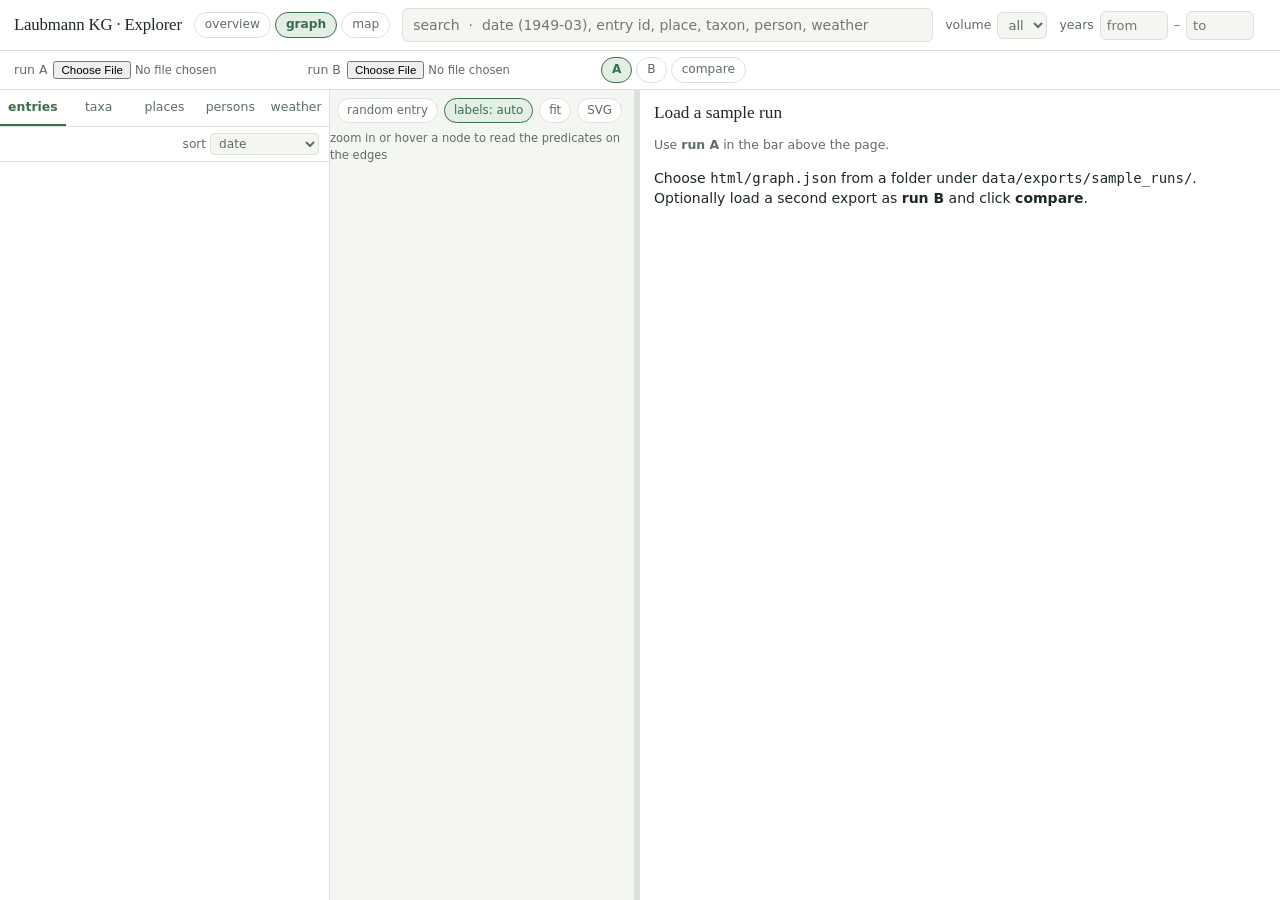
==== commit fdad64ff: "Finalize ontology 0.6.0 and extraction prompt v3 - Controlled values are literals throughout: lkg:ev" ====
--- a/tools/explorer/index.html
+++ b/tools/explorer/index.html
@@ -1400,7 +1400,7 @@
     if (o.sconf) rows.push(['lkg:spatialConfidence', lit(o.sconf)]);
     if (o.sp) rows.push(['dwc:samplingProtocol', lit(o.sp, '@de')]);
     if (o.dur != null) rows.push(['lkg:observationDurationMinutes', lit(o.dur, '^^xsd:integer')]);
-    [...new Set((o.ev || []).map(ev => ev[0]))].forEach(k => rows.push(['lkg:evidenceKind', `lkg:evidence_${esc(k)} <span class="muted">(skos:Concept)</span>`]));
+    [...new Set((o.ev || []).map(ev => ev[0]))].forEach(k => rows.push(['lkg:evidenceKind', lit(k)]));
     (o.voc || []).forEach(v => { if (v[0]) rows.push(['lkg:callType', lit(v[0])]); if (v[1]) rows.push(['lkg:callTranscription', lit(v[1])]); });
     (o.beh || []).forEach(b => rows.push(['dwc:behavior', lit(b, '@de')]));
     if (o.h != null) { rows.push(['dwciri:habitat', `data:${esc(H[o.h].u)} <span class="muted">(skos:Concept · ${esc(H[o.h].name)})</span>`]); rows.push(['dwc:habitat', lit(H[o.h].name, '@de')]); }
@@ -1461,10 +1461,10 @@
       if (o.p != null) edges.push([nid, ent('places', o.p, P[o.p].name, P[o.p].kind), o.own ? 'loc' : 'at', !o.own]);
       if (o.by != null) edges.push([nid, ent('persons', o.by, PE[o.by].name, 'observer'), 'by']);
       if (o.h != null) edges.push([nid, ent('habitats', o.h, H[o.h].name, 'habitat'), 'habitat']);
-      // evidence kinds are shared SKOS concepts (lkg:evidenceKind → lkg:evidence_visual …); what was heard is drawn as a
+      // evidence kinds are literal values (lkg:evidenceKind "visual" …, drawn as shared pills); what was heard is drawn as a
       // value pill: lkg:callType / lkg:callTranscription are literals on the observation (0.6.0, no Vocalisation node).
       // Behaviour is a dwc:behavior literal since 0.4.0 — no node (see the statements table).
-      [...new Set((o.ev || []).map(ev => ev[0]))].forEach(kd => { const id = 'evk:' + kd; if (!seen.has(id)) { const nd = { id, kind: 'evidence', label: kd, tip: `lkg:evidence_${kd} · skos:Concept in lkg:evidenceKindScheme`, r: 5, w: 0 }; seen.set(id, nd); ring2.push(nd); }
+      [...new Set((o.ev || []).map(ev => ev[0]))].forEach(kd => { const id = 'evk:' + kd; if (!seen.has(id)) { const nd = { id, kind: 'evidence', label: kd, tip: `lkg:evidenceKind "${kd}" (value from lkg:evidenceKindScheme)`, r: 5, w: 0 }; seen.set(id, nd); ring2.push(nd); }
         edges.push([nid, id, 'evidence']); });
       (o.voc || []).forEach((v, j) => { const id = `voc:${oi}:${j}`;
         ring2.push({ id, kind: 'vocal', label: '♪ ' + [v[0], v[1] ? '„' + v[1] + '“' : null].filter(Boolean).join(' '), tip: `literals on this observation: ${v[0] ? 'lkg:callType "' + v[0] + '"' : 'heard (lkg:evidence_auditory), type not stated'}${v[1] ? ' · lkg:callTranscription „' + v[1] + '“' : ''}`, r: 4.5, w: 0, onclick: () => showObs(oi, true) });
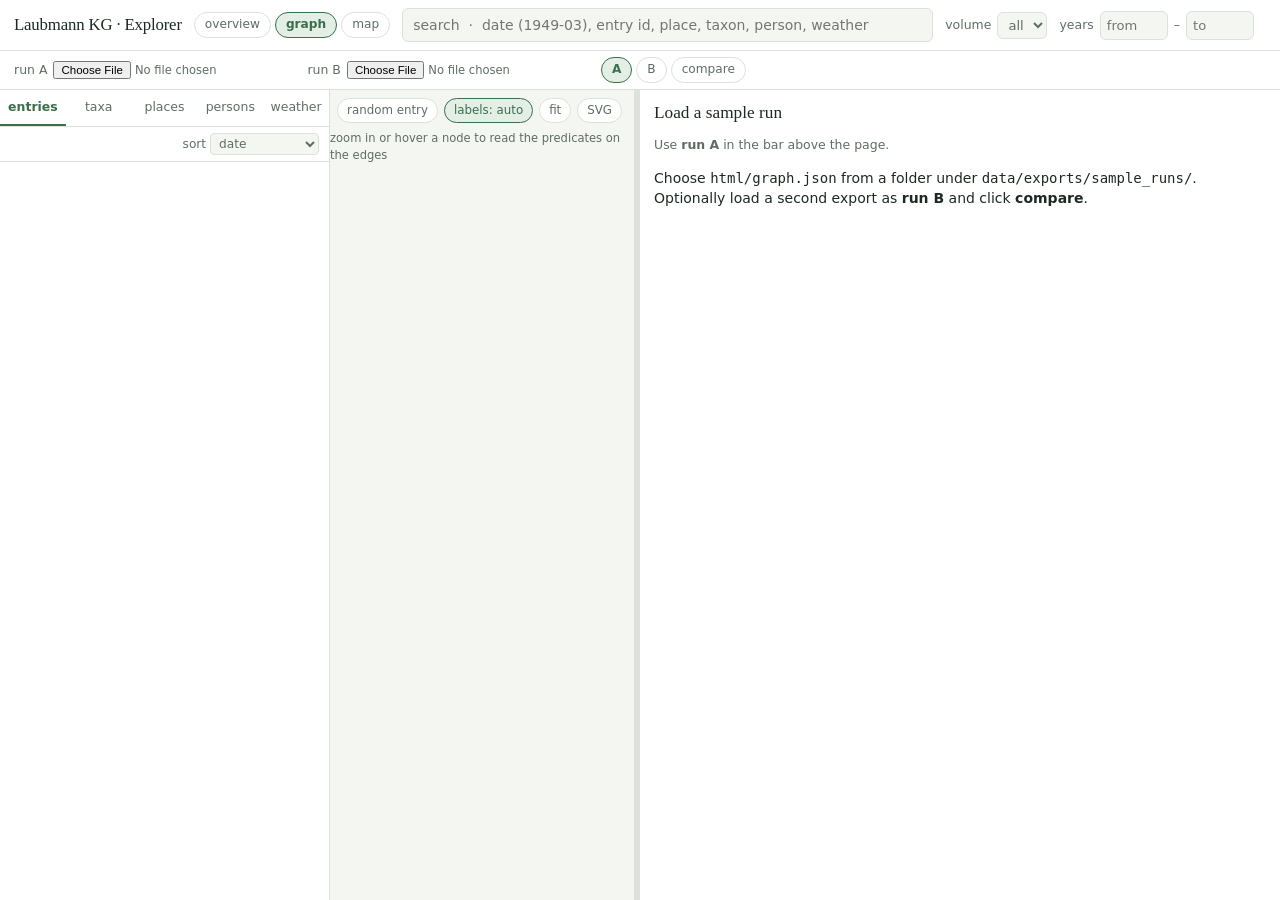
==== commit 2749f690: "Ontology 0.7.0 and extraction prompt v4: final review before the full re-extraction Three independen" ====
--- a/tools/explorer/index.html
+++ b/tools/explorer/index.html
@@ -1387,19 +1387,15 @@
     if (o.q) rows.push(['lkg:countQualifier', lit(o.q)]);
     rows.push(['dwc:occurrenceStatus', lit(o.st || 'present')]);
     if (o.sex) rows.push(['dwc:sex', lit(o.sex)]); if (o.ls) rows.push(['dwc:lifeStage', lit(o.ls)]);
-    if (o.br) { rows.push(['lkg:breedingEvidence', lit(o.br)]); if (o.br !== 'possible') rows.push(['dwc:reproductiveCondition', lit('breeding')]); }
+    if (o.br) { rows.push(['lkg:breedingEvidence', lit(o.br)]); if (o.br === 'confirmed') rows.push(['dwc:reproductiveCondition', lit('breeding')]); }
     if (o.vit) rows.push(['dwc:vitality', lit(o.vit)]); if (o.mv) rows.push(['lkg:movementKind', lit(o.mv)]); if (o.dir) rows.push(['lkg:flightDirection', lit(o.dir, '@de')]);
     if (o.iq) rows.push(['dwc:identificationQualifier', lit(o.iq)]);
     rows.push(['dwc:eventDate', lit(o.d || (o.ei != null ? E[o.ei].date : ''), '^^xsd:date')]); if (o.tm) rows.push(['dwc:eventTime', lit(o.tm)]);
-    if (o.tod) rows.push(['lkg:timeOfDay', lit(o.tod)]); if (o.dl) rows.push(['lkg:daylightPhase', lit(o.dl)]);
+    if (o.tod) rows.push(['lkg:timeOfDay', lit(o.tod)]);
     if (o.sc) rows.push(['lkg:spatialContext', lit(o.sc, '@de')]);
     if (o.mh) rows.push(['lkg:microhabitat', lit(o.mh, '@de')]);
     if (o.re) rows.push(['lkg:relativeElevation', lit(o.re, '@de')]);
-    if (o.altm != null) rows.push(['lkg:altitudeM', lit(o.altm, '^^xsd:decimal')]);
-    if (o.rad != null) { rows.push(['lkg:observationRadiusMeters', lit(o.rad, '^^xsd:integer')]); rows.push(['dwc:coordinateUncertaintyInMeters', lit(o.rad, '^^xsd:integer')]); }
-    if (o.sconf) rows.push(['lkg:spatialConfidence', lit(o.sconf)]);
-    if (o.sp) rows.push(['dwc:samplingProtocol', lit(o.sp, '@de')]);
-    if (o.dur != null) rows.push(['lkg:observationDurationMinutes', lit(o.dur, '^^xsd:integer')]);
+    if (o.altm != null) { rows.push(['dwc:minimumElevationInMeters', lit(o.altm, '^^xsd:decimal')]); rows.push(['dwc:maximumElevationInMeters', lit(o.altm, '^^xsd:decimal')]); }
     [...new Set((o.ev || []).map(ev => ev[0]))].forEach(k => rows.push(['lkg:evidenceKind', lit(k)]));
     (o.voc || []).forEach(v => { if (v[0]) rows.push(['lkg:callType', lit(v[0])]); if (v[1]) rows.push(['lkg:callTranscription', lit(v[1])]); });
     (o.beh || []).forEach(b => rows.push(['dwc:behavior', lit(b, '@de')]));
@@ -1525,8 +1521,9 @@
       ['evidence', [...new Set((o.ev || []).map(x => x[0]))].join(', ')], ['vocalisation', (o.voc || []).map(v => (v[0] || 'unknown') + (v[1] ? ' „' + esc(v[1]) + '“' : '')).join(', ')], ['behaviour', (o.beh || []).map(esc).join(', ')],
       ['habitat', o.h != null ? esc(H[o.h].name) : ''], ['microhabitat', o.mh ? esc(o.mh) : ''], ['relative elevation', o.re ? esc(o.re) : ''],
       ['spatial context', o.sc ? esc(o.sc) : ''], ['hedge', o.iq ? esc(o.iq) : ''],
-      ['date · time', [o.d, o.tod, o.dl, o.tm].filter(Boolean).join(' · ')],
-      ['protocol · radius', [o.sp, o.rad != null ? o.rad + ' m' : null, o.sconf, o.dur != null ? o.dur + ' min' : null].filter(Boolean).join(' · ')],
+      ['date · time', [o.d, o.tod, o.tm].filter(Boolean).join(' · ')],
+      ['elevation', o.altm != null ? o.altm + ' m' : ''],
+      ['observed with', (o.with || []).map(i => `<span class="link" data-open="persons:${i}">${esc(PE[i].name)}</span>`).join(', ')],
       ['record', (o.rt || 'field-observation') + (o.by != null ? ` · <span class="link" data-open="persons:${o.by}">${esc(PE[o.by].name)}</span>` : '') + (o.cit ? ' · ' + esc(o.cit) : '')]].filter(r => r[1]);
     const no = o.ei != null ? (E[o.ei].obs || []).indexOf(oi) + 1 : '';
     card.innerHTML = `<div class="card"><b>${no ? no + ' · ' : ''}${esc(obsLabel(o))}</b> <span class="muted">${pfx('lkg:Observation')}</span><div class="muted small" style="margin:2px 0 6px">${esc(o.v || '')}</div><dl class="kv">${rows.map(([k, v]) => `<dt>${k}</dt><dd>${v}</dd>`).join('')}</dl></div>`;
